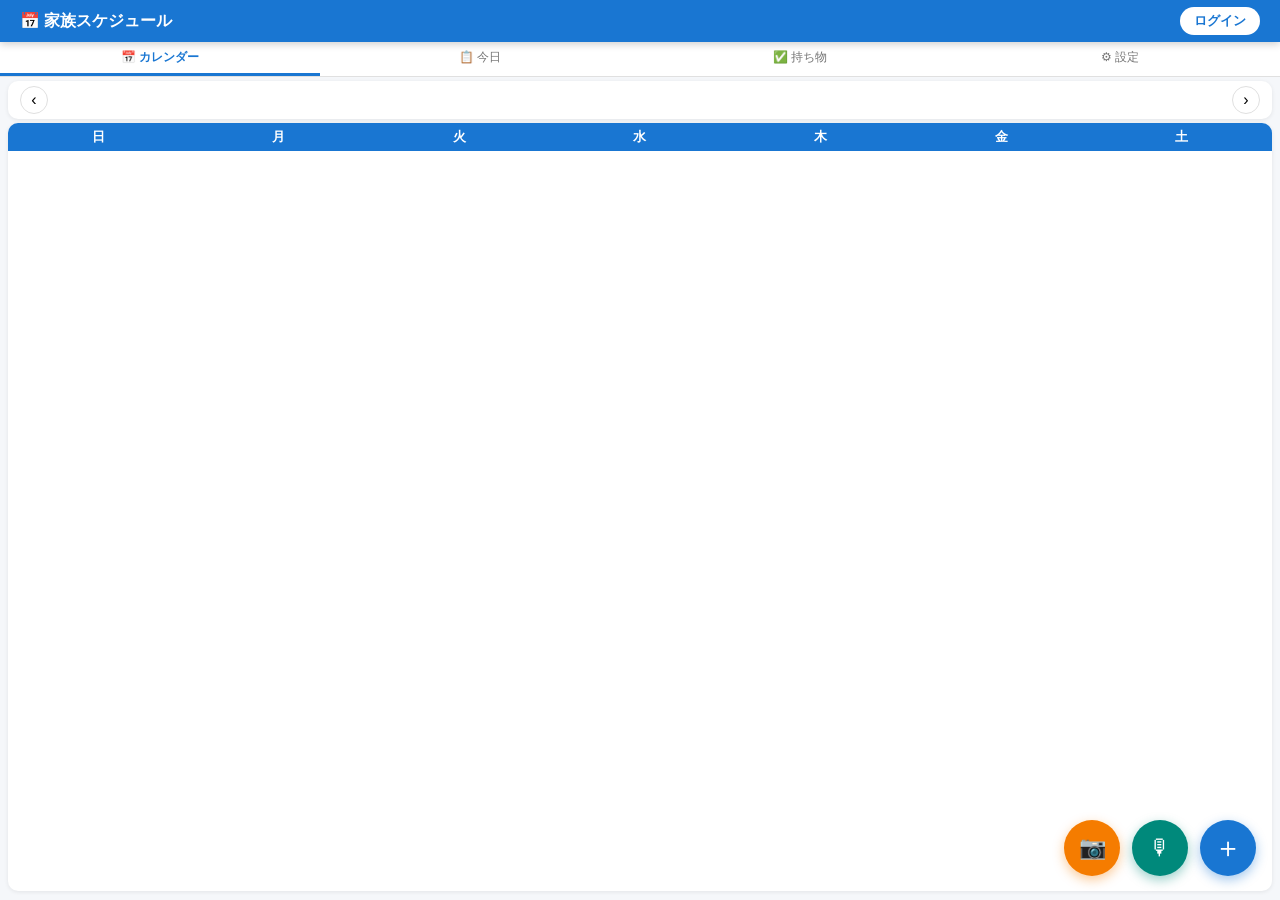
==== schedule-app.html @ d1d0087e "feat: add camera FAB and event photo attachment - Add orange camera FAB button on home screen (calls" ====
<!DOCTYPE html>
<html lang="ja">
<head>
    <meta charset="UTF-8">
    <meta name="viewport" content="width=device-width, initial-scale=1.0, user-scalable=no">
    <title>家族スケジュール管理</title>
    <style>
        * { box-sizing: border-box; margin: 0; padding: 0; }
        :root { --primary: #1976D2; --bg: #F5F7FA; --border: #E0E0E0; --text: #212121; --text2: #757575; }
        body { font-family: 'Meiryo', 'Yu Gothic', sans-serif; background: var(--bg); color: var(--text); }
        .header { background: var(--primary); color: white; padding: 7px 20px; display: flex; align-items: center; justify-content: space-between; position: sticky; top: 0; z-index: 100; box-shadow: 0 2px 8px rgba(0,0,0,0.2); }
        .header h1 { font-size: 16px; font-weight: 700; }
        .btn-white { background: white; color: var(--primary); border: none; padding: 5px 14px; border-radius: 20px; font-size: 13px; font-weight: 700; cursor: pointer; }
        .btn-out { background: rgba(255,255,255,0.25); color: white; border: none; padding: 5px 14px; border-radius: 20px; font-size: 13px; font-weight: 700; cursor: pointer; display: none; }
        .nav-tabs { display: flex; background: white; border-bottom: 1px solid var(--border); position: sticky; top: 38px; z-index: 99; }
        .nav-tab { flex: 1; padding: 7px 4px; text-align: center; font-size: 12px; color: var(--text2); cursor: pointer; border-bottom: 3px solid transparent; }
        .nav-tab.active { color: var(--primary); border-bottom-color: var(--primary); font-weight: 700; }
        html, body { height: 100%; }
        body { overflow: hidden; }
        .main { max-width: 1400px; margin: 0 auto; padding: 4px 8px; height: calc(100vh - 82px); overflow: hidden; }
        .card { background: white; border-radius: 10px; box-shadow: 0 1px 4px rgba(0,0,0,0.08); padding: 16px; margin-bottom: 8px; }
        .member-legend { display: flex; gap: 8px; flex-wrap: wrap; }
        .legend-item { display: flex; align-items: center; gap: 5px; font-size: 12px; }
        .dot { width: 12px; height: 12px; border-radius: 50%; flex-shrink: 0; }
        .cal-header { display: flex; align-items: center; justify-content: space-between; }
        .card.cal-header { padding: 5px 12px; margin-bottom: 4px; flex-shrink: 0; }
        .cal-nav { background: none; border: 1px solid var(--border); width: 28px; height: 28px; border-radius: 50%; cursor: pointer; font-size: 16px; }
        .cal-title { font-size: 15px; font-weight: 700; }
        .cal-grid { background: white; border-radius: 10px; box-shadow: 0 1px 4px rgba(0,0,0,0.08); overflow: hidden; margin-top: 0; flex: 1; min-height: 0; display: flex; flex-direction: column; }
        .cal-wdays { display: grid; grid-template-columns: repeat(7,1fr); background: var(--primary); color: white; flex-shrink: 0; }
        .cal-wdays div { text-align: center; padding: 5px; font-size: 13px; font-weight: 600; }
        .cal-days { display: grid; grid-template-columns: repeat(7,1fr); grid-auto-rows: 1fr; flex: 1; min-height: 0; }
        .cal-day { min-height: unset; border-right: 1px solid var(--border); border-bottom: 1px solid var(--border); padding: 5px; cursor: pointer; overflow: hidden; }
        .cal-day:nth-child(7n) { border-right: none; }
        .cal-day:hover { background: #EEF4FF; }
        .cal-day.other { opacity: 0.4; }
        .cal-day.today .dn { background: var(--primary); color: white; border-radius: 50%; }
        .cal-day.sun .dn { color: #F44336; }
        .cal-day.sat .dn { color: #1976D2; }
        .dn { width: 28px; height: 28px; display: flex; align-items: center; justify-content: center; font-size: 14px; font-weight: 500; margin-bottom: 3px; }
        .chip { font-size: 12px; padding: 2px 6px; border-radius: 8px; margin-bottom: 3px; color: white; white-space: nowrap; overflow: hidden; text-overflow: ellipsis; cursor: pointer; }
        .event-card { border-left: 4px solid #ccc; padding: 10px 14px; margin-bottom: 10px; background: var(--bg); border-radius: 0 8px 8px 0; }
        .event-card .et { font-size: 14px; font-weight: 700; margin-bottom: 3px; }
        .event-card .tm { font-size: 11px; color: var(--text2); margin-bottom: 6px; }
        .bl-item { display: flex; align-items: center; gap: 8px; padding: 5px 0; font-size: 13px; border-bottom: 1px solid var(--border); }
        .bl-item:last-child { border-bottom: none; }
        .bl-item input { width: 18px; height: 18px; cursor: pointer; flex-shrink: 0; }
        .bl-item.checked label { text-decoration: line-through; color: var(--text2); }
        .fab { position: fixed; bottom: 24px; right: 24px; width: 56px; height: 56px; background: var(--primary); color: white; border: none; border-radius: 50%; font-size: 28px; cursor: pointer; box-shadow: 0 4px 12px rgba(25,118,210,0.4); z-index: 200; display: flex; align-items: center; justify-content: center; }
        .fab-voice { right: 92px; font-size: 22px; background: #00897B; box-shadow: 0 4px 12px rgba(0,137,123,0.4); }
        .fab-voice.rec { background: #F44336; box-shadow: 0 4px 12px rgba(244,67,54,0.4); animation: pulse 1s infinite; }
        .fab-cam { right: 160px; font-size: 22px; background: #F57C00; box-shadow: 0 4px 12px rgba(245,124,0,0.4); }
        .overlay { position: fixed; inset: 0; background: rgba(0,0,0,0.5); display: flex; align-items: center; justify-content: center; z-index: 300; padding: 12px; }
        .modal { background: white; border-radius: 16px; width: 100%; max-width: 480px; max-height: 92vh; overflow-y: auto; }
        .mh { padding: 16px 20px; border-bottom: 1px solid var(--border); display: flex; align-items: center; justify-content: space-between; position: sticky; top: 0; background: white; }
        .mh h3 { font-size: 16px; font-weight: 700; }
        .mc { background: none; border: none; font-size: 22px; cursor: pointer; color: var(--text2); }
        .mb { padding: 16px 20px; }
        .fg { margin-bottom: 14px; }
        .fg label { display: block; font-size: 12px; font-weight: 700; color: var(--text2); margin-bottom: 5px; }
        .fg input, .fg select, .fg textarea { width: 100%; padding: 10px 12px; border: 1px solid var(--border); border-radius: 8px; font-size: 15px; font-family: inherit; outline: none; }
        .fg input:focus, .fg select:focus, .fg textarea:focus { border-color: var(--primary); }
        .row { display: flex; gap: 8px; }
        .row input { flex: 1; }
        .ibt { background: var(--bg); border: 1px solid var(--border); border-radius: 8px; width: 44px; font-size: 18px; cursor: pointer; display: flex; align-items: center; justify-content: center; flex-shrink: 0; }
        .ibt.rec { background: #ffebee; border-color: #F44336; animation: pulse 1s infinite; }
        @keyframes pulse { 0%,100%{opacity:1} 50%{opacity:0.5} }
        .mcbs { display: grid; grid-template-columns: repeat(4,1fr); gap: 6px; }
        .mcb input { display: none; }
        .mcb label { display: block; text-align: center; padding: 7px 4px; border-radius: 8px; border: 2px solid var(--border); cursor: pointer; font-size: 11px; font-weight: 700; }
        .btag { display: inline-flex; align-items: center; gap: 4px; padding: 4px 10px; background: #E3F2FD; color: var(--primary); border-radius: 14px; font-size: 12px; margin: 2px; }
        .btag button { background: none; border: none; cursor: pointer; font-size: 12px; color: var(--primary); padding: 0; }
        .btags { min-height: 38px; display: flex; flex-wrap: wrap; gap: 2px; padding: 6px; border: 1px solid var(--border); border-radius: 8px; }
        .mf { padding: 12px 20px; border-top: 1px solid var(--border); display: flex; gap: 10px; justify-content: flex-end; position: sticky; bottom: 0; background: white; }
        .btn-c { background: none; border: 1px solid var(--border); padding: 10px 20px; border-radius: 8px; font-size: 14px; cursor: pointer; font-family: inherit; }
        .btn-s { background: var(--primary); color: white; border: none; padding: 10px 24px; border-radius: 8px; font-size: 14px; font-weight: 700; cursor: pointer; font-family: inherit; }
        .btn-s:disabled { opacity: 0.6; }
        .tab-content { display: none; }
        .tab-content.active { display: block; }
        #tab-calendar.active { display: flex; flex-direction: column; height: 100%; }
        #tab-settings.active, #tab-today.active, #tab-belongings.active { overflow-y: auto; height: 100%; }
        .dow-btn { flex:1; padding:8px 2px; border-radius:8px; border:2px solid var(--border); background:white; cursor:pointer; font-size:13px; font-weight:700; font-family:inherit; transition:all 0.15s; }
        .dow-btn.selected { background:var(--primary); color:white !important; border-color:var(--primary) !important; }
        .srow { display: flex; align-items: center; justify-content: space-between; padding: 10px 0; border-bottom: 1px solid var(--border); }
        .srow:last-child { border-bottom: none; }
        .mni { width: 110px; padding: 6px 10px; border: 1px solid var(--border); border-radius: 6px; font-size: 14px; font-family: inherit; }
        .sp { text-align: center; padding: 48px 20px; }
        .sp h2 { font-size: 20px; margin-bottom: 10px; }
        .sp p { color: var(--text2); margin-bottom: 20px; line-height: 1.6; }
    </style>
</head>
<body>

<header class="header">
    <h1>&#128197; 家族スケジュール</h1>
    <div style="display:flex;gap:8px;align-items:center">
        <span id="connStatus" style="font-size:12px;opacity:0.9"></span>
        <button id="signInBtn" class="btn-white" onclick="handleSignIn()">ログイン</button>
        <button id="signOutBtn" class="btn-out" onclick="handleSignOut()">ログアウト</button>
    </div>
</header>

<nav class="nav-tabs">
    <div class="nav-tab active" onclick="switchTab('calendar')">&#128197; カレンダー</div>
    <div class="nav-tab" onclick="switchTab('today')">&#128203; 今日</div>
    <div class="nav-tab" onclick="switchTab('checklist')">&#9989; 持ち物</div>
    <div class="nav-tab" onclick="switchTab('settings')">&#9881; 設定</div>
</nav>

<div class="main">
    <div id="tab-calendar" class="tab-content active">
        <div class="card cal-header">
            <button class="cal-nav" onclick="changeMonth(-1)">&#8249;</button>
            <span class="cal-title" id="monthTitle"></span>
            <button class="cal-nav" onclick="changeMonth(1)">&#8250;</button>
        </div>
        <div class="cal-grid">
            <div class="cal-wdays"><div>日</div><div>月</div><div>火</div><div>水</div><div>木</div><div>金</div><div>土</div></div>
            <div class="cal-days" id="calDays"></div>
        </div>
        <div id="spPrompt" class="card sp" style="margin-top:12px;display:none">
            <h2>&#128217; 家族スケジュール管理</h2>
            <p>Googleカレンダーと連携して<br>家族みんなの予定を管理しましょう</p>
            <button class="btn-s" onclick="handleSignIn()">Google でログイン</button>
        </div>
    </div>

    <div id="tab-today" class="tab-content">
        <div class="card">
            <h2 id="todayTitle" style="font-size:15px;font-weight:700;margin-bottom:12px;color:var(--primary)">今日の予定</h2>
            <div id="todayEvents"><p style="color:var(--text2);text-align:center;padding:20px">読み込み中...</p></div>
        </div>
    </div>

    <div id="tab-checklist" class="tab-content">
        <div class="card">
            <h3 style="font-size:15px;font-weight:700;margin-bottom:14px">&#127890; 今日の持ち物チェック</h3>
            <div id="checkContent"><p style="color:var(--text2);text-align:center;padding:16px">予定に持ち物を登録するとここに表示されます</p></div>
        </div>
    </div>

    <div id="tab-settings" class="tab-content">
        <div class="card">
            <h3 style="font-size:15px;font-weight:700;margin-bottom:14px">&#128106; メンバー設定</h3>
            <div id="memberSettings"></div>
        </div>
        <div class="card">
            <h3 style="font-size:15px;font-weight:700;margin-bottom:4px">&#127890; 持ち物プリセット管理</h3>
            <p style="font-size:12px;color:var(--text2);margin-bottom:12px">予定追加時にワンタップで選べる持ち物を登録できます</p>
            <div class="row" style="margin-bottom:10px">
                <input type="text" id="presetInput" placeholder="持ち物を入力（例：水筒）" style="padding:8px 12px;border:1px solid var(--border);border-radius:8px;font-size:14px;font-family:inherit;outline:none;flex:1" onkeypress="if(event.key==='Enter'){event.preventDefault();addPreset()}">
                <button class="ibt" onclick="addPreset()">&#65291;</button>
            </div>
            <div id="presetList" style="display:flex;flex-wrap:wrap;gap:6px"></div>
        </div>
        <div class="card">
            <h3 style="font-size:15px;font-weight:700;margin-bottom:14px">&#128276; お知らせ設定</h3>
            <div class="srow"><span>ブラウザ通知</span><button class="btn-s" id="notifyPermBtn" onclick="requestNotifyPerm()" style="font-size:13px;padding:7px 14px">許可する</button></div>
            <p style="font-size:12px;color:var(--text2);margin-top:8px">予定のお知らせをブラウザ通知で受け取るには許可が必要です</p>
        </div>
        <div class="card">
            <h3 style="font-size:15px;font-weight:700;margin-bottom:14px">&#128197; 接続状態</h3>
            <div class="srow"><span>Googleカレンダー</span><span id="calStatus" style="color:var(--text2)">未接続</span></div>
        </div>
        <div class="card">
            <h3 style="font-size:15px;font-weight:700;margin-bottom:6px">&#129302; 写真読み取りAI設定</h3>
            <p style="font-size:12px;color:var(--text2);margin-bottom:10px">Google AI StudioのGemini APIキーを設定します。<br><a href="https://aistudio.google.com/app/apikey" target="_blank" style="color:var(--primary)">APIキーを取得する →</a></p>
            <div style="display:flex;gap:8px;align-items:center">
                <input type="password" id="geminiKeyInput" placeholder="AIzaSy..." style="flex:1;padding:8px 12px;border:1px solid var(--border);border-radius:8px;font-size:13px;font-family:inherit;outline:none" oninput="updateGeminiKeyStatus()">
                <button class="btn-s" onclick="saveGeminiKey()" style="white-space:nowrap">保存</button>
            </div>
            <div id="geminiKeyStatus" style="font-size:12px;margin-top:6px;color:var(--text2)"></div>
        </div>
        <div class="card">
            <h3 style="font-size:15px;font-weight:700;margin-bottom:6px">&#127381; Alexa連携</h3>
            <p style="font-size:12px;color:var(--text2);margin-bottom:12px">AlexaからGoogleカレンダーを操作します。alexa-server.ps1 を管理者権限で起動してから送信してください。</p>
            <div class="srow" style="margin-bottom:8px">
                <span style="font-size:13px">Alexaサーバー</span>
                <span id="alexaServerStatus" style="font-size:12px;color:var(--text2)">確認中...</span>
            </div>
            <div class="srow" style="margin-bottom:12px">
                <span style="font-size:13px">Googleトークン</span>
                <span id="alexaTokenStatus" style="font-size:12px;color:var(--text2)">未送信</span>
            </div>
            <button class="btn-s" onclick="sendTokenToAlexa()" id="alexaTokenBtn" style="width:100%;margin-bottom:10px">&#128279; Googleトークンを送信</button>
            <div style="background:var(--bg);border-radius:8px;padding:10px;font-size:12px;color:var(--text2);line-height:1.8">
                <div style="font-weight:700;color:var(--text);margin-bottom:4px">&#128172; Alexaへの話しかけ方</div>
                <div>「アレクサ、家族スケジュールを開いて」</div>
                <div>「明日の10時からイチゴ狩りを登録して」</div>
                <div>「明日の予定は？」</div>
                <div>「明日の持ち物は？」</div>
                <div style="margin-top:6px;font-size:11px;color:#F44336">※ トークンは1時間で期限切れです。再ログイン後に再度送信してください。</div>
            </div>
        </div>
    </div>
</div>

<button class="fab fab-cam" onclick="openCam()">&#128247;</button>
<button id="voiceFab" class="fab fab-voice" onclick="openAddAndVoice()">&#127897;</button>
<button class="fab" onclick="openAdd()">&#65291;</button>

<!-- 予定追加モーダル -->
<div id="addModal" class="overlay" style="display:none" onclick="if(event.target===this)closeAdd()">
    <div class="modal">
        <div class="mh"><h3>予定を追加</h3><button class="mc" onclick="closeAdd()">&#10005;</button></div>
        <div class="mb">
            <div class="fg">
                <label>タイトル ＊</label>
                <div class="row">
                    <input type="text" id="evTitle" placeholder="例：保育園、習い事、通院...">
                    <button class="ibt" id="voiceBtn" onclick="toggleVoice()">&#127897;</button>
                    <button class="ibt" onclick="openCam()">&#128247;</button>
                </div>
            </div>
            <div class="fg"><label>日付 ＊</label><input type="date" id="evDate"></div>
            <div style="display:grid;grid-template-columns:1fr 1fr;gap:10px">
                <div class="fg"><label>開始時刻</label><input type="time" id="evStart"></div>
                <div class="fg"><label>終了時刻</label><input type="time" id="evEnd"></div>
            </div>
            <div class="fg">
                <label>&#128276; お知らせ</label>
                <select id="evNotify">
                    <option value="-1">なし</option>
                    <option value="0">予定時刻ちょうど</option>
                    <option value="5">5分前</option>
                    <option value="10">10分前</option>
                    <option value="15">15分前</option>
                    <option value="30">30分前</option>
                    <option value="60">1時間前</option>
                    <option value="120">2時間前</option>
                    <option value="1440">前日（24時間前）</option>
                    <option value="2880">2日前</option>
                </select>
            </div>
            <div class="fg">
                <label>対象メンバー（複数選択可）</label>
                <div class="mcbs" id="memberCbs"></div>
            </div>
            <div class="fg">
                <label>持ち物（Enterで追加）</label>
                <!-- プリセット選択 -->
                <div id="blPresets" style="display:flex;flex-wrap:wrap;gap:4px;margin-bottom:8px"></div>
                <div class="row" style="margin-bottom:8px">
                    <input type="text" id="blInput" placeholder="例：水筒、弁当、上履き..." onkeypress="if(event.key==='Enter'){event.preventDefault();addBl()}">
                    <button class="ibt" onclick="addBl()">&#65291;</button>
                </div>
                <div class="btags" id="blTags"></div>
            </div>
            <!-- 繰り返し設定 -->
            <div class="fg">
                <label>&#128260; 繰り返し設定</label>
                <div style="display:flex;align-items:center;gap:10px;margin-bottom:8px">
                    <label style="display:flex;align-items:center;gap:6px;font-size:14px;font-weight:normal;color:var(--text);cursor:pointer">
                        <input type="checkbox" id="repeatOn" onchange="toggleRepeat()" style="width:18px;height:18px">
                        毎週繰り返す
                    </label>
                </div>
                <div id="repeatOptions" style="display:none;background:var(--bg);border-radius:8px;padding:12px">
                    <p style="font-size:12px;color:var(--text2);margin-bottom:8px">繰り返す曜日（複数選択可）</p>
                    <div style="display:flex;gap:5px;margin-bottom:12px" id="dowBtns">
                        <button type="button" class="dow-btn" data-dow="SU" onclick="toggleDow(this)" style="color:#F44336;border-color:#F44336">日</button>
                        <button type="button" class="dow-btn" data-dow="MO" onclick="toggleDow(this)">月</button>
                        <button type="button" class="dow-btn" data-dow="TU" onclick="toggleDow(this)">火</button>
                        <button type="button" class="dow-btn" data-dow="WE" onclick="toggleDow(this)">水</button>
                        <button type="button" class="dow-btn" data-dow="TH" onclick="toggleDow(this)">木</button>
                        <button type="button" class="dow-btn" data-dow="FR" onclick="toggleDow(this)">金</button>
                        <button type="button" class="dow-btn" data-dow="SA" onclick="toggleDow(this)" style="color:#1976D2;border-color:#1976D2">土</button>
                    </div>
                    <p style="font-size:12px;color:var(--text2);margin-bottom:6px">終了日（未入力の場合は無期限）</p>
                    <input type="date" id="repeatUntil" style="width:100%;padding:8px 12px;border:1px solid var(--border);border-radius:8px;font-size:14px;font-family:inherit;outline:none">
                </div>
            </div>
            <div class="fg"><label>メモ</label><textarea id="evNote" rows="3" placeholder="自由記入..."></textarea></div>
        </div>
        <div class="mf">
            <button class="btn-c" onclick="closeAdd()">キャンセル</button>
            <button class="btn-s" id="saveBtn" onclick="saveEv()">保存する</button>
        </div>
    </div>
</div>

<!-- 詳細モーダル -->
<div id="detModal" class="overlay" style="display:none" onclick="if(event.target===this)closeDet()">
    <div class="modal">
        <div class="mh"><h3 id="detTitle" style="font-size:15px">予定の詳細</h3><button class="mc" onclick="closeDet()">&#10005;</button></div>
        <div class="mb" id="detBody"></div>
        <div class="mf" style="flex-wrap:wrap;gap:8px">
            <button class="btn-c" onclick="closeDet()">閉じる</button>
            <button class="btn-s" onclick="openEvPhotoInput()" style="background:#F57C00">&#128247; 写真</button>
            <button class="btn-s" onclick="openCopy()" style="background:#4CAF50">&#128203; コピー</button>
            <button class="btn-s" onclick="openEdit()" style="background:#FF9800">&#9999; 編集</button>
            <button class="btn-s" onclick="deleteEv()" style="background:#F44336">&#128465; 削除</button>
        </div>
    </div>
</div>
<input type="file" id="evPhotoInput" accept="image/*" capture="environment" style="display:none" onchange="onEvPhotoSelected(this)">

<!-- コピーモーダル -->
<div id="copyModal" class="overlay" style="display:none" onclick="if(event.target===this)closeCopy()">
    <div class="modal" style="max-width:420px">
        <div class="mh"><h3>&#128203; 複数の日付にコピー</h3><button class="mc" onclick="closeCopy()">&#10005;</button></div>
        <div class="mb">
            <p style="font-size:13px;color:var(--text2);margin-bottom:12px">コピーしたい日付をタップして選択してください（複数選択可）</p>

            <!-- 月ナビゲーション -->
            <div style="display:flex;align-items:center;justify-content:space-between;margin-bottom:10px">
                <button class="cal-nav" onclick="copyCal(-1)">&#8249;</button>
                <span id="copyMonthTitle" style="font-size:15px;font-weight:700"></span>
                <button class="cal-nav" onclick="copyCal(1)">&#8250;</button>
            </div>

            <!-- カレンダー -->
            <div style="background:white;border-radius:8px;overflow:hidden;border:1px solid var(--border)">
                <div style="display:grid;grid-template-columns:repeat(7,1fr);background:var(--primary);color:white">
                    <div style="text-align:center;padding:6px;font-size:11px">日</div>
                    <div style="text-align:center;padding:6px;font-size:11px">月</div>
                    <div style="text-align:center;padding:6px;font-size:11px">火</div>
                    <div style="text-align:center;padding:6px;font-size:11px">水</div>
                    <div style="text-align:center;padding:6px;font-size:11px">木</div>
                    <div style="text-align:center;padding:6px;font-size:11px">金</div>
                    <div style="text-align:center;padding:6px;font-size:11px">土</div>
                </div>
                <div id="copyCalDays" style="display:grid;grid-template-columns:repeat(7,1fr)"></div>
            </div>

            <!-- 選択済み日付 -->
            <div style="margin-top:12px">
                <p style="font-size:12px;font-weight:700;color:var(--text2);margin-bottom:6px">選択した日付：<span id="copyCount" style="color:var(--primary)">0件</span></p>
                <div id="copySelectedDates" style="display:flex;flex-wrap:wrap;gap:4px;min-height:28px"></div>
            </div>
        </div>
        <div class="mf">
            <button class="btn-c" onclick="closeCopy()">キャンセル</button>
            <button class="btn-s" id="copyExecBtn" onclick="execCopy()" disabled>&#128203; コピーする</button>
        </div>
    </div>
</div>

<!-- カメラモーダル -->
<div id="camModal" class="overlay" style="display:none">
    <div class="modal" style="max-width:420px">
        <div class="mh"><h3>&#128247; 写真から読み取る</h3><button class="mc" onclick="closeCam()">&#10005;</button></div>
        <div class="mb">
            <!-- カメラプレビュー -->
            <div id="camView">
                <!-- PC用：カメラ映像 -->
                <div id="camPcView" style="display:none">
                    <video id="camVideo" style="width:100%;border-radius:8px;background:#000;max-height:260px;object-fit:cover" autoplay playsinline muted></video>
                    <button class="btn-s" onclick="capPhoto()" style="width:100%;margin-top:10px">&#128247; 撮影する</button>
                </div>
                <!-- モバイル用：ファイル入力 -->
                <div id="camMobileView" style="display:none;text-align:center;padding:20px 0">
                    <div style="font-size:60px;margin-bottom:16px">&#128247;</div>
                    <input type="file" id="camFileInput" accept="image/*" capture="environment" style="display:none" onchange="onFileSelected(this)">
                    <button class="btn-s" onclick="document.getElementById('camFileInput').click()" style="width:100%;margin-bottom:10px">&#128247; カメラで撮影する</button>
                    <input type="file" id="camGalleryInput" accept="image/*" style="display:none" onchange="onFileSelected(this)">
                    <button class="btn-c" onclick="document.getElementById('camGalleryInput').click()" style="width:100%">&#128444; 画像ファイルを選ぶ</button>
                </div>
            </div>

            <!-- AI解析中 -->
            <div id="camLoading" style="display:none;text-align:center;padding:30px">
                <div style="font-size:40px;margin-bottom:12px">&#129302;</div>
                <p style="font-size:15px;font-weight:700;color:var(--primary)">AIが画像を解析中...</p>
                <p style="font-size:12px;color:var(--text2);margin-top:6px">お便りや予定表から情報を読み取っています</p>
            </div>

            <!-- 解析結果 -->
            <div id="camResult" style="display:none">
                <img id="camPreviewImg" style="width:100%;border-radius:8px;max-height:140px;object-fit:cover;margin-bottom:10px">
                <div style="background:#E8F5E9;border-radius:8px;padding:10px;margin-bottom:10px">
                    <p style="font-size:12px;font-weight:700;color:#2E7D32;margin-bottom:8px">&#9989; AIが読み取った予定（チェックして登録）</p>
                    <div id="ocrFields"></div>
                </div>
                <div style="display:grid;grid-template-columns:1fr 1fr;gap:8px">
                    <button class="btn-c" onclick="closeCam()">キャンセル</button>
                    <button class="btn-s" onclick="applyOcr()">選択した予定を登録</button>
                </div>
            </div>

            <!-- エラー -->
            <div id="camError" style="display:none;text-align:center;padding:20px">
                <div style="font-size:36px;margin-bottom:10px">&#128532;</div>
                <p id="camErrMsg" style="font-size:14px;color:#F44336;margin-bottom:12px"></p>
                <button class="btn-s" onclick="resetCam()" style="width:100%">もう一度撮影する</button>
            </div>
        </div>
    </div>
</div>

<script>
// ===== CONFIG =====
var CLIENT_ID = '55276251258-eoumi828hrut2k9jp6b05iia31q4gloq.apps.googleusercontent.com';
var SCOPES = 'https://www.googleapis.com/auth/calendar';
var GEMINI_KEY = localStorage.getItem('gemini_api_key') || '';

// ===== STATE =====
var tokenClient = null;
var gapiReady = false;
var gisReady = false;
var accessToken = null;
var events = [];
var ym = { y: new Date().getFullYear(), m: new Date().getMonth() };
var pendingBl = [];
var camStream = null;
var recog = null;
var isRec = false;
var members = JSON.parse(localStorage.getItem('sc_members') || 'null') || [
    {id:'papa',  name:'パパ',  color:'#1976D2'},
    {id:'mama',  name:'ママ',  color:'#E91E63'},
    {id:'c1',    name:'子供①',color:'#4CAF50'},
    {id:'c2',    name:'子供②',color:'#FF9800'},
    {id:'c3',    name:'子供③',color:'#9C27B0'},
    {id:'c4',    name:'子供④',color:'#F44336'},
    {id:'work',  name:'仕事', color:'#607D8B'},
    {id:'fam',   name:'家族', color:'#00BCD4'}
];
var blData = JSON.parse(localStorage.getItem('sc_bl') || '{}');
var notifyData = JSON.parse(localStorage.getItem('sc_notify') || '{}');
var notifiedToday = JSON.parse(sessionStorage.getItem('sc_notified') || '{}');
var notifyTimerStarted = false;

// ===== GAPI INIT =====
function gapiLoaded() {
    gapi.load('client', function() {
        gapi.client.init({
            discoveryDocs: ['https://www.googleapis.com/discovery/v1/apis/calendar/v3/rest']
        }).then(function() {
            gapiReady = true;
            tryAutoLogin();
        });
    });
}

function gisLoaded() {
    tokenClient = google.accounts.oauth2.initTokenClient({
        client_id: CLIENT_ID,
        scope: SCOPES,
        callback: function(resp) {
            if (resp.error) {
                console.error('OAuth Error:', resp);
                var msg = resp.error === 'popup_closed_by_user'
                    ? 'ポップアップが閉じられました。もう一度ログインを押してください。'
                    : resp.error === 'access_denied'
                    ? 'アクセスが拒否されました。Googleアカウントの権限を確認してください。'
                    : 'ログインに失敗しました: ' + (resp.error_description || resp.error);
                alert(msg);
                return;
            }
            accessToken = resp.access_token;
            sessionStorage.setItem('sc_tok', accessToken);
            onLogin();
        }
    });
    gisReady = true;
    tryAutoLogin();
}

function tryAutoLogin() {
    if (!gapiReady || !gisReady) return;
    var tok = sessionStorage.getItem('sc_tok');
    if (tok) {
        accessToken = tok;
        gapi.client.setToken({ access_token: tok });
        onLogin();
    } else {
        document.getElementById('spPrompt').style.display = 'block';
    }
}

// ===== AUTH =====
function handleSignIn() {
    if (!tokenClient) { alert('しばらくお待ちください（初期化中）'); return; }
    // prompt:'select_account' で毎回アカウント選択画面を表示（初回・再ログイン両対応）
    tokenClient.requestAccessToken({ prompt: 'select_account' });
}

function handleSignOut() {
    accessToken = null;
    sessionStorage.removeItem('sc_tok');
    gapi.client.setToken(null);
    document.getElementById('signInBtn').style.display = 'block';
    document.getElementById('signOutBtn').style.display = 'none';
    document.getElementById('connStatus').textContent = '';
    document.getElementById('spPrompt').style.display = 'block';
    document.getElementById('calStatus').textContent = '未接続';
    document.getElementById('calStatus').style.color = 'var(--text2)';
    events = [];
    renderCal();
}

function onLogin() {
    document.getElementById('signInBtn').style.display = 'none';
    document.getElementById('signOutBtn').style.display = 'block';
    document.getElementById('connStatus').textContent = '✅ 接続中';
    document.getElementById('spPrompt').style.display = 'none';
    document.getElementById('calStatus').textContent = '接続済み ✅';
    document.getElementById('calStatus').style.color = '#4CAF50';
    loadEvents();
    requestNotifyPerm();
    startNotifyTimer();
}

// ===== CALENDAR API =====
function loadEvents() {
    var y = ym.y, m = ym.m;
    gapi.client.calendar.events.list({
        calendarId: 'primary',
        timeMin: new Date(y, m, 1).toISOString(),
        timeMax: new Date(y, m+1, 0, 23, 59, 59).toISOString(),
        singleEvents: true,
        orderBy: 'startTime',
        maxResults: 250
    }).then(function(res) {
        events = res.result.items || [];
        renderCal();
        renderToday();
        renderCl();
    }).catch(function(e) {
        console.error(e);
        if (e.status === 401) handleSignOut();
    });
}

function saveEvToApi(data) {
    var desc = '';
    if (data.members.length > 0) {
        var names = data.members.map(function(id) {
            var m = members.find(function(x){return x.id===id;});
            return m ? m.name : id;
        });
        desc += '👥 ' + names.join('、') + '\n';
    }
    if (data.bl.length > 0) desc += '🎒 持ち物：' + data.bl.join('、') + '\n';
    if (data.note) desc += '📝 ' + data.note;

    var ev = { summary: data.title, description: desc, start: {}, end: {} };
    if (data.st && data.et) {
        ev.start = { dateTime: data.date + 'T' + data.st + ':00', timeZone: 'Asia/Tokyo' };
        ev.end   = { dateTime: data.date + 'T' + data.et + ':00', timeZone: 'Asia/Tokyo' };
    } else {
        ev.start = { date: data.date };
        ev.end   = { date: data.date };
    }
    if (data.members.length > 0) {
        var fm = members.find(function(x){return x.id===data.members[0];});
        if (fm) ev.colorId = c2id(fm.color);
    }
    var rrule = buildRRule();
    if (rrule) ev.recurrence = [rrule];

    // Google Calendarリマインダー設定
    if (data.notify >= 0) {
        ev.reminders = { useDefault: false, overrides: [{ method: 'popup', minutes: data.notify }] };
    } else {
        ev.reminders = { useDefault: false, overrides: [] };
    }

    return gapi.client.calendar.events.insert({ calendarId: 'primary', resource: ev })
    .then(function(res) {
        if (data.bl.length > 0) {
            blData[res.result.id] = data.bl.map(function(b){return {name:b,checked:false};});
            localStorage.setItem('sc_bl', JSON.stringify(blData));
        }
        if (data.notify >= 0) {
            notifyData[res.result.id] = data.notify;
            localStorage.setItem('sc_notify', JSON.stringify(notifyData));
        }
        loadEvents();
        return true;
    }).catch(function(e) {
        console.error(e);
        alert('保存に失敗しました: ' + (e.result && e.result.error ? e.result.error.message : e.message));
        return false;
    });
}

function pad(n) { return String(n).padStart(2, '0'); }
function fmtD(d) { return d.getFullYear() + '-' + pad(d.getMonth()+1) + '-' + pad(d.getDate()); }
function fmtT(ev) {
    if (ev.start.date) {
        // 終日予定
        var d = new Date(ev.start.date + 'T00:00:00');
        var days = ['日','月','火','水','木','金','土'];
        return d.getFullYear() + '年' + (d.getMonth()+1) + '月' + d.getDate() + '日（' + days[d.getDay()] + '）終日';
    } else if (ev.start.dateTime) {
        var sd = new Date(ev.start.dateTime);
        var ed = new Date(ev.end.dateTime);
        var days2 = ['日','月','火','水','木','金','土'];
        return sd.getFullYear() + '年' + (sd.getMonth()+1) + '月' + sd.getDate() + '日（' + days2[sd.getDay()] + '）' +
               pad(sd.getHours()) + ':' + pad(sd.getMinutes()) + ' ～ ' +
               pad(ed.getHours()) + ':' + pad(ed.getMinutes());
    }
    return '';
}

function c2id(c) {
    var map = {'#1976D2':'9','#E91E63':'4','#4CAF50':'2','#FF9800':'6','#9C27B0':'3','#F44336':'11','#607D8B':'8','#00BCD4':'7'};
    return map[c] || '1';
}

function evColor(ev) {
    var desc = ev.description || '';
    for (var i=0; i<members.length; i++) {
        if (desc.indexOf(members[i].name) >= 0) return members[i].color;
    }
    var cmap = {'1':'#7986CB','2':'#33B679','3':'#8E24AA','4':'#E67C73','5':'#F6BF26','6':'#F4511E','7':'#039BE5','8':'#616161','9':'#3F51B5','10':'#0B8043','11':'#D50000'};
    return cmap[ev.colorId] || '#1976D2';
}

// ===== UI RENDER =====
function initUI() {
    renderLegend();
    renderMemberCbs();
    renderMemberSettings();
    renderPresetSettings();
    renderCal();
    updateTodayTitle();
    setToday();
}

function renderLegend() {
    document.getElementById('memberLegend').innerHTML = members.map(function(m) {
        return '<div class="legend-item"><div class="dot" style="background:' + m.color + '"></div><span>' + m.name + '</span></div>';
    }).join('');
}

function renderMemberCbs() {
    document.getElementById('memberCbs').innerHTML = members.map(function(m) {
        return '<div class="mcb"><input type="checkbox" id="mc-' + m.id + '" value="' + m.id + '" onchange="updCbLabel(this)"><label for="mc-' + m.id + '" style="border-color:' + m.color + ';color:' + m.color + '">' + m.name + '</label></div>';
    }).join('');
}

function updCbLabel(cb) {
    var label = cb.nextElementSibling;
    var m = members.find(function(x){return x.id===cb.value;});
    if (!m) return;
    if (cb.checked) { label.style.background = m.color; label.style.color = 'white'; }
    else { label.style.background = ''; label.style.color = m.color; }
}

function renderMemberSettings() {
    document.getElementById('memberSettings').innerHTML = members.map(function(m, i) {
        return '<div class="srow"><div style="display:flex;align-items:center;gap:8px"><div class="dot" style="background:' + m.color + '"></div><input class="mni" value="' + m.name + '" onchange="updMember(' + i + ',this.value)"></div><span style="font-size:11px;color:var(--text2)">' + m.color + '</span></div>';
    }).join('');
}

function updMember(i, name) {
    members[i].name = name;
    localStorage.setItem('sc_members', JSON.stringify(members));
    renderLegend();
    renderMemberCbs();
}

var MONTHS = ['1月','2月','3月','4月','5月','6月','7月','8月','9月','10月','11月','12月'];

// ===== TAB / NAV =====
function switchTab(name) {
    document.querySelectorAll('.tab-content').forEach(function(el) { el.classList.remove('active'); });
    document.querySelectorAll('.nav-tab').forEach(function(el) { el.classList.remove('active'); });
    var tab = document.getElementById('tab-' + name);
    if (tab) tab.classList.add('active');
    var tabs = document.querySelectorAll('.nav-tab');
    var names = ['calendar','today','checklist','settings'];
    var idx = names.indexOf(name);
    if (idx >= 0 && tabs[idx]) tabs[idx].classList.add('active');
    if (name === 'today') renderToday();
    if (name === 'checklist') renderCl();
    if (name === 'settings') {
        members = JSON.parse(localStorage.getItem('sc_members') || 'null') || members;
        renderMemberSettings();
        renderMemberCbs();
        renderLegend();
        checkAlexaServer();
        initGeminiKeyUI();
    }
}

function changeMonth(delta) {
    ym.m += delta;
    if (ym.m > 11) { ym.m = 0; ym.y++; }
    if (ym.m < 0)  { ym.m = 11; ym.y--; }
    renderCal();
    if (accessToken) loadEvents();
}

function updateTodayTitle() {
    var d = new Date();
    var days = ['日','月','火','水','木','金','土'];
    document.getElementById('todayTitle').textContent =
        d.getFullYear() + '年' + (d.getMonth()+1) + '月' + d.getDate() + '日（' + days[d.getDay()] + '）の予定';
}

function setToday() {
    var d = new Date();
    var y = d.getFullYear();
    var m = String(d.getMonth()+1).padStart(2,'0');
    var day = String(d.getDate()).padStart(2,'0');
    document.getElementById('evDate').value = y + '-' + m + '-' + day;
}

// ===== ALEXA 連携 =====
var ALEXA_SERVER = 'https://persevere-denial-repurpose.ngrok-free.dev';

function saveGeminiKey() {
    var k = document.getElementById('geminiKeyInput').value.trim();
    if (!k) { alert('APIキーを入力してください'); return; }
    localStorage.setItem('gemini_api_key', k);
    GEMINI_KEY = k;
    document.getElementById('geminiKeyStatus').textContent = '✅ 保存しました';
    document.getElementById('geminiKeyStatus').style.color = '#4CAF50';
    document.getElementById('geminiKeyInput').value = '';
}
function updateGeminiKeyStatus() {
    var el = document.getElementById('geminiKeyStatus');
    if (el) el.textContent = '';
}
function initGeminiKeyUI() {
    var saved = localStorage.getItem('gemini_api_key');
    var el = document.getElementById('geminiKeyStatus');
    if (saved && el) {
        el.textContent = '✅ APIキー設定済み（' + saved.substring(0,8) + '...）';
        el.style.color = '#4CAF50';
    } else if (el) {
        el.textContent = '⚠️ APIキー未設定';
        el.style.color = '#FF9800';
    }
}
function checkAlexaServer() {
    fetch(ALEXA_SERVER + '/health', { signal: AbortSignal.timeout(2000) })
    .then(function(r) { return r.json(); })
    .then(function(d) {
        var el = document.getElementById('alexaServerStatus');
        if (el) el.textContent = '✅ 起動中';
        if (el) el.style.color = '#4CAF50';
        var ts = document.getElementById('alexaTokenStatus');
        if (ts) {
            ts.textContent = d.token ? '✅ 送信済み' : '⚠️ 未送信';
            ts.style.color = d.token ? '#4CAF50' : '#FF9800';
        }
    })
    .catch(function() {
        var el = document.getElementById('alexaServerStatus');
        if (el) { el.textContent = '❌ 未起動'; el.style.color = '#F44336'; }
    });
}

function sendTokenToAlexa() {
    if (!accessToken) { alert('先にGoogleログインしてください'); return; }
    var btn = document.getElementById('alexaTokenBtn');
    btn.textContent = '送信中...'; btn.disabled = true;
    fetch(ALEXA_SERVER + '/save-token', {
        method: 'POST',
        headers: { 'Content-Type': 'application/json' },
        body: JSON.stringify({ access_token: accessToken, saved_at: new Date().toISOString() }),
        signal: AbortSignal.timeout(3000)
    })
    .then(function(r) {
        if (!r.ok) throw new Error('HTTP ' + r.status);
        return r.json();
    })
    .then(function() {
        var ts = document.getElementById('alexaTokenStatus');
        if (ts) { ts.textContent = '✅ 送信済み（' + new Date().toLocaleTimeString() + '）'; ts.style.color = '#4CAF50'; }
        btn.textContent = '✅ 送信完了';
        setTimeout(function(){ btn.textContent = '🔗 Googleトークンを送信'; btn.disabled = false; }, 2000);
    })
    .catch(function() {
        alert('送信失敗。alexa-server.ps1 が管理者権限で起動しているか確認してください。');
        btn.textContent = '🔗 Googleトークンを送信'; btn.disabled = false;
    });
}

// ===== NOTIFICATIONS =====
function requestNotifyPerm() {
    if (!('Notification' in window)) return;
    if (Notification.permission === 'granted') {
        document.getElementById('notifyPermBtn').textContent = '許可済み ✅';
        document.getElementById('notifyPermBtn').disabled = true;
        return;
    }
    Notification.requestPermission().then(function(p) {
        if (p === 'granted') {
            document.getElementById('notifyPermBtn').textContent = '許可済み ✅';
            document.getElementById('notifyPermBtn').disabled = true;
        }
    });
}

function startNotifyTimer() {
    if (notifyTimerStarted) return;
    notifyTimerStarted = true;
    setInterval(checkNotify, 60000);
    checkNotify();
}

function checkNotify() {
    if (Notification.permission !== 'granted') return;
    var now = new Date();
    events.forEach(function(ev) {
        var evId = ev.id;
        var notify = notifyData[evId];
        if (!notify || notify < 0) return;
        var start = ev.start && (ev.start.dateTime || ev.start.date);
        if (!start) return;
        var st = new Date(start);
        var diff = (st - now) / 60000; // 分
        if (diff > 0 && diff <= notify && !notifiedToday[evId]) {
            notifiedToday[evId] = true;
            sessionStorage.setItem('sc_notified', JSON.stringify(notifiedToday));
            new Notification('📅 ' + (ev.summary || '予定'), {
                body: Math.round(diff) + '分後に「' + (ev.summary || '予定') + '」が始まります',
                icon: 'data:image/svg+xml,<svg xmlns="http://www.w3.org/2000/svg" viewBox="0 0 32 32"><text y="28" font-size="28">📅</text></svg>'
            });
        }
    });
}

function renderCal() {
    var y = ym.y, m = ym.m;
    document.getElementById('monthTitle').textContent = y + '年 ' + MONTHS[m];
    var firstDay = new Date(y, m, 1).getDay();
    var days = new Date(y, m+1, 0).getDate();
    var prev = new Date(y, m, 0).getDate();
    var todayStr = fmtD(new Date());
    var html = '';
    for (var i = firstDay-1; i >= 0; i--)
        html += '<div class="cal-day other"><div class="dn">' + (prev-i) + '</div></div>';
    for (var d = 1; d <= days; d++) {
        var ds = y + '-' + pad(m+1) + '-' + pad(d);
        var dow = new Date(y, m, d).getDay();
        var cls = 'cal-day';
        if (ds === todayStr) cls += ' today';
        if (dow === 0) cls += ' sun';
        if (dow === 6) cls += ' sat';
        var dayEvs = events.filter(function(e){ return (e.start.date||e.start.dateTime||'').substring(0,10) === ds; });
        var chips = dayEvs.slice(0,3).map(function(e) {
            var t = (e.summary||'（無題）').replace(/'/g,"&#39;");
            return '<div class="chip" style="background:' + evColor(e) + '" onclick="event.stopPropagation();showDet(\'' + e.id + '\')" title="' + t + '">' + (e.summary||'（無題）') + '</div>';
        }).join('');
        var more = dayEvs.length > 3 ? '<div style="font-size:9px;color:var(--text2)">+' + (dayEvs.length-3) + '件</div>' : '';
        html += '<div class="' + cls + '" onclick="openAddWithDate(\'' + ds + '\')"><div class="dn">' + d + '</div>' + chips + more + '</div>';
    }
    var used = firstDay + days;
    var rem = used % 7 === 0 ? 0 : 7 - (used % 7);
    for (var j = 1; j <= rem; j++)
        html += '<div class="cal-day other"><div class="dn">' + j + '</div></div>';
    document.getElementById('calDays').innerHTML = html;
}

function renderToday() {
    var ts = fmtD(new Date());
    var evs = events.filter(function(e){ return (e.start.date||e.start.dateTime||'').substring(0,10) === ts; });
    var el = document.getElementById('todayEvents');
    if (!evs.length) { el.innerHTML = '<p style="color:var(--text2);text-align:center;padding:20px">今日の予定はありません</p>'; return; }
    el.innerHTML = evs.map(function(e) {
        var color = evColor(e);
        var bls = getBl(e);
        var blHtml = '';
        if (bls.length) {
            blHtml = '<div style="font-size:11px;color:var(--text2);font-weight:700;margin-top:6px;margin-bottom:2px">🎒 持ち物</div>';
            blHtml += bls.map(function(b, i) {
                return '<div class="bl-item' + (b.checked?' checked':'') + '"><input type="checkbox" id="td-' + e.id + '-' + i + '"' + (b.checked?' checked':'') + ' onchange="togBl(\'' + e.id + '\',' + i + ',this.checked)"><label for="td-' + e.id + '-' + i + '">' + b.name + '</label></div>';
            }).join('');
        }
        return '<div class="event-card" style="border-left-color:' + color + '"><div class="et">' + (e.summary||'（無題）') + '</div><div class="tm">' + fmtT(e) + '</div>' + blHtml + '</div>';
    }).join('');
}

function renderCl() {
    var ts = fmtD(new Date());
    var evs = events.filter(function(e){ return (e.start.date||e.start.dateTime||'').substring(0,10) === ts; });
    var el = document.getElementById('checkContent');
    var groups = evs.map(function(e){ return {id:e.id, title:e.summary||'（無題）', items:getBl(e)}; }).filter(function(g){ return g.items.length; });
    if (!groups.length) { el.innerHTML = '<p style="color:var(--text2);text-align:center;padding:16px">今日の予定に持ち物を登録するとここに表示されます</p>'; return; }
    el.innerHTML = groups.map(function(g) {
        return '<div style="margin-bottom:14px"><div style="font-size:13px;font-weight:700;margin-bottom:6px">📌 ' + g.title + '</div>' +
            g.items.map(function(b,i) {
                return '<div class="bl-item' + (b.checked?' checked':'') + '"><input type="checkbox" id="cl-' + g.id + '-' + i + '"' + (b.checked?' checked':'') + ' onchange="togBl(\'' + g.id + '\',' + i + ',this.checked)"><label for="cl-' + g.id + '-' + i + '">' + b.name + '</label></div>';
            }).join('') + '</div>';
    }).join('');
}

function getBl(ev) {
    if (blData[ev.id]) return blData[ev.id];
    var m = (ev.description||'').match(/🎒 持ち物：(.+)/);
    if (!m) return [];
    return m[1].split(/[、,]/).map(function(s){ return {name:s.trim(),checked:false}; });
}

function togBl(evId, idx, checked) {
    if (!blData[evId]) {
        var ev = events.find(function(e){return e.id===evId;});
        if (ev) blData[evId] = getBl(ev);
    }
    if (blData[evId] && blData[evId][idx]) {
        blData[evId][idx].checked = checked;
        localStorage.setItem('sc_bl', JSON.stringify(blData));
    }
    renderToday(); renderCl();
}

var currentEvId = null;

function showDet(evId) {
    var ev = events.find(function(e){return e.id===evId;});
    if (!ev) return;
    currentEvId = evId;
    var color = evColor(ev);
    var bls = getBl(ev);
    document.getElementById('detTitle').textContent = ev.summary || '（無題）';
    var html = '<div style="border-left:4px solid ' + color + ';padding-left:14px;margin-bottom:14px"><div style="font-size:13px;color:var(--text2)">' + fmtT(ev) + '</div>' + (ev.description ? '<div style="margin-top:8px;font-size:13px;white-space:pre-wrap;color:var(--text2)">' + ev.description + '</div>' : '') + '</div>';
    if (bls.length) {
        html += '<div style="font-size:14px;font-weight:700;margin-bottom:8px">🎒 持ち物チェック</div>';
        html += bls.map(function(b,i) {
            return '<div class="bl-item' + (b.checked?' checked':'') + '"><input type="checkbox" id="dt-' + evId + '-' + i + '"' + (b.checked?' checked':'') + ' onchange="togBl(\'' + evId + '\',' + i + ',this.checked)"><label for="dt-' + evId + '-' + i + '">' + b.name + '</label></div>';
        }).join('');
    } else {
        html += '<p style="color:var(--text2);font-size:13px">持ち物の登録はありません</p>';
    }
    // 写真セクション
    var photos = getEvPhotos(evId);
    html += '<div style="margin-top:14px">';
    html += '<div style="font-size:14px;font-weight:700;margin-bottom:8px">&#128247; 写真</div>';
    if (photos.length > 0) {
        html += '<div style="display:flex;gap:8px;flex-wrap:wrap;">';
        photos.forEach(function(src, i) {
            html += '<div style="position:relative">';
            html += '<img src="' + src + '" style="width:90px;height:90px;object-fit:cover;border-radius:8px;cursor:pointer" onclick="viewEvPhoto(\'' + evId + '\',' + i + ')">';
            html += '<button onclick="deleteEvPhoto(\'' + evId + '\',' + i + ')" style="position:absolute;top:2px;right:2px;background:rgba(0,0,0,0.5);color:white;border:none;border-radius:50%;width:20px;height:20px;font-size:11px;cursor:pointer;display:flex;align-items:center;justify-content:center">&#10005;</button>';
            html += '</div>';
        });
        html += '</div>';
    }
    if (photos.length < 3) {
        html += '<div style="font-size:12px;color:var(--text2);margin-top:6px">写真を追加（最大3枚）</div>';
    } else {
        html += '<div style="font-size:12px;color:#F44336;margin-top:6px">上限（3枚）に達しています</div>';
    }
    html += '</div>';
    document.getElementById('detBody').innerHTML = html;
    document.getElementById('detModal').style.display = 'flex';
}
function closeDet() { document.getElementById('detModal').style.display = 'none'; currentEvId = null; }

// ---- 写真添付機能 ----
function getEvPhotos(evId) {
    try { return JSON.parse(localStorage.getItem('ev_photos_' + evId) || '[]'); } catch(e) { return []; }
}
function saveEvPhotos(evId, photos) {
    localStorage.setItem('ev_photos_' + evId, JSON.stringify(photos));
}
function openEvPhotoInput() {
    var photos = getEvPhotos(currentEvId);
    if (photos.length >= 3) { alert('写真は最大3枚まで保存できます。'); return; }
    document.getElementById('evPhotoInput').click();
}
function onEvPhotoSelected(input) {
    var file = input.files[0];
    if (!file || !currentEvId) return;
    var evId = currentEvId;
    var reader = new FileReader();
    reader.onload = function(e) {
        var img = new Image();
        img.onload = function() {
            var max = 600;
            var w = img.width, h = img.height;
            if (w > max || h > max) {
                if (w > h) { h = Math.round(h * max / w); w = max; }
                else { w = Math.round(w * max / h); h = max; }
            }
            var cv = document.createElement('canvas');
            cv.width = w; cv.height = h;
            cv.getContext('2d').drawImage(img, 0, 0, w, h);
            var compressed = cv.toDataURL('image/jpeg', 0.8);
            var photos = getEvPhotos(evId);
            if (photos.length < 3) {
                photos.push(compressed);
                saveEvPhotos(evId, photos);
            }
            showDet(evId);
        };
        img.src = e.target.result;
    };
    reader.readAsDataURL(file);
    input.value = '';
}
function deleteEvPhoto(evId, index) {
    var photos = getEvPhotos(evId);
    photos.splice(index, 1);
    saveEvPhotos(evId, photos);
    showDet(evId);
}
function viewEvPhoto(evId, index) {
    var photos = getEvPhotos(evId);
    var src = photos[index];
    if (!src) return;
    var w = window.open('', '_blank');
    w.document.write('<html><body style="margin:0;background:#000;display:flex;align-items:center;justify-content:center;min-height:100vh"><img src="' + src + '" style="max-width:100%;max-height:100vh"></body></html>');
}

function openEdit() {
    var ev = events.find(function(e){return e.id===currentEvId;});
    if (!ev) return;
    var evId = currentEvId; // closeDet()でリセットされる前に保存
    closeDet();
    openAdd();

    // フォームに既存データを反映
    document.getElementById('evTitle').value = ev.summary || '';
    if (ev.start.date) {
        document.getElementById('evDate').value = ev.start.date;
    } else if (ev.start.dateTime) {
        document.getElementById('evDate').value = ev.start.dateTime.substring(0,10);
        document.getElementById('evStart').value = ev.start.dateTime.substring(11,16);
        document.getElementById('evEnd').value = ev.end.dateTime.substring(11,16);
    }

    // 持ち物を反映
    var bls = getBl(ev);
    if (bls.length) {
        pendingBl = bls.map(function(b){ return b.name; });
        renderBlTags();
    }

    // メモを反映（説明文からメモ部分だけ）
    var noteMatch = (ev.description||'').match(/📝 (.+)/);
    if (noteMatch) document.getElementById('evNote').value = noteMatch[1];

    // お知らせ設定を反映（localStorage → Googleカレンダーのreminders の順で優先）
    var notifySel = document.getElementById('evNotify');
    if (notifySel) {
        var notifyVal = '-1';
        if (notifyData[evId] !== undefined) {
            // localStorageに保存済みの設定を優先
            notifyVal = String(notifyData[evId]);
        } else if (ev.reminders && ev.reminders.overrides && ev.reminders.overrides.length > 0) {
            // Googleカレンダー側のremindersから取得
            notifyVal = String(ev.reminders.overrides[0].minutes);
        }
        notifySel.value = notifyVal;
        // 選択肢にない値の場合はリストに追加
        if (notifySel.value !== notifyVal) {
            var opt = document.createElement('option');
            opt.value = notifyVal;
            opt.textContent = notifyVal + '分前';
            notifySel.appendChild(opt);
            notifySel.value = notifyVal;
        }
    }

    // ボタンを「更新する」に変更（保存しておいたevIdを使う）
    var btn = document.getElementById('saveBtn');
    btn.textContent = '更新する';
    btn.setAttribute('data-edit-id', evId);
}

function deleteEv() {
    if (!currentEvId) return;
    if (!confirm('この予定を削除しますか？')) return;
    gapi.client.calendar.events.delete({
        calendarId: 'primary',
        eventId: currentEvId
    }).then(function() {
        closeDet();
        loadEvents();
    }).catch(function(e) {
        alert('削除に失敗しました: ' + (e.result&&e.result.error ? e.result.error.message : e.message));
    });
}

// ===== ADD MODAL =====
function openAdd() {
    pendingBl = []; renderBlTags(); renderBlPresets();
    document.getElementById('evTitle').value = '';
    document.getElementById('evNote').value = '';
    document.getElementById('evStart').value = '';
    document.getElementById('evEnd').value = '';
    setToday();
    document.querySelectorAll('.mcb input').forEach(function(cb) {
        cb.checked = false;
        var m = members.find(function(x){return x.id===cb.value;});
        if (m) { cb.nextElementSibling.style.background=''; cb.nextElementSibling.style.color=m.color; }
    });
    document.getElementById('evNotify').value = '-1';
    document.getElementById('addModal').style.display = 'flex';
    setTimeout(function(){document.getElementById('evTitle').focus();}, 100);
}
function openAddWithDate(ds) { openAdd(); document.getElementById('evDate').value = ds; }
function closeAdd() {
    document.getElementById('addModal').style.display = 'none';
    stopRec();
    resetRepeat();
    var btn = document.getElementById('saveBtn');
    btn.textContent = '保存する';
    btn.removeAttribute('data-edit-id');
    document.getElementById('evNotify').value = '-1';
}

function saveEv() {
    var title = document.getElementById('evTitle').value.trim();
    var date = document.getElementById('evDate').value;
    if (!title) { alert('タイトルを入力してください'); return; }
    if (!date) { alert('日付を選択してください'); return; }
    if (!accessToken) { alert('ログインしてからお試しください'); return; }
    var btn = document.getElementById('saveBtn');
    var editId = btn.getAttribute('data-edit-id');
    var mems = Array.from(document.querySelectorAll('.mcb input:checked')).map(function(c){return c.value;});
    var data = {
        title: title, date: date,
        st: document.getElementById('evStart').value,
        et: document.getElementById('evEnd').value,
        members: mems, bl: pendingBl.slice(),
        note: document.getElementById('evNote').value.trim(),
        notify: parseInt(document.getElementById('evNotify').value)
    };

    btn.textContent = editId ? '更新中...' : '保存中...';
    btn.disabled = true;

    var promise = editId ? updateEvToApi(editId, data) : saveEvToApi(data);
    promise.then(function(ok) {
        btn.textContent = editId ? '更新する' : '保存する';
        btn.disabled = false;
        btn.removeAttribute('data-edit-id');
        if (ok) closeAdd();
    });
}

function updateEvToApi(evId, data) {
    var desc = '';
    if (data.members.length > 0) {
        var names = data.members.map(function(id) {
            var m = members.find(function(x){return x.id===id;});
            return m ? m.name : id;
        });
        desc += '👥 ' + names.join('、') + '\n';
    }
    if (data.bl.length > 0) desc += '🎒 持ち物：' + data.bl.join('、') + '\n';
    if (data.note) desc += '📝 ' + data.note;

    var ev = { summary: data.title, description: desc, start: {}, end: {} };
    if (data.st && data.et) {
        ev.start = { dateTime: data.date + 'T' + data.st + ':00', timeZone: 'Asia/Tokyo' };
        ev.end   = { dateTime: data.date + 'T' + data.et + ':00', timeZone: 'Asia/Tokyo' };
    } else {
        ev.start = { date: data.date };
        ev.end   = { date: data.date };
    }

    // Google Calendarリマインダー設定
    if (data.notify >= 0) {
        ev.reminders = { useDefault: false, overrides: [{ method: 'popup', minutes: data.notify }] };
    } else {
        ev.reminders = { useDefault: false, overrides: [] };
    }

    return gapi.client.calendar.events.patch({
        calendarId: 'primary',
        eventId: evId,
        resource: ev
    }).then(function() {
        if (data.bl.length > 0) {
            blData[evId] = data.bl.map(function(b){return {name:b,checked:false};});
            localStorage.setItem('sc_bl', JSON.stringify(blData));
        }
        if (data.notify >= 0) {
            notifyData[evId] = data.notify;
        } else {
            delete notifyData[evId];
        }
        localStorage.setItem('sc_notify', JSON.stringify(notifyData));
        loadEvents();
        return true;
    }).catch(function(e) {
        console.error(e);
        alert('更新に失敗しました: ' + (e.result&&e.result.error ? e.result.error.message : e.message));
        return false;
    });
}

// ===== BELONGINGS =====
var presets = JSON.parse(localStorage.getItem('sc_presets') || 'null') || [
    '水筒','弁当','上履き','体操服','ハンカチ','ティッシュ','ランドセル',
    '教科書','ノート','筆記用具','連絡帳','給食袋','帽子','傘','お薬'
];

function addBl() {
    var inp = document.getElementById('blInput');
    var vals = inp.value.trim().split(/[、,\s]+/).filter(Boolean);
    pendingBl = pendingBl.concat(vals);
    inp.value = ''; renderBlTags(); renderBlPresets();
}
function rmBl(i) { pendingBl.splice(i,1); renderBlTags(); renderBlPresets(); }
function renderBlTags() {
    document.getElementById('blTags').innerHTML = pendingBl.map(function(b,i) {
        return '<span class="btag">' + b + '<button onclick="rmBl(' + i + ')">&#10005;</button></span>';
    }).join('');
}

function renderBlPresets() {
    var el = document.getElementById('blPresets');
    if (!el) return;
    el.innerHTML = presets.map(function(p) {
        var selected = pendingBl.indexOf(p) >= 0;
        var style = selected
            ? 'background:#1976D2;color:white;border:2px solid #1976D2;'
            : 'background:white;color:var(--text);border:2px solid var(--border);';
        return '<button onclick="togglePresetBl(\'' + p.replace(/'/g,"\\'") + '\')" style="' + style + 'padding:5px 10px;border-radius:16px;font-size:12px;cursor:pointer;font-family:inherit">' +
            (selected ? '✓ ' : '') + p + '</button>';
    }).join('');
}

function togglePresetBl(name) {
    var idx = pendingBl.indexOf(name);
    if (idx >= 0) pendingBl.splice(idx, 1);
    else pendingBl.push(name);
    renderBlTags(); renderBlPresets();
}

// プリセット管理（設定タブ）
function addPreset() {
    var inp = document.getElementById('presetInput');
    var vals = inp.value.trim().split(/[、,\s]+/).filter(Boolean);
    vals.forEach(function(v) {
        if (presets.indexOf(v) < 0) presets.push(v);
    });
    inp.value = '';
    localStorage.setItem('sc_presets', JSON.stringify(presets));
    renderPresetSettings();
}

function removePreset(i) {
    presets.splice(i, 1);
    localStorage.setItem('sc_presets', JSON.stringify(presets));
    renderPresetSettings();
}

function renderPresetSettings() {
    var el = document.getElementById('presetList');
    if (!el) return;
    if (presets.length === 0) {
        el.innerHTML = '<p style="font-size:13px;color:var(--text2)">まだ登録されていません</p>';
        return;
    }
    el.innerHTML = presets.map(function(p, i) {
        return '<span style="display:inline-flex;align-items:center;gap:4px;background:#F5F5F5;border:1px solid var(--border);border-radius:16px;padding:5px 10px;font-size:13px">' +
            p + '<button onclick="removePreset(' + i + ')" style="background:none;border:none;cursor:pointer;color:#F44336;font-size:13px;padding:0;line-height:1">&#10005;</button></span>';
    }).join('');
}

// ===== VOICE =====
function toggleVoice() { isRec ? stopRec() : startRec(); }
function openAddAndVoice() {
    openAdd();
    startRec();
}
function startRec() {
    var SR = window.SpeechRecognition || window.webkitSpeechRecognition;
    if (!SR) { alert('音声入力はChromeでご利用ください（HTTPS接続が必要です）'); return; }
    recog = new SR();
    recog.lang = 'ja-JP'; recog.continuous = false; recog.interimResults = false;
    recog.maxAlternatives = 1;
    recog.onresult = function(e) {
        var transcript = '';
        for (var i = 0; i < e.results.length; i++) {
            transcript = e.results[i][0].transcript;
        }
        var parsed = parseVoiceInput(transcript);
        applyVoiceParsed(parsed, transcript);
        stopRec();
    };
    recog.onerror = function(e) {
        if (e.error !== 'no-speech' && e.error !== 'aborted') alert('音声認識エラー: ' + e.error);
        stopRec();
    };
    recog.onend = stopRec;
    recog.start(); isRec = true;
    var btn = document.getElementById('voiceBtn');
    if (btn) { btn.classList.add('rec'); btn.innerHTML = '&#9209; 話してください...'; }
    var fab = document.getElementById('voiceFab');
    if (fab) { fab.classList.add('rec'); fab.innerHTML = '&#9209;'; }
}
function stopRec() {
    if (recog) { recog.stop(); recog = null; } isRec = false;
    var btn = document.getElementById('voiceBtn');
    if (btn) { btn.classList.remove('rec'); btn.innerHTML = '&#127897;'; }
    var fab = document.getElementById('voiceFab');
    if (fab) { fab.classList.remove('rec'); fab.innerHTML = '&#127897;'; }
}

// ===== 音声入力 自然言語解析 =====
function kanjiToNum(s) {
    // 漢数字→アラビア数字
    var map = {'〇':0,'零':0,'一':1,'二':2,'三':3,'四':4,'五':5,'六':6,'七':7,'八':8,'九':9};
    s = s.replace(/二十([一二三四五六七八九])/g, function(m,d){return String(20+map[d]);});
    s = s.replace(/三十([一二三四五六七八九])/g, function(m,d){return String(30+map[d]);});
    s = s.replace(/十([一二三四五六七八九])/g,  function(m,d){return String(10+map[d]);});
    s = s.replace(/二十/g,'20').replace(/三十/g,'30').replace(/十/g,'10');
    s = s.replace(/[〇零一二三四五六七八九]/g, function(c){return map[c];});
    return s;
}
function pad2(n){ return String(n).padStart(2,'0'); }
function fmtDate(d){ return d.getFullYear()+'-'+pad2(d.getMonth()+1)+'-'+pad2(d.getDate()); }

function parseVoiceInput(text) {
    var r = { title:'', date:'', startTime:'', endTime:'' };
    // 先頭の「アレクサ」「OK Google」などウェイクワードを除去
    text = text.replace(/^(アレクサ|alexa|OK\s*google|オーケーグーグル)\s*/i, '');
    // 末尾・中間の指示ワードを除去
    text = text.replace(/を?(予定を?|スケジュールを?)?(入れて|追加して|登録して|追加|登録|入力して)/g, '');
    var s = kanjiToNum(text);
    var now = new Date();
    var year = now.getFullYear();

    // 日付解析
    if (/今日/.test(s)) {
        r.date = fmtDate(now); s = s.replace(/今日/,'');
    } else if (/明日|あした/.test(s)) {
        var d=new Date(now); d.setDate(d.getDate()+1); r.date=fmtDate(d);
        s = s.replace(/明日|あした/,'');
    } else if (/明後日|あさって/.test(s)) {
        var d=new Date(now); d.setDate(d.getDate()+2); r.date=fmtDate(d);
        s = s.replace(/明後日|あさって/,'');
    } else {
        var dm = s.match(/(\d{1,2})月(\d{1,2})日/);
        if (dm) {
            var m=parseInt(dm[1]), dy=parseInt(dm[2]);
            var td=new Date(year,m-1,dy);
            if (td < now && (now-td)>86400000) td.setFullYear(year+1);
            r.date = fmtDate(td);
            s = s.replace(/\d{1,2}月\d{1,2}日/,'');
        }
    }

    // 午前・午後を数値に変換
    s = s.replace(/午後(\d{1,2})時/g, function(m,h){
        var hr=parseInt(h); return (hr<12?hr+12:hr)+'時';
    });
    s = s.replace(/午前(\d{1,2})時/g,'$1時');

    // X時からY時まで
    var tr = s.match(/(\d{1,2})時(?:(\d{1,2})分)?から(\d{1,2})時(?:(\d{1,2})分)?まで/);
    if (tr) {
        r.startTime = pad2(tr[1])+':'+(tr[2]?pad2(tr[2]):'00');
        r.endTime   = pad2(tr[3])+':'+(tr[4]?pad2(tr[4]):'00');
        s = s.replace(/\d{1,2}時(?:\d{1,2}分)?から\d{1,2}時(?:\d{1,2}分)?まで/,'');
    } else {
        // X時からのみ
        var sm = s.match(/(\d{1,2})時(?:(\d{1,2})分)?から/);
        if (sm) {
            r.startTime = pad2(sm[1])+':'+(sm[2]?pad2(sm[2]):'00');
            s = s.replace(/\d{1,2}時(?:\d{1,2}分)?から/,'');
        }
        // X時まで
        var em = s.match(/(\d{1,2})時(?:(\d{1,2})分)?まで/);
        if (em) {
            r.endTime = pad2(em[1])+':'+(em[2]?pad2(em[2]):'00');
            s = s.replace(/\d{1,2}時(?:\d{1,2}分)?まで/,'');
        }
        // X時間（終了時刻の計算）
        if (r.startTime && !r.endTime) {
            var hm = s.match(/(\d{1,2})時間/);
            if (hm) {
                var sh=parseInt(r.startTime.split(':')[0]);
                var sm2=parseInt(r.startTime.split(':')[1]);
                var eh=sh+parseInt(hm[1]);
                r.endTime = pad2(eh)+':'+pad2(sm2);
                s = s.replace(/\d{1,2}時間/,'');
            }
        }
    }

    // 持ち物解析（「持ち物 弁当 水筒」「持物は弁当と水筒」「もちもの ○○」）
    r.belongings = [];
    var blKwList = ['持ち物', '持物', '持ちもの', 'もちもの', 'モチモノ'];
    for (var bi = 0; bi < blKwList.length; bi++) {
        var kp = s.indexOf(blKwList[bi]);
        if (kp >= 0) {
            // キーワードより前をタイトル候補として残す
            var before = s.substring(0, kp).trim();
            // キーワードの文字数分スキップして後ろを取得
            var after = s.substring(kp + blKwList[bi].length);
            // 助詞・記号・空白を除去
            after = after.replace(/^[はをのもがや：: 　\s]+/, '');
            if (after.trim().length > 0) {
                r.belongings = after.split(/[\s　、，,・]+/)
                    .map(function(b){ return b.trim(); })
                    .filter(function(b){ return b.length > 0 && !/^[とや]$/.test(b); });
            }
            s = before;
            break;
        }
    }

    // 残りをタイトルに
    r.title = s.replace(/\s+/g, ' ').trim();
    return r;
}

function applyVoiceParsed(p, original) {
    if (p.title) document.getElementById('evTitle').value = p.title;
    if (p.date)  document.getElementById('evDate').value  = p.date;
    if (p.startTime) document.getElementById('evStart').value = p.startTime;
    if (p.endTime)   document.getElementById('evEnd').value   = p.endTime;

    // 持ち物をpendingBlに追加
    if (p.belongings && p.belongings.length > 0) {
        pendingBl = pendingBl.concat(p.belongings);
        renderBlTags();
        renderBlPresets();
    }

    // 未解析項目があれば元テキストをメモに
    if (!p.date || !p.startTime) {
        var note = document.getElementById('evNote');
        if (note && !note.value) note.value = '【音声】' + original;
    }
}

// ===== 繰り返し設定 =====
function toggleRepeat() {
    var on = document.getElementById('repeatOn').checked;
    document.getElementById('repeatOptions').style.display = on ? 'block' : 'none';
    if (on) {
        // 開始日の曜日を自動選択
        var date = document.getElementById('evDate').value;
        if (date) {
            var dow = new Date(date + 'T00:00:00').getDay();
            var dowCodes = ['SU','MO','TU','WE','TH','FR','SA'];
            document.querySelectorAll('.dow-btn').forEach(function(btn) {
                if (btn.getAttribute('data-dow') === dowCodes[dow]) {
                    btn.classList.add('selected');
                } else {
                    btn.classList.remove('selected');
                }
            });
        }
    }
}

function toggleDow(btn) {
    btn.classList.toggle('selected');
}

function getSelectedDows() {
    var selected = [];
    document.querySelectorAll('.dow-btn.selected').forEach(function(btn) {
        selected.push(btn.getAttribute('data-dow'));
    });
    return selected;
}

function buildRRule() {
    if (!document.getElementById('repeatOn').checked) return null;
    var dows = getSelectedDows();
    if (!dows.length) return null;
    var rule = 'RRULE:FREQ=WEEKLY;BYDAY=' + dows.join(',');
    var until = document.getElementById('repeatUntil').value;
    if (until) {
        rule += ';UNTIL=' + until.replace(/-/g,'') + 'T235959Z';
    }
    return rule;
}

function resetRepeat() {
    document.getElementById('repeatOn').checked = false;
    document.getElementById('repeatOptions').style.display = 'none';
    document.getElementById('repeatUntil').value = '';
    document.querySelectorAll('.dow-btn').forEach(function(btn) {
        btn.classList.remove('selected');
    });
}

// ===== COPY TO MULTIPLE DATES =====
var copyYM = { y: new Date().getFullYear(), m: new Date().getMonth() };
var selectedDates = [];

function openCopy() {
    if (!currentEvId) return;
    closeDet();
    selectedDates = [];
    copyYM = { y: new Date().getFullYear(), m: new Date().getMonth() };
    renderCopyModal();
    document.getElementById('copyModal').style.display = 'flex';
}

function closeCopy() {
    document.getElementById('copyModal').style.display = 'none';
    selectedDates = [];
}

function copyCal(d) {
    copyYM.m += d;
    if (copyYM.m > 11) { copyYM.m = 0; copyYM.y++; }
    else if (copyYM.m < 0) { copyYM.m = 11; copyYM.y--; }
    renderCopyModal();
}

function renderCopyModal() {
    var y = copyYM.y, m = copyYM.m;
    document.getElementById('copyMonthTitle').textContent = y + '年 ' + MONTHS[m];
    var firstDay = new Date(y, m, 1).getDay();
    var days = new Date(y, m+1, 0).getDate();
    var prev = new Date(y, m, 0).getDate();
    var todayStr = fmtD(new Date());
    var html = '';

    for (var i = firstDay-1; i >= 0; i--)
        html += '<div style="min-height:36px;border-right:1px solid var(--border);border-bottom:1px solid var(--border);padding:4px;opacity:0.3"><div style="width:24px;height:24px;display:flex;align-items:center;justify-content:center;font-size:11px">' + (prev-i) + '</div></div>';

    for (var d = 1; d <= days; d++) {
        var ds = y + '-' + pad(m+1) + '-' + pad(d);
        var dow = new Date(y, m, d).getDay();
        var isSelected = selectedDates.indexOf(ds) >= 0;
        var isToday = ds === todayStr;
        var numColor = dow===0 ? '#F44336' : dow===6 ? '#1976D2' : 'var(--text)';
        var bg = isSelected ? 'background:#1976D2;' : '';
        var numStyle = isSelected ? 'background:white;color:#1976D2;border-radius:50%;' : (isToday ? 'background:#1976D2;color:white;border-radius:50%;' : 'color:' + numColor + ';');
        html += '<div style="min-height:36px;border-right:1px solid var(--border);border-bottom:1px solid var(--border);padding:4px;cursor:pointer;' + bg + '" onclick="toggleDate(\'' + ds + '\')">' +
            '<div style="width:24px;height:24px;display:flex;align-items:center;justify-content:center;font-size:11px;font-weight:' + (isSelected?'700':'500') + ';' + numStyle + '">' + d + '</div>' +
            (isSelected ? '<div style="font-size:8px;color:white;text-align:center">✓</div>' : '') +
            '</div>';
    }

    var used = firstDay + days;
    var rem = used % 7 === 0 ? 0 : 7 - (used % 7);
    for (var j = 1; j <= rem; j++)
        html += '<div style="min-height:36px;border-right:1px solid var(--border);border-bottom:1px solid var(--border);padding:4px;opacity:0.3"><div style="width:24px;height:24px;display:flex;align-items:center;justify-content:center;font-size:11px">' + j + '</div></div>';

    document.getElementById('copyCalDays').innerHTML = html;
    updateCopySelected();
}

function toggleDate(ds) {
    var idx = selectedDates.indexOf(ds);
    if (idx >= 0) selectedDates.splice(idx, 1);
    else selectedDates.push(ds);
    selectedDates.sort();
    renderCopyModal();
}

function updateCopySelected() {
    document.getElementById('copyCount').textContent = selectedDates.length + '件';
    document.getElementById('copyExecBtn').disabled = selectedDates.length === 0;
    document.getElementById('copySelectedDates').innerHTML = selectedDates.map(function(ds) {
        var d = new Date(ds + 'T00:00:00');
        var days = ['日','月','火','水','木','金','土'];
        return '<span style="background:#E3F2FD;color:var(--primary);border-radius:12px;padding:3px 10px;font-size:12px;display:inline-flex;align-items:center;gap:4px">' +
            (d.getMonth()+1) + '/' + d.getDate() + '（' + days[d.getDay()] + '）' +
            '<span onclick="toggleDate(\'' + ds + '\')" style="cursor:pointer;font-size:12px">✕</span></span>';
    }).join('');
}

function execCopy() {
    if (!currentEvId || !selectedDates.length) return;
    var ev = events.find(function(e){return e.id===currentEvId;});
    if (!ev) return;

    var btn = document.getElementById('copyExecBtn');
    btn.textContent = 'コピー中...'; btn.disabled = true;

    // 元イベントの時間情報を取得
    var isAllDay = !!ev.start.date;
    var startTime = isAllDay ? null : ev.start.dateTime.substring(11,16);
    var endTime   = isAllDay ? null : ev.end.dateTime.substring(11,16);
    var bls = getBl(ev);

    // 各日付に順番にコピー
    var promises = selectedDates.map(function(ds) {
        var newEv = {
            summary: ev.summary,
            description: ev.description || '',
            colorId: ev.colorId,
            start: isAllDay ? {date: ds} : {dateTime: ds + 'T' + startTime + ':00', timeZone: 'Asia/Tokyo'},
            end:   isAllDay ? {date: ds} : {dateTime: ds + 'T' + endTime   + ':00', timeZone: 'Asia/Tokyo'}
        };
        return gapi.client.calendar.events.insert({calendarId: 'primary', resource: newEv})
        .then(function(res) {
            if (bls.length) {
                blData[res.result.id] = bls.map(function(b){return {name:b.name,checked:false};});
            }
        });
    });

    Promise.all(promises).then(function() {
        localStorage.setItem('sc_bl', JSON.stringify(blData));
        loadEvents();
        closeCopy();
        alert(selectedDates.length + '件の日付にコピーしました！');
    }).catch(function(e) {
        btn.textContent = 'コピーする'; btn.disabled = false;
        alert('コピーに失敗しました: ' + (e.result&&e.result.error ? e.result.error.message : e.message));
    });
}

// ===== CAMERA & OCR =====
var ocrData = null;

function openCam() {
    document.getElementById('camModal').style.display = 'flex';
    resetCam();
    var isMobile = /Android|iPhone|iPad|iPod/i.test(navigator.userAgent);
    if (!isMobile && navigator.mediaDevices && navigator.mediaDevices.getUserMedia) {
        // PC：カメラ映像を使用
        document.getElementById('camPcView').style.display = 'block';
        document.getElementById('camMobileView').style.display = 'none';
        navigator.mediaDevices.getUserMedia({video:true})
        .then(function(s) { camStream=s; document.getElementById('camVideo').srcObject=s; })
        .catch(function(e) {
            // カメラ権限エラー → エラーメッセージを表示してファイル入力へ
            document.getElementById('camPcView').style.display = 'none';
            document.getElementById('camMobileView').style.display = 'block';
            var msg = '';
            if (e.name === 'NotAllowedError' || e.name === 'PermissionDeniedError') {
                msg = '⚠️ カメラの使用が拒否されています。\nChromeのアドレスバー左の🔒アイコン→「カメラ」→「許可」に変更してページを再読み込みしてください。';
            } else if (e.name === 'NotFoundError') {
                msg = '⚠️ カメラが見つかりません。カメラが接続されているか確認してください。';
            } else {
                msg = '⚠️ カメラを起動できませんでした: ' + e.message;
            }
            alert(msg);
        });
    } else {
        // タブレット・モバイル：ファイル入力を使用
        document.getElementById('camPcView').style.display = 'none';
        document.getElementById('camMobileView').style.display = 'block';
    }
}

function capPhoto() {
    var v = document.getElementById('camVideo');
    var c = document.getElementById('camCanvas');
    c.width = v.videoWidth; c.height = v.videoHeight;
    c.getContext('2d').drawImage(v, 0, 0);
    if (camStream) { camStream.getTracks().forEach(function(t){t.stop();}); camStream=null; }
    var base64 = c.toDataURL('image/jpeg', 0.95).split(',')[1];
    document.getElementById('camPreviewImg').src = 'data:image/jpeg;base64,' + base64;
    document.getElementById('camView').style.display = 'none';
    document.getElementById('camLoading').style.display = 'block';
    analyzeWithGemini(base64);
}

function onFileSelected(input) {
    var file = input.files[0];
    if (!file) return;
    var reader = new FileReader();
    reader.onload = function(e) {
        var dataUrl = e.target.result;
        document.getElementById('camPreviewImg').src = dataUrl;
        document.getElementById('camView').style.display = 'none';
        document.getElementById('camLoading').style.display = 'block';
        analyzeWithGemini(dataUrl.split(',')[1]);
    };
    reader.readAsDataURL(file);
    input.value = '';
}

function resetCam() {
    document.getElementById('camView').style.display = 'block';
    document.getElementById('camPcView').style.display = 'none';
    document.getElementById('camMobileView').style.display = 'none';
    document.getElementById('camLoading').style.display = 'none';
    document.getElementById('camResult').style.display = 'none';
    document.getElementById('camError').style.display = 'none';
    ocrData = null;
}

function closeCam() {
    document.getElementById('camModal').style.display = 'none';
}

function analyzeWithGemini(base64) {
    if (!GEMINI_KEY) {
        document.getElementById('camLoading').style.display = 'none';
        document.getElementById('camError').style.display = 'block';
        document.getElementById('camErrMsg').textContent = '設定タブでGemini APIキーを設定してください。';
        return;
    }
    var prompt = '画像を詳しく読み取り、すべてのスケジュール情報を抽出してください。\n\n対象：学校のお便り・行事予定表・習い事の案内・病院の予約票・イベントチラシなど\n\n抽出ルール：\n- 画像内に複数の予定がある場合はすべて抽出する\n- タイトル：行事名・予定名（簡潔に）\n- 日付：年が省略されていれば2026年または2027年で推測\n- 時刻：「○時○分」「○:○○」形式を読み取る\n- 持ち物：「持ち物」「準備するもの」「必要なもの」欄を読み取る\n- メモ：集合場所・注意事項など重要な補足情報\n\n必ず以下のJSON配列形式のみで回答（説明文・コードブロック不要）:\n[{"title":"予定名","date":"YYYY-MM-DD","startTime":"HH:MM","endTime":"HH:MM","belongings":["持ち物1"],"notes":"メモ"}]\n\n予定が1件のみでも配列で返すこと。情報がない項目はnullにしてください。';

    fetch('https://generativelanguage.googleapis.com/v1beta/models/gemini-2.5-flash:generateContent?key=' + GEMINI_KEY, {
        method: 'POST',
        headers: {'Content-Type': 'application/json'},
        body: JSON.stringify({
            contents: [{
                parts: [
                    {text: prompt},
                    {inline_data: {mime_type: 'image/jpeg', data: base64}}
                ]
            }],
            generationConfig: {temperature: 0.1}
        })
    })
    .then(function(r) { return r.json(); })
    .then(function(data) {
        if (data.error) throw new Error('APIエラー: ' + data.error.message + ' (code:' + data.error.code + ')');
        if (!data.candidates || !data.candidates[0]) throw new Error('解析結果なし');
        var text = data.candidates[0].content.parts[0].text;
        // 配列または単体オブジェクトを抽出
        var arrMatch = text.match(/\[[\s\S]*\]/);
        var objMatch = text.match(/\{[\s\S]*\}/);
        if (arrMatch) {
            ocrData = JSON.parse(arrMatch[0]);
            if (!Array.isArray(ocrData)) ocrData = [ocrData];
        } else if (objMatch) {
            ocrData = [JSON.parse(objMatch[0])];
        } else {
            throw new Error('JSON抽出失敗。AI応答: ' + text.substring(0,100));
        }
        showOcrResult();
    })
    .catch(function(e) {
        console.error(e);
        document.getElementById('camLoading').style.display = 'none';
        document.getElementById('camError').style.display = 'block';
        document.getElementById('camErrMsg').textContent = e.message || '読み取りに失敗しました。';
    });
}

function showOcrResult() {
    document.getElementById('camLoading').style.display = 'none';
    document.getElementById('camResult').style.display = 'block';

    var list = Array.isArray(ocrData) ? ocrData : [ocrData];
    var html = '';
    list.forEach(function(d, i) {
        var label = (d.title || '（タイトルなし）');
        var sub = [];
        if (d.date) sub.push(d.date);
        if (d.startTime) sub.push(d.startTime + (d.endTime ? '～' + d.endTime : ''));
        if (d.belongings && d.belongings.length) sub.push('持ち物:' + d.belongings.join('・'));
        html += '<label style="display:flex;align-items:flex-start;gap:8px;padding:6px 0;border-bottom:1px solid #eee;cursor:pointer">'
            + '<input type="checkbox" data-idx="' + i + '" checked style="margin-top:3px;width:16px;height:16px;flex-shrink:0">'
            + '<span><strong style="font-size:13px">' + label + '</strong>'
            + (sub.length ? '<br><span style="font-size:11px;color:var(--text2)">' + sub.join('　') + '</span>' : '')
            + (d.notes ? '<br><span style="font-size:11px;color:var(--text2)">📝' + d.notes + '</span>' : '')
            + '</span></label>';
    });
    document.getElementById('ocrFields').innerHTML = html || '<p style="color:var(--text2);font-size:13px">情報を読み取れませんでした</p>';
}

function applyOcr() {
    if (!ocrData) return;
    var list = Array.isArray(ocrData) ? ocrData : [ocrData];
    var checks = document.querySelectorAll('#ocrFields input[type=checkbox]');
    var selected = [];
    checks.forEach(function(cb) {
        if (cb.checked) selected.push(list[parseInt(cb.getAttribute('data-idx'))]);
    });
    if (selected.length === 0) { alert('予定を選択してください'); return; }
    closeCam();
    // 複数件は順次登録
    var token = accessToken;
    var year = new Date().getFullYear();
    var done = 0;
    selected.forEach(function(d) {
        var ev = { summary: d.title || '（無題）' };
        if (d.date) {
            if (d.startTime) {
                ev.start = { dateTime: d.date + 'T' + d.startTime + ':00', timeZone: 'Asia/Tokyo' };
                var et = d.endTime || (function(){ var h=parseInt(d.startTime)+1; return (h<10?'0':'')+h+d.startTime.substring(2); })();
                ev.end   = { dateTime: d.date + 'T' + et + ':00', timeZone: 'Asia/Tokyo' };
            } else {
                ev.start = { date: d.date };
                ev.end   = { date: d.date };
            }
        }
        if (d.notes) ev.description = d.notes;
        if (d.belongings && d.belongings.length) ev.description = (ev.description ? ev.description + '\n' : '') + '持ち物：' + d.belongings.join('、');
        ev.reminders = { useDefault: false, overrides: [{ method: 'popup', minutes: 30 }] };
        fetch('https://www.googleapis.com/calendar/v3/calendars/primary/events', {
            method: 'POST',
            headers: { Authorization: 'Bearer ' + token, 'Content-Type': 'application/json' },
            body: JSON.stringify(ev)
        }).then(function() {
            done++;
            if (done === selected.length) {
                alert(selected.length + '件の予定を登録しました！');
                loadEvents();
            }
        }).catch(function(e) { console.error(e); });
    });
}

</script>

<canvas id="camCanvas" style="display:none"></canvas>

<script src="https://apis.google.com/js/api.js" onload="gapiLoaded()"></script>
<script src="https://accounts.google.com/gsi/client" onload="gisLoaded()"></script>

</body>
</html>
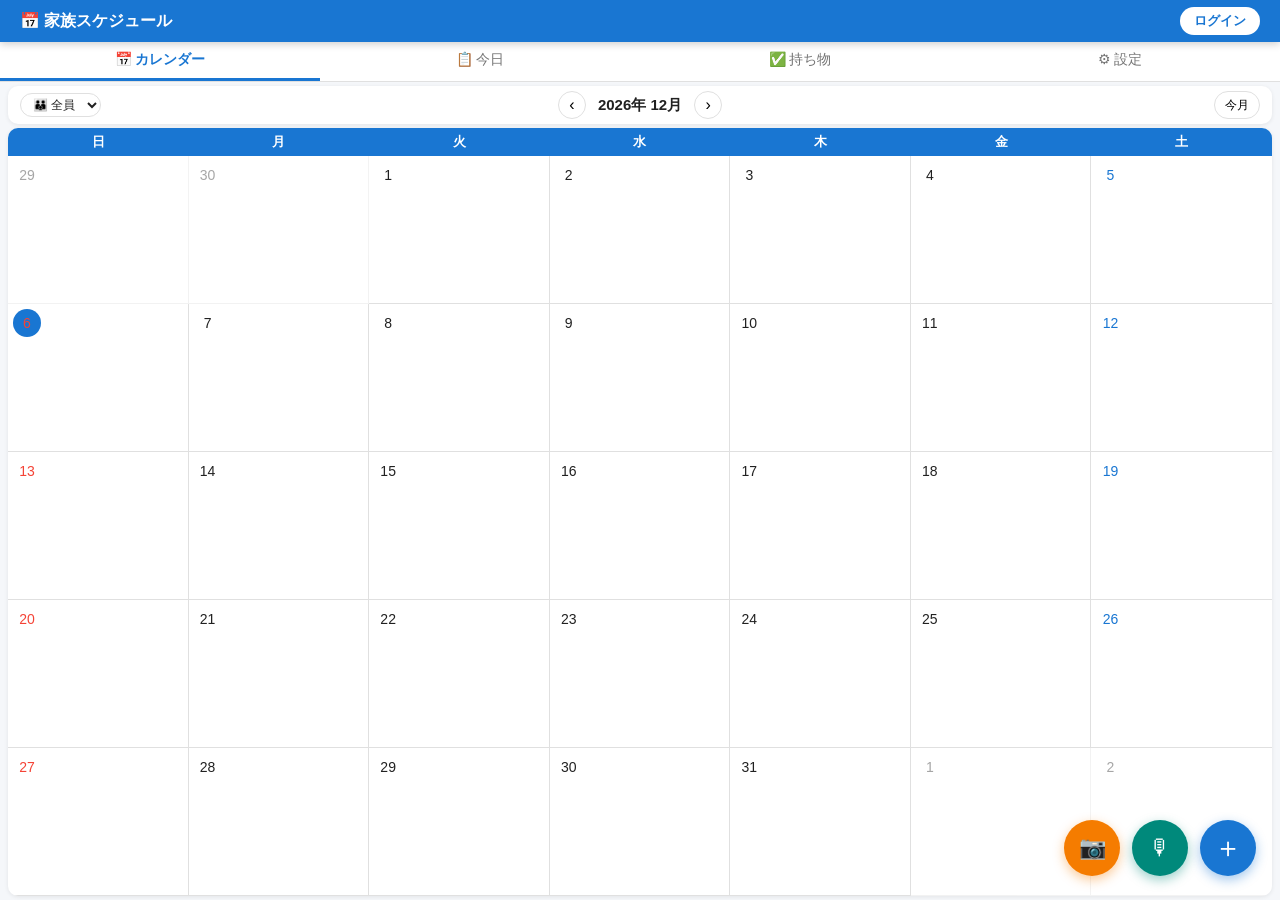
==== commit b7e4ac47: "家族スケジュール：複数カレンダー表示・持ち物共有・写真読み取りの改善とバグ修正 - 家族のGoogleカレンダー（共有されたもの）を設定から選んで表示、重複予定はまとめる - 持ち物のチェック状態をG" ====
--- a/schedule-app.html
+++ b/schedule-app.html
@@ -87,6 +87,21 @@
         .sp { text-align: center; padding: 48px 20px; }
         .sp h2 { font-size: 20px; margin-bottom: 10px; }
         .sp p { color: var(--text2); margin-bottom: 20px; line-height: 1.6; }
+        .reauth-bar { display: none; background: #FFF3E0; color: #E65100; font-size: 13px; padding: 6px 12px; text-align: center; position: sticky; top: 38px; z-index: 98; }
+        .reauth-bar button { margin-left: 8px; background: #E65100; color: white; border: none; border-radius: 14px; padding: 3px 12px; font-size: 12px; font-weight: 700; cursor: pointer; font-family: inherit; }
+        .mem-filter { border: 1px solid var(--border); border-radius: 14px; padding: 3px 8px; font-size: 12px; font-family: inherit; background: white; color: var(--text); max-width: 120px; }
+        .cal-title { white-space: nowrap; }
+        @media (max-width: 480px) {
+            .mem-filter { max-width: 76px; }
+            .this-month-btn { display: none; }
+        }
+        .day-label { font-size: 13px; font-weight: 700; color: var(--text2); margin: 4px 0 8px; }
+        .cal-src { display: inline-block; font-size: 10px; padding: 1px 6px; border-radius: 8px; background: #ECEFF1; color: var(--text2); margin-left: 6px; vertical-align: middle; }
+        /* タブレット（横幅768px以上）では予定名を2行まで表示 */
+        @media (min-width: 768px) {
+            .chip { white-space: normal; display: -webkit-box; -webkit-line-clamp: 2; -webkit-box-orient: vertical; line-height: 1.3; font-size: 13px; }
+            .nav-tab { font-size: 14px; padding: 9px 4px; }
+        }
     </style>
 </head>
 <body>
@@ -106,13 +121,18 @@
     <div class="nav-tab" onclick="switchTab('checklist')">&#9989; 持ち物</div>
     <div class="nav-tab" onclick="switchTab('settings')">&#9881; 設定</div>
 </nav>
+<div id="reauthBar" class="reauth-bar">ログインの有効期限が切れました<button onclick="handleSignIn()">再ログイン</button></div>
 
 <div class="main">
     <div id="tab-calendar" class="tab-content active">
         <div class="card cal-header">
-            <button class="cal-nav" onclick="changeMonth(-1)">&#8249;</button>
-            <span class="cal-title" id="monthTitle"></span>
-            <button class="cal-nav" onclick="changeMonth(1)">&#8250;</button>
+            <div style="flex:1"><select id="memFilter" class="mem-filter" onchange="setMemFilter(this.value)"><option value="">&#128106; 全員</option></select></div>
+            <div style="display:flex;align-items:center;gap:12px">
+                <button class="cal-nav" onclick="changeMonth(-1)">&#8249;</button>
+                <span class="cal-title" id="monthTitle" onclick="goThisMonth()" style="cursor:pointer" title="今月に戻る"></span>
+                <button class="cal-nav" onclick="changeMonth(1)">&#8250;</button>
+            </div>
+            <div style="flex:1;text-align:right"><button class="cal-nav this-month-btn" onclick="goThisMonth()" style="width:auto;border-radius:14px;padding:0 10px;font-size:12px">今月</button></div>
         </div>
         <div class="cal-grid">
             <div class="cal-wdays"><div>日</div><div>月</div><div>火</div><div>水</div><div>木</div><div>金</div><div>土</div></div>
@@ -130,6 +150,10 @@
             <h2 id="todayTitle" style="font-size:15px;font-weight:700;margin-bottom:12px;color:var(--primary)">今日の予定</h2>
             <div id="todayEvents"><p style="color:var(--text2);text-align:center;padding:20px">読み込み中...</p></div>
         </div>
+        <div class="card">
+            <h2 id="tomorrowTitle" style="font-size:15px;font-weight:700;margin-bottom:12px;color:#00897B">明日の予定</h2>
+            <div id="tomorrowEvents"><p style="color:var(--text2);text-align:center;padding:20px">読み込み中...</p></div>
+        </div>
     </div>
 
     <div id="tab-checklist" class="tab-content">
@@ -137,12 +161,26 @@
             <h3 style="font-size:15px;font-weight:700;margin-bottom:14px">&#127890; 今日の持ち物チェック</h3>
             <div id="checkContent"><p style="color:var(--text2);text-align:center;padding:16px">予定に持ち物を登録するとここに表示されます</p></div>
         </div>
+        <div class="card">
+            <h3 style="font-size:15px;font-weight:700;margin-bottom:14px;color:#00897B">&#127769; 明日の持ち物（前の晩に準備）</h3>
+            <div id="checkContentTomorrow"><p style="color:var(--text2);text-align:center;padding:16px">明日の予定に持ち物はありません</p></div>
+        </div>
     </div>
 
     <div id="tab-settings" class="tab-content">
         <div class="card">
-            <h3 style="font-size:15px;font-weight:700;margin-bottom:14px">&#128106; メンバー設定</h3>
+            <h3 style="font-size:15px;font-weight:700;margin-bottom:4px">&#128106; メンバー設定</h3>
+            <p style="font-size:12px;color:var(--text2);margin-bottom:8px">色の丸をタップすると色を変えられます。予定の色はメンバーの色で表示されます。</p>
             <div id="memberSettings"></div>
+            <div class="row" style="margin-top:10px">
+                <input type="text" id="newMemberName" placeholder="メンバーを追加（例：じいじ）" style="padding:8px 12px;border:1px solid var(--border);border-radius:8px;font-size:14px;font-family:inherit;outline:none;flex:1" onkeypress="if(event.key==='Enter'){event.preventDefault();addMember()}">
+                <button class="ibt" onclick="addMember()">&#65291;</button>
+            </div>
+        </div>
+        <div class="card">
+            <h3 style="font-size:15px;font-weight:700;margin-bottom:4px">&#128467; 表示するGoogleカレンダー</h3>
+            <p style="font-size:12px;color:var(--text2);margin-bottom:8px">家族（妻など）のGoogleカレンダーを表示するには、その人のGoogleカレンダーの「設定と共有」→「特定のユーザーと共有」で、このアカウントを追加してください（権限は「予定の変更」がおすすめ）。共有されるとここに出てきます。新しい予定はいつも自分のメインカレンダーに登録されます。</p>
+            <div id="calendarSettings"><p style="font-size:13px;color:var(--text2)">ログインすると表示されます</p></div>
         </div>
         <div class="card">
             <h3 style="font-size:15px;font-weight:700;margin-bottom:4px">&#127890; 持ち物プリセット管理</h3>
@@ -419,6 +457,18 @@
 var notifyData = JSON.parse(localStorage.getItem('sc_notify') || '{}');
 var notifiedToday = JSON.parse(sessionStorage.getItem('sc_notified') || '{}');
 var notifyTimerStarted = false;
+var nearEvents = [];      // 今日・明日の予定（表示月に関係なく取得）
+var calendars = [];       // 閲覧できるGoogleカレンダー一覧
+var selectedCals = JSON.parse(localStorage.getItem('sc_cals') || 'null') || ['primary'];
+var memFilter = localStorage.getItem('sc_memfilter') || '';
+var uiInited = false;
+var refreshTimerStarted = false;
+
+function esc(s) {
+    return String(s == null ? '' : s).replace(/[&<>"']/g, function(c) {
+        return {'&':'&amp;','<':'&lt;','>':'&gt;','"':'&quot;',"'":'&#39;'}[c];
+    });
+}
 
 // ===== GAPI INIT =====
 function gapiLoaded() {
@@ -449,6 +499,7 @@
             }
             accessToken = resp.access_token;
             sessionStorage.setItem('sc_tok', accessToken);
+            gapi.client.setToken({ access_token: accessToken });
             onLogin();
         }
     });
@@ -458,6 +509,24 @@
 
 function tryAutoLogin() {
     if (!gapiReady || !gisReady) return;
+    // URLハッシュにアクセストークンがあれば取得（モバイルリダイレクト後）
+    var hash = location.hash;
+    if (hash && hash.indexOf('access_token') !== -1) {
+        var params = {};
+        hash.substring(1).split('&').forEach(function(p) {
+            var kv = p.split('=');
+            if (kv[0]) params[kv[0]] = decodeURIComponent(kv[1] || '');
+        });
+        if (params.access_token) {
+            accessToken = params.access_token;
+            sessionStorage.setItem('sc_tok', accessToken);
+            gapi.client.setToken({ access_token: accessToken });
+            // URLハッシュをクリア（トークンをURLに残さない）
+            history.replaceState(null, '', location.pathname + location.search);
+            onLogin();
+            return;
+        }
+    }
     var tok = sessionStorage.getItem('sc_tok');
     if (tok) {
         accessToken = tok;
@@ -470,8 +539,22 @@
 
 // ===== AUTH =====
 function handleSignIn() {
+    var isMobile = /iPhone|iPad|iPod|Android/i.test(navigator.userAgent);
+    if (isMobile) {
+        // iOS/Android: ポップアップ不可のためリダイレクト方式
+        var redirectUri = location.origin + location.pathname;
+        var url = 'https://accounts.google.com/o/oauth2/v2/auth' +
+            '?client_id=' + encodeURIComponent(CLIENT_ID) +
+            '&redirect_uri=' + encodeURIComponent(redirectUri) +
+            '&response_type=token' +
+            '&scope=' + encodeURIComponent(SCOPES) +
+            '&prompt=select_account' +
+            '&include_granted_scopes=true';
+        location.href = url;
+        return;
+    }
+    // PC: 従来のポップアップ方式
     if (!tokenClient) { alert('しばらくお待ちください（初期化中）'); return; }
-    // prompt:'select_account' で毎回アカウント選択画面を表示（初回・再ログイン両対応）
     tokenClient.requestAccessToken({ prompt: 'select_account' });
 }
 
@@ -485,7 +568,9 @@
     document.getElementById('spPrompt').style.display = 'block';
     document.getElementById('calStatus').textContent = '未接続';
     document.getElementById('calStatus').style.color = 'var(--text2)';
+    document.getElementById('reauthBar').style.display = 'none';
     events = [];
+    nearEvents = [];
     renderCal();
 }
 
@@ -494,35 +579,143 @@
     document.getElementById('signOutBtn').style.display = 'block';
     document.getElementById('connStatus').textContent = '✅ 接続中';
     document.getElementById('spPrompt').style.display = 'none';
+    document.getElementById('reauthBar').style.display = 'none';
     document.getElementById('calStatus').textContent = '接続済み ✅';
     document.getElementById('calStatus').style.color = '#4CAF50';
-    loadEvents();
+    if (!uiInited) { initUI(); uiInited = true; }
+    loadCalendars().then(refreshAll);
     requestNotifyPerm();
     startNotifyTimer();
+    startRefreshTimer();
+}
+
+// トークン切れ：画面は消さずに再ログインを促す（壁掛けタブレット向け）
+function onAuthExpired() {
+    document.getElementById('reauthBar').style.display = 'block';
+    document.getElementById('connStatus').textContent = '⚠️ 要再ログイン';
+}
+function handleApiError(e) {
+    console.error(e);
+    if (e && (e.status === 401 || (e.result && e.result.error && e.result.error.code === 401))) onAuthExpired();
+}
+
+// 5分ごと・画面に戻ったとき・日付が変わったときに自動更新
+function startRefreshTimer() {
+    if (refreshTimerStarted) return;
+    refreshTimerStarted = true;
+    var lastDay = fmtD(new Date());
+    setInterval(function() {
+        var today = fmtD(new Date());
+        if (today !== lastDay) { lastDay = today; updateTodayTitle(); }
+        if (accessToken) refreshAll();
+    }, 5 * 60000);
+    document.addEventListener('visibilitychange', function() {
+        if (!document.hidden && accessToken) refreshAll();
+    });
+}
+
+function refreshAll() {
+    loadEvents();
+    loadNear();
 }
 
 // ===== CALENDAR API =====
+function loadCalendars() {
+    return gapi.client.calendar.calendarList.list({ minAccessRole: 'reader' }).then(function(res) {
+        calendars = (res.result.items || []).map(function(c) {
+            return {
+                id: c.primary ? 'primary' : c.id,
+                name: c.summaryOverride || c.summary || c.id,
+                color: c.backgroundColor || '#1976D2',
+                primary: !!c.primary,
+                writable: c.accessRole === 'owner' || c.accessRole === 'writer'
+            };
+        });
+        // 存在しないカレンダーを選択から外す
+        selectedCals = selectedCals.filter(function(id) {
+            return calendars.some(function(c){ return c.id === id; });
+        });
+        if (selectedCals.indexOf('primary') < 0) selectedCals.unshift('primary');
+        renderCalendarSettings();
+    }).catch(function(e) {
+        handleApiError(e);
+        calendars = [{ id: 'primary', name: 'メイン', color: '#1976D2', primary: true, writable: true }];
+    });
+}
+
+function calInfo(id) {
+    return calendars.find(function(c){ return c.id === id; }) || { id: id, name: '', color: '#1976D2', primary: id === 'primary', writable: true };
+}
+
+// 選択中のすべてのカレンダーから期間内の予定を取得してまとめる
+function fetchRange(timeMin, timeMax) {
+    var ids = selectedCals.length ? selectedCals : ['primary'];
+    return Promise.all(ids.map(function(calId) {
+        return gapi.client.calendar.events.list({
+            calendarId: calId,
+            timeMin: timeMin.toISOString(),
+            timeMax: timeMax.toISOString(),
+            singleEvents: true,
+            orderBy: 'startTime',
+            maxResults: 250
+        }).then(function(res) {
+            return (res.result.items || []).map(function(ev) { ev._cal = calId; return ev; });
+        }).catch(function(e) {
+            handleApiError(e);
+            if (e && e.status === 401) throw e;
+            return [];
+        });
+    })).then(function(lists) {
+        var all = [].concat.apply([], lists);
+        // 自分と家族の両方に招待されている同じ予定は1つにまとめる
+        var seen = {};
+        all = all.filter(function(ev) {
+            var key = ev.iCalUID ? ev.iCalUID + '|' + evDate(ev) : ev._cal + ev.id;
+            if (seen[key]) return false;
+            seen[key] = true;
+            return true;
+        });
+        all.sort(function(a, b) {
+            var sa = (a.start.dateTime || a.start.date || ''), sb = (b.start.dateTime || b.start.date || '');
+            if (a.start.date && !b.start.date && sa.substring(0,10) === sb.substring(0,10)) return -1;
+            if (b.start.date && !a.start.date && sa.substring(0,10) === sb.substring(0,10)) return 1;
+            return sa < sb ? -1 : sa > sb ? 1 : 0;
+        });
+        return all;
+    });
+}
+
 function loadEvents() {
     var y = ym.y, m = ym.m;
-    gapi.client.calendar.events.list({
-        calendarId: 'primary',
-        timeMin: new Date(y, m, 1).toISOString(),
-        timeMax: new Date(y, m+1, 0, 23, 59, 59).toISOString(),
-        singleEvents: true,
-        orderBy: 'startTime',
-        maxResults: 250
-    }).then(function(res) {
-        events = res.result.items || [];
+    return fetchRange(new Date(y, m, 1), new Date(y, m+1, 0, 23, 59, 59)).then(function(list) {
+        // 月を切り替えている間に古い応答が届いた場合は捨てる
+        if (y !== ym.y || m !== ym.m) return;
+        events = list;
         renderCal();
+    }).catch(handleApiError);
+}
+
+// 今日・明日の予定（どの月を表示中でも「今日」タブと持ち物が正しく出るように別取得）
+function loadNear() {
+    var now = new Date();
+    var start = new Date(now.getFullYear(), now.getMonth(), now.getDate());
+    var end = new Date(now.getFullYear(), now.getMonth(), now.getDate() + 1, 23, 59, 59);
+    return fetchRange(start, end).then(function(list) {
+        nearEvents = list;
         renderToday();
         renderCl();
-    }).catch(function(e) {
-        console.error(e);
-        if (e.status === 401) handleSignOut();
-    });
-}
-
-function saveEvToApi(data) {
+        checkNotify();
+    }).catch(handleApiError);
+}
+
+function findEv(evId) {
+    return events.find(function(e){return e.id===evId;}) || nearEvents.find(function(e){return e.id===evId;});
+}
+
+function evDate(ev) { return (ev.start.date || ev.start.dateTime || '').substring(0,10); }
+
+// 予定データ → Google Calendarのイベント形式
+function buildEvResource(data, rrule) {
     var desc = '';
     if (data.members.length > 0) {
         var names = data.members.map(function(id) {
@@ -535,42 +728,46 @@
     if (data.note) desc += '📝 ' + data.note;
 
     var ev = { summary: data.title, description: desc, start: {}, end: {} };
-    if (data.st && data.et) {
+    if (data.st) {
+        var et = data.et;
+        if (!et) { var h = parseInt(data.st.substring(0,2)) + 1; et = (h > 23 ? '23:59' : pad(h) + data.st.substring(2)); }
         ev.start = { dateTime: data.date + 'T' + data.st + ':00', timeZone: 'Asia/Tokyo' };
-        ev.end   = { dateTime: data.date + 'T' + data.et + ':00', timeZone: 'Asia/Tokyo' };
+        ev.end   = { dateTime: data.date + 'T' + et + ':00', timeZone: 'Asia/Tokyo' };
     } else {
+        // 終日予定の終了日は「翌日」を指定するのがGoogleカレンダーの仕様
+        var nd = new Date(data.date + 'T00:00:00'); nd.setDate(nd.getDate() + 1);
         ev.start = { date: data.date };
-        ev.end   = { date: data.date };
+        ev.end   = { date: fmtD(nd) };
     }
     if (data.members.length > 0) {
         var fm = members.find(function(x){return x.id===data.members[0];});
         if (fm) ev.colorId = c2id(fm.color);
     }
-    var rrule = buildRRule();
     if (rrule) ev.recurrence = [rrule];
-
-    // Google Calendarリマインダー設定
     if (data.notify >= 0) {
         ev.reminders = { useDefault: false, overrides: [{ method: 'popup', minutes: data.notify }] };
     } else {
         ev.reminders = { useDefault: false, overrides: [] };
     }
-
+    // 持ち物のチェック状態は予定と一緒にGoogle側へ保存（タブレットとスマホで共有）
+    ev.extendedProperties = { shared: { bl_checked: '[]' } };
+    return ev;
+}
+
+function saveEvToApi(data, opts) {
+    opts = opts || {};
+    var ev = buildEvResource(data, opts.rrule === undefined ? buildRRule() : opts.rrule);
     return gapi.client.calendar.events.insert({ calendarId: 'primary', resource: ev })
     .then(function(res) {
-        if (data.bl.length > 0) {
-            blData[res.result.id] = data.bl.map(function(b){return {name:b,checked:false};});
-            localStorage.setItem('sc_bl', JSON.stringify(blData));
-        }
         if (data.notify >= 0) {
             notifyData[res.result.id] = data.notify;
             localStorage.setItem('sc_notify', JSON.stringify(notifyData));
         }
-        loadEvents();
-        return true;
+        if (!opts.noReload) refreshAll();
+        return res.result.id || true;
     }).catch(function(e) {
-        console.error(e);
-        alert('保存に失敗しました: ' + (e.result && e.result.error ? e.result.error.message : e.message));
+        handleApiError(e);
+        if (!opts.silent) alert('保存に失敗しました: ' + (e.result && e.result.error ? e.result.error.message : e.message));
         return false;
     });
 }
@@ -594,40 +791,77 @@
     return '';
 }
 
+var GCAL_COLORS = {'1':'#7986CB','2':'#33B679','3':'#8E24AA','4':'#E67C73','5':'#F6BF26','6':'#F4511E','7':'#039BE5','8':'#616161','9':'#3F51B5','10':'#0B8043','11':'#D50000'};
+
+// メンバーの色に一番近いGoogleカレンダーの色番号（Googleカレンダー側でも近い色で表示される）
 function c2id(c) {
-    var map = {'#1976D2':'9','#E91E63':'4','#4CAF50':'2','#FF9800':'6','#9C27B0':'3','#F44336':'11','#607D8B':'8','#00BCD4':'7'};
-    return map[c] || '1';
+    function rgb(h) { h = h.replace('#',''); return [parseInt(h.substr(0,2),16), parseInt(h.substr(2,2),16), parseInt(h.substr(4,2),16)]; }
+    if (!/^#[0-9a-fA-F]{6}$/.test(c || '')) return '1';
+    var t = rgb(c), best = '1', bestD = Infinity;
+    Object.keys(GCAL_COLORS).forEach(function(id) {
+        var p = rgb(GCAL_COLORS[id]);
+        var d = Math.pow(t[0]-p[0],2) + Math.pow(t[1]-p[1],2) + Math.pow(t[2]-p[2],2);
+        if (d < bestD) { bestD = d; best = id; }
+    });
+    return best;
+}
+
+// 予定の説明欄「👥 名前1、名前2」からメンバー名を取り出す
+function evMemberNames(ev) {
+    var m = (ev.description || '').match(/👥\s*([^\n]+)/);
+    if (!m) return [];
+    return m[1].split(/[、,]/).map(function(s){ return s.trim(); }).filter(Boolean);
 }
 
 function evColor(ev) {
-    var desc = ev.description || '';
-    for (var i=0; i<members.length; i++) {
-        if (desc.indexOf(members[i].name) >= 0) return members[i].color;
-    }
-    var cmap = {'1':'#7986CB','2':'#33B679','3':'#8E24AA','4':'#E67C73','5':'#F6BF26','6':'#F4511E','7':'#039BE5','8':'#616161','9':'#3F51B5','10':'#0B8043','11':'#D50000'};
-    return cmap[ev.colorId] || '#1976D2';
+    var names = evMemberNames(ev);
+    for (var i=0; i<names.length; i++) {
+        var mm = members.find(function(x){ return x.name === names[i]; });
+        if (mm) return mm.color;
+    }
+    if (ev.colorId && GCAL_COLORS[ev.colorId]) return GCAL_COLORS[ev.colorId];
+    // 家族のカレンダーの予定は、そのカレンダーの色で表示
+    if (ev._cal && ev._cal !== 'primary') return calInfo(ev._cal).color;
+    return '#1976D2';
+}
+
+function passMemFilter(ev) {
+    if (!memFilter) return true;
+    var mm = members.find(function(x){ return x.id === memFilter; });
+    if (!mm) return true;
+    return evMemberNames(ev).indexOf(mm.name) >= 0;
+}
+
+function setMemFilter(v) {
+    memFilter = v;
+    localStorage.setItem('sc_memfilter', v);
+    renderCal();
+}
+
+function renderMemFilter() {
+    var sel = document.getElementById('memFilter');
+    if (!sel) return;
+    if (memFilter && !members.some(function(m){ return m.id === memFilter; })) memFilter = '';
+    sel.innerHTML = '<option value="">&#128106; 全員</option>' + members.map(function(m) {
+        return '<option value="' + esc(m.id) + '"' + (m.id === memFilter ? ' selected' : '') + '>' + esc(m.name) + '</option>';
+    }).join('');
 }
 
 // ===== UI RENDER =====
 function initUI() {
-    renderLegend();
+    cleanupOldPhotos();
     renderMemberCbs();
     renderMemberSettings();
+    renderMemFilter();
     renderPresetSettings();
     renderCal();
     updateTodayTitle();
     setToday();
 }
 
-function renderLegend() {
-    document.getElementById('memberLegend').innerHTML = members.map(function(m) {
-        return '<div class="legend-item"><div class="dot" style="background:' + m.color + '"></div><span>' + m.name + '</span></div>';
-    }).join('');
-}
-
 function renderMemberCbs() {
     document.getElementById('memberCbs').innerHTML = members.map(function(m) {
-        return '<div class="mcb"><input type="checkbox" id="mc-' + m.id + '" value="' + m.id + '" onchange="updCbLabel(this)"><label for="mc-' + m.id + '" style="border-color:' + m.color + ';color:' + m.color + '">' + m.name + '</label></div>';
+        return '<div class="mcb"><input type="checkbox" id="mc-' + esc(m.id) + '" value="' + esc(m.id) + '" onchange="updCbLabel(this)"><label for="mc-' + esc(m.id) + '" style="border-color:' + m.color + ';color:' + m.color + '">' + esc(m.name) + '</label></div>';
     }).join('');
 }
 
@@ -641,15 +875,72 @@
 
 function renderMemberSettings() {
     document.getElementById('memberSettings').innerHTML = members.map(function(m, i) {
-        return '<div class="srow"><div style="display:flex;align-items:center;gap:8px"><div class="dot" style="background:' + m.color + '"></div><input class="mni" value="' + m.name + '" onchange="updMember(' + i + ',this.value)"></div><span style="font-size:11px;color:var(--text2)">' + m.color + '</span></div>';
+        return '<div class="srow"><div style="display:flex;align-items:center;gap:8px">' +
+            '<input type="color" value="' + m.color + '" onchange="updMemberColor(' + i + ',this.value)" title="色を変える" style="width:30px;height:30px;border:none;border-radius:50%;padding:0;background:none;cursor:pointer">' +
+            '<input class="mni" value="' + esc(m.name) + '" onchange="updMember(' + i + ',this.value)"></div>' +
+            '<button onclick="removeMember(' + i + ')" style="background:none;border:none;color:#F44336;font-size:13px;cursor:pointer;font-family:inherit">削除</button></div>';
     }).join('');
 }
 
+function saveMembers() {
+    localStorage.setItem('sc_members', JSON.stringify(members));
+    renderMemberSettings();
+    renderMemberCbs();
+    renderMemFilter();
+    renderCal();
+    renderToday();
+}
+
 function updMember(i, name) {
+    name = name.trim();
+    if (!name) { renderMemberSettings(); return; }
+    var old = members[i].name;
+    if (old !== name && !confirm('「' + old + '」を「' + name + '」に変更します。\n※すでに登録済みの予定の「' + old + '」は自動では変わりません。よろしいですか？')) { renderMemberSettings(); return; }
     members[i].name = name;
-    localStorage.setItem('sc_members', JSON.stringify(members));
-    renderLegend();
-    renderMemberCbs();
+    saveMembers();
+}
+
+function updMemberColor(i, color) {
+    members[i].color = color;
+    saveMembers();
+}
+
+function addMember() {
+    var inp = document.getElementById('newMemberName');
+    var name = inp.value.trim();
+    if (!name) return;
+    if (members.some(function(m){ return m.name === name; })) { alert('同じ名前のメンバーがいます'); return; }
+    var palette = ['#1976D2','#E91E63','#4CAF50','#FF9800','#9C27B0','#00ACC1','#795548','#F44336','#607D8B','#FFC107'];
+    members.push({ id: 'm' + Date.now(), name: name, color: palette[members.length % palette.length] });
+    inp.value = '';
+    saveMembers();
+}
+
+function removeMember(i) {
+    if (!confirm('メンバー「' + members[i].name + '」を削除しますか？\n（登録済みの予定は消えません）')) return;
+    members.splice(i, 1);
+    saveMembers();
+}
+
+function renderCalendarSettings() {
+    var el = document.getElementById('calendarSettings');
+    if (!el) return;
+    if (!calendars.length) { el.innerHTML = '<p style="font-size:13px;color:var(--text2)">ログインすると表示されます</p>'; return; }
+    el.innerHTML = calendars.map(function(c) {
+        var on = selectedCals.indexOf(c.id) >= 0;
+        return '<label class="srow" style="cursor:pointer;justify-content:flex-start;gap:10px">' +
+            '<input type="checkbox" ' + (on ? 'checked ' : '') + (c.primary ? 'disabled ' : '') + 'data-cal="' + esc(c.id) + '" onchange="toggleCal(this.dataset.cal,this.checked)" style="width:18px;height:18px">' +
+            '<span class="dot" style="background:' + c.color + '"></span>' +
+            '<span style="font-size:14px">' + esc(c.name) + (c.primary ? '（自分・メイン）' : '') + (c.writable ? '' : ' <span class="cal-src">閲覧のみ</span>') + '</span></label>';
+    }).join('');
+}
+
+function toggleCal(id, on) {
+    var i = selectedCals.indexOf(id);
+    if (on && i < 0) selectedCals.push(id);
+    if (!on && i >= 0) selectedCals.splice(i, 1);
+    localStorage.setItem('sc_cals', JSON.stringify(selectedCals));
+    refreshAll();
 }
 
 var MONTHS = ['1月','2月','3月','4月','5月','6月','7月','8月','9月','10月','11月','12月'];
@@ -670,9 +961,9 @@
         members = JSON.parse(localStorage.getItem('sc_members') || 'null') || members;
         renderMemberSettings();
         renderMemberCbs();
-        renderLegend();
+        renderCalendarSettings();
+        initGeminiKeyUI();
         checkAlexaServer();
-        initGeminiKeyUI();
     }
 }
 
@@ -680,15 +971,28 @@
     ym.m += delta;
     if (ym.m > 11) { ym.m = 0; ym.y++; }
     if (ym.m < 0)  { ym.m = 11; ym.y--; }
+    events = [];
     renderCal();
     if (accessToken) loadEvents();
 }
 
+function goThisMonth() {
+    var now = new Date();
+    if (ym.y === now.getFullYear() && ym.m === now.getMonth()) return;
+    ym = { y: now.getFullYear(), m: now.getMonth() };
+    events = [];
+    renderCal();
+    if (accessToken) loadEvents();
+}
+
 function updateTodayTitle() {
+    var days = ['日','月','火','水','木','金','土'];
     var d = new Date();
-    var days = ['日','月','火','水','木','金','土'];
+    var t = new Date(d.getFullYear(), d.getMonth(), d.getDate() + 1);
     document.getElementById('todayTitle').textContent =
-        d.getFullYear() + '年' + (d.getMonth()+1) + '月' + d.getDate() + '日（' + days[d.getDay()] + '）の予定';
+        '今日 ' + (d.getMonth()+1) + '月' + d.getDate() + '日（' + days[d.getDay()] + '）の予定';
+    document.getElementById('tomorrowTitle').textContent =
+        '明日 ' + (t.getMonth()+1) + '月' + t.getDate() + '日（' + days[t.getDay()] + '）の予定';
 }
 
 function setToday() {
@@ -795,9 +1099,19 @@
 }
 
 function checkNotify() {
-    if (Notification.permission !== 'granted') return;
+    if (!('Notification' in window) || Notification.permission !== 'granted') return;
     var now = new Date();
-    events.forEach(function(ev) {
+    // 毎晩20時以降に「明日の持ち物」を1回だけお知らせ
+    if (now.getHours() >= 20) {
+        var tmr = nearOn(1);
+        var items = [];
+        tmr.forEach(function(ev) { getBl(ev).forEach(function(b) { if (items.indexOf(b.name) < 0) items.push(b.name); }); });
+        if (items.length && localStorage.getItem('sc_eve_notified') !== fmtD(now)) {
+            localStorage.setItem('sc_eve_notified', fmtD(now));
+            new Notification('🎒 明日の持ち物', { body: items.join('、') });
+        }
+    }
+    nearEvents.forEach(function(ev) {
         var evId = ev.id;
         var notify = notifyData[evId];
         if (!notify || notify < 0) return;
@@ -833,10 +1147,11 @@
         if (ds === todayStr) cls += ' today';
         if (dow === 0) cls += ' sun';
         if (dow === 6) cls += ' sat';
-        var dayEvs = events.filter(function(e){ return (e.start.date||e.start.dateTime||'').substring(0,10) === ds; });
+        var dayEvs = events.filter(function(e){ return evDate(e) === ds && passMemFilter(e); });
         var chips = dayEvs.slice(0,3).map(function(e) {
-            var t = (e.summary||'（無題）').replace(/'/g,"&#39;");
-            return '<div class="chip" style="background:' + evColor(e) + '" onclick="event.stopPropagation();showDet(\'' + e.id + '\')" title="' + t + '">' + (e.summary||'（無題）') + '</div>';
+            var t = esc(e.summary||'（無題）');
+            var hasBl = getBl(e).length ? '🎒' : '';
+            return '<div class="chip" style="background:' + evColor(e) + '" onclick="event.stopPropagation();showDet(\'' + esc(e.id) + '\')" title="' + t + '">' + hasBl + t + '</div>';
         }).join('');
         var more = dayEvs.length > 3 ? '<div style="font-size:9px;color:var(--text2)">+' + (dayEvs.length-3) + '件</div>' : '';
         html += '<div class="' + cls + '" onclick="openAddWithDate(\'' + ds + '\')"><div class="dn">' + d + '</div>' + chips + more + '</div>';
@@ -848,73 +1163,118 @@
     document.getElementById('calDays').innerHTML = html;
 }
 
+// offset日後（0=今日, 1=明日）の予定
+function nearOn(offset) {
+    var n = new Date();
+    var ds = fmtD(new Date(n.getFullYear(), n.getMonth(), n.getDate() + offset));
+    return nearEvents.filter(function(e){ return evDate(e) === ds; });
+}
+
+function blItemsHtml(e, prefix) {
+    return getBl(e).map(function(b, i) {
+        var id = prefix + '-' + esc(e.id) + '-' + i;
+        return '<div class="bl-item' + (b.checked?' checked':'') + '"><input type="checkbox" id="' + id + '"' + (b.checked?' checked':'') + ' onchange="togBl(\'' + esc(e.id) + '\',' + i + ',this.checked)"><label for="' + id + '">' + esc(b.name) + '</label></div>';
+    }).join('');
+}
+
+function eventCardHtml(e, prefix) {
+    var names = evMemberNames(e);
+    var who = names.length ? '<span class="cal-src">👥 ' + esc(names.join('、')) + '</span>' : '';
+    var blHtml = getBl(e).length
+        ? '<div style="font-size:11px;color:var(--text2);font-weight:700;margin-top:6px;margin-bottom:2px">🎒 持ち物</div>' + blItemsHtml(e, prefix)
+        : '';
+    return '<div class="event-card" style="border-left-color:' + evColor(e) + ';cursor:pointer" onclick="if(event.target.tagName!==\'INPUT\'&&event.target.tagName!==\'LABEL\')showDet(\'' + esc(e.id) + '\')">' +
+        '<div class="et">' + esc(e.summary||'（無題）') + who + '</div><div class="tm">' + fmtT(e) + '</div>' + blHtml + '</div>';
+}
+
 function renderToday() {
-    var ts = fmtD(new Date());
-    var evs = events.filter(function(e){ return (e.start.date||e.start.dateTime||'').substring(0,10) === ts; });
-    var el = document.getElementById('todayEvents');
-    if (!evs.length) { el.innerHTML = '<p style="color:var(--text2);text-align:center;padding:20px">今日の予定はありません</p>'; return; }
-    el.innerHTML = evs.map(function(e) {
-        var color = evColor(e);
-        var bls = getBl(e);
-        var blHtml = '';
-        if (bls.length) {
-            blHtml = '<div style="font-size:11px;color:var(--text2);font-weight:700;margin-top:6px;margin-bottom:2px">🎒 持ち物</div>';
-            blHtml += bls.map(function(b, i) {
-                return '<div class="bl-item' + (b.checked?' checked':'') + '"><input type="checkbox" id="td-' + e.id + '-' + i + '"' + (b.checked?' checked':'') + ' onchange="togBl(\'' + e.id + '\',' + i + ',this.checked)"><label for="td-' + e.id + '-' + i + '">' + b.name + '</label></div>';
-            }).join('');
-        }
-        return '<div class="event-card" style="border-left-color:' + color + '"><div class="et">' + (e.summary||'（無題）') + '</div><div class="tm">' + fmtT(e) + '</div>' + blHtml + '</div>';
-    }).join('');
+    [['todayEvents', 0, '今日の予定はありません', 'td'], ['tomorrowEvents', 1, '明日の予定はありません', 'tm']].forEach(function(cfg) {
+        var el = document.getElementById(cfg[0]);
+        if (!el) return;
+        var evs = nearOn(cfg[1]);
+        el.innerHTML = evs.length
+            ? evs.map(function(e){ return eventCardHtml(e, cfg[3]); }).join('')
+            : '<p style="color:var(--text2);text-align:center;padding:20px">' + cfg[2] + '</p>';
+    });
 }
 
 function renderCl() {
-    var ts = fmtD(new Date());
-    var evs = events.filter(function(e){ return (e.start.date||e.start.dateTime||'').substring(0,10) === ts; });
-    var el = document.getElementById('checkContent');
-    var groups = evs.map(function(e){ return {id:e.id, title:e.summary||'（無題）', items:getBl(e)}; }).filter(function(g){ return g.items.length; });
-    if (!groups.length) { el.innerHTML = '<p style="color:var(--text2);text-align:center;padding:16px">今日の予定に持ち物を登録するとここに表示されます</p>'; return; }
-    el.innerHTML = groups.map(function(g) {
-        return '<div style="margin-bottom:14px"><div style="font-size:13px;font-weight:700;margin-bottom:6px">📌 ' + g.title + '</div>' +
-            g.items.map(function(b,i) {
-                return '<div class="bl-item' + (b.checked?' checked':'') + '"><input type="checkbox" id="cl-' + g.id + '-' + i + '"' + (b.checked?' checked':'') + ' onchange="togBl(\'' + g.id + '\',' + i + ',this.checked)"><label for="cl-' + g.id + '-' + i + '">' + b.name + '</label></div>';
-            }).join('') + '</div>';
-    }).join('');
-}
-
+    [['checkContent', 0, '今日の予定に持ち物を登録するとここに表示されます', 'cl'], ['checkContentTomorrow', 1, '明日の予定に持ち物はありません', 'ct']].forEach(function(cfg) {
+        var el = document.getElementById(cfg[0]);
+        if (!el) return;
+        var groups = nearOn(cfg[1]).filter(function(e){ return getBl(e).length; });
+        if (!groups.length) { el.innerHTML = '<p style="color:var(--text2);text-align:center;padding:16px">' + cfg[2] + '</p>'; return; }
+        el.innerHTML = groups.map(function(e) {
+            var bls = getBl(e);
+            var done = bls.filter(function(b){ return b.checked; }).length;
+            var photos = getEvPhotos(e.id);
+            var photoHtml = photos.length ? '<div style="display:flex;gap:6px;margin:6px 0">' + photos.map(function(src, i) {
+                return '<img src="' + src + '" style="width:64px;height:64px;object-fit:cover;border-radius:6px;cursor:pointer" onclick="viewEvPhoto(\'' + esc(e.id) + '\',' + i + ')">';
+            }).join('') + '</div>' : '';
+            return '<div style="margin-bottom:14px"><div style="font-size:13px;font-weight:700;margin-bottom:6px;display:flex;justify-content:space-between">' +
+                '<span><span class="dot" style="display:inline-block;background:' + evColor(e) + ';margin-right:6px"></span>' + esc(e.summary||'（無題）') + '</span>' +
+                '<span style="color:' + (done === bls.length ? '#4CAF50' : 'var(--text2)') + '">' + (done === bls.length ? '✅ 準備OK' : done + '/' + bls.length) + '</span></div>' +
+                photoHtml + blItemsHtml(e, cfg[3]) + '</div>';
+        }).join('');
+    });
+}
+
+// 持ち物リスト：説明欄「🎒 持ち物：A、B」が正。チェック状態はGoogle側（extendedProperties）を優先し、なければこの端末の保存分
 function getBl(ev) {
-    if (blData[ev.id]) return blData[ev.id];
-    var m = (ev.description||'').match(/🎒 持ち物：(.+)/);
-    if (!m) return [];
-    return m[1].split(/[、,]/).map(function(s){ return {name:s.trim(),checked:false}; });
+    var desc = ev.description || '';
+    var m = desc.match(/🎒\s*持ち物[：:]\s*([^\n]+)/) || desc.match(/持ち物[：:]\s*([^\n]+)/);
+    var names = m ? m[1].split(/[、,・]/).map(function(s){ return s.trim(); }).filter(Boolean)
+                  : (blData[ev.id] || []).map(function(b){ return b.name; });
+    var checkedSet = null;
+    var sh = ev.extendedProperties && ev.extendedProperties.shared;
+    if (sh && sh.bl_checked) { try { checkedSet = JSON.parse(sh.bl_checked); } catch(e) {} }
+    if (!checkedSet) checkedSet = (blData[ev.id] || []).filter(function(b){ return b.checked; }).map(function(b){ return b.name; });
+    return names.map(function(n){ return { name: n, checked: checkedSet.indexOf(n) >= 0 }; });
 }
 
 function togBl(evId, idx, checked) {
-    if (!blData[evId]) {
-        var ev = events.find(function(e){return e.id===evId;});
-        if (ev) blData[evId] = getBl(ev);
-    }
-    if (blData[evId] && blData[evId][idx]) {
-        blData[evId][idx].checked = checked;
-        localStorage.setItem('sc_bl', JSON.stringify(blData));
-    }
-    renderToday(); renderCl();
+    var targets = events.filter(function(e){ return e.id === evId; }).concat(nearEvents.filter(function(e){ return e.id === evId; }));
+    if (!targets.length) return;
+    var bls = getBl(targets[0]);
+    if (!bls[idx]) return;
+    bls[idx].checked = checked;
+    var checkedNames = bls.filter(function(b){ return b.checked; }).map(function(b){ return b.name; });
+    var val = JSON.stringify(checkedNames);
+    targets.forEach(function(ev) {
+        ev.extendedProperties = ev.extendedProperties || {};
+        ev.extendedProperties.shared = ev.extendedProperties.shared || {};
+        ev.extendedProperties.shared.bl_checked = val;
+    });
+    blData[evId] = bls;
+    localStorage.setItem('sc_bl', JSON.stringify(blData));
+    renderToday(); renderCl(); renderCal();
+    if (currentEvId === evId) showDet(evId);
+    // Googleカレンダーにも保存（他の端末と共有）。閲覧のみのカレンダーはこの端末だけに保存
+    var cal = targets[0]._cal || 'primary';
+    if (accessToken && calInfo(cal).writable) {
+        gapi.client.calendar.events.patch({
+            calendarId: cal, eventId: evId,
+            resource: { extendedProperties: { shared: { bl_checked: val } } }
+        }).catch(handleApiError);
+    }
 }
 
 var currentEvId = null;
 
 function showDet(evId) {
-    var ev = events.find(function(e){return e.id===evId;});
+    var ev = findEv(evId);
     if (!ev) return;
     currentEvId = evId;
     var color = evColor(ev);
     var bls = getBl(ev);
+    var ci = calInfo(ev._cal || 'primary');
     document.getElementById('detTitle').textContent = ev.summary || '（無題）';
-    var html = '<div style="border-left:4px solid ' + color + ';padding-left:14px;margin-bottom:14px"><div style="font-size:13px;color:var(--text2)">' + fmtT(ev) + '</div>' + (ev.description ? '<div style="margin-top:8px;font-size:13px;white-space:pre-wrap;color:var(--text2)">' + ev.description + '</div>' : '') + '</div>';
+    var src = (ev._cal && ev._cal !== 'primary') ? '<div style="margin-top:4px"><span class="cal-src">📅 ' + esc(ci.name) + (ci.writable ? '' : '（閲覧のみ）') + '</span></div>' : '';
+    var html = '<div style="border-left:4px solid ' + color + ';padding-left:14px;margin-bottom:14px"><div style="font-size:13px;color:var(--text2)">' + fmtT(ev) + '</div>' + src + (ev.description ? '<div style="margin-top:8px;font-size:13px;white-space:pre-wrap;color:var(--text2)">' + esc(ev.description) + '</div>' : '') + '</div>';
     if (bls.length) {
-        html += '<div style="font-size:14px;font-weight:700;margin-bottom:8px">🎒 持ち物チェック</div>';
-        html += bls.map(function(b,i) {
-            return '<div class="bl-item' + (b.checked?' checked':'') + '"><input type="checkbox" id="dt-' + evId + '-' + i + '"' + (b.checked?' checked':'') + ' onchange="togBl(\'' + evId + '\',' + i + ',this.checked)"><label for="dt-' + evId + '-' + i + '">' + b.name + '</label></div>';
-        }).join('');
+        var done = bls.filter(function(b){ return b.checked; }).length;
+        html += '<div style="font-size:14px;font-weight:700;margin-bottom:8px">🎒 持ち物チェック <span style="font-size:12px;color:' + (done === bls.length ? '#4CAF50' : 'var(--text2)') + '">' + done + '/' + bls.length + '</span></div>';
+        html += blItemsHtml(ev, 'dt');
     } else {
         html += '<p style="color:var(--text2);font-size:13px">持ち物の登録はありません</p>';
     }
@@ -945,10 +1305,41 @@
 
 // ---- 写真添付機能 ----
 function getEvPhotos(evId) {
-    try { return JSON.parse(localStorage.getItem('ev_photos_' + evId) || '[]'); } catch(e) { return []; }
-}
-function saveEvPhotos(evId, photos) {
-    localStorage.setItem('ev_photos_' + evId, JSON.stringify(photos));
+    try {
+        var raw = JSON.parse(localStorage.getItem('ev_photos_' + evId) || 'null');
+        if (!raw) return [];
+        if (Array.isArray(raw)) return raw; // 旧フォーマット互換
+        return raw.photos || [];
+    } catch(e) { return []; }
+}
+function saveEvPhotos(evId, photos, dateHint) {
+    var ev = findEv(evId);
+    var date = ev ? evDate(ev) : (dateHint || null);
+    try {
+        localStorage.setItem('ev_photos_' + evId, JSON.stringify({ date: date, photos: photos }));
+        return true;
+    } catch(e) {
+        alert('写真の保存容量がいっぱいです。古い予定の写真を削除してからお試しください。');
+        return false;
+    }
+}
+function cleanupOldPhotos() {
+    var cutoff = new Date();
+    cutoff.setMonth(cutoff.getMonth() - 3);
+    var keysToDelete = [];
+    for (var i = 0; i < localStorage.length; i++) {
+        var key = localStorage.key(i);
+        if (key && key.indexOf('ev_photos_') === 0) {
+            try {
+                var raw = JSON.parse(localStorage.getItem(key));
+                if (raw && !Array.isArray(raw) && raw.date) {
+                    if (new Date(raw.date) < cutoff) keysToDelete.push(key);
+                }
+            } catch(e) {}
+        }
+    }
+    keysToDelete.forEach(function(k){ localStorage.removeItem(k); });
+    if (keysToDelete.length > 0) console.log('自動削除: ' + keysToDelete.length + '件の古い写真データ');
 }
 function openEvPhotoInput() {
     var photos = getEvPhotos(currentEvId);
@@ -1000,11 +1391,19 @@
 }
 
 function openEdit() {
-    var ev = events.find(function(e){return e.id===currentEvId;});
+    var ev = findEv(currentEvId);
     if (!ev) return;
+    if (!calInfo(ev._cal || 'primary').writable) { alert('このカレンダーは閲覧のみのため編集できません。\n共有の権限を「予定の変更」にしてもらうと編集できます。'); return; }
     var evId = currentEvId; // closeDet()でリセットされる前に保存
     closeDet();
     openAdd();
+
+    // メンバーを反映（以前は編集するとメンバーが外れていた）
+    var names = evMemberNames(ev);
+    document.querySelectorAll('.mcb input').forEach(function(cb) {
+        var m = members.find(function(x){ return x.id === cb.value; });
+        if (m && names.indexOf(m.name) >= 0) { cb.checked = true; updCbLabel(cb); }
+    });
 
     // フォームに既存データを反映
     document.getElementById('evTitle').value = ev.summary || '';
@@ -1023,9 +1422,11 @@
         renderBlTags();
     }
 
-    // メモを反映（説明文からメモ部分だけ）
-    var noteMatch = (ev.description||'').match(/📝 (.+)/);
-    if (noteMatch) document.getElementById('evNote').value = noteMatch[1];
+    // メモを反映（メンバー・持ち物の行以外はすべてメモとして残す）
+    var note = (ev.description||'').split('\n').filter(function(l) {
+        return !/^\s*👥/.test(l) && !/持ち物[：:]/.test(l);
+    }).join('\n').replace(/^📝 ?/, '').trim();
+    document.getElementById('evNote').value = note;
 
     // お知らせ設定を反映（localStorage → Googleカレンダーのreminders の順で優先）
     var notifySel = document.getElementById('evNotify');
@@ -1053,18 +1454,23 @@
     var btn = document.getElementById('saveBtn');
     btn.textContent = '更新する';
     btn.setAttribute('data-edit-id', evId);
+    btn.setAttribute('data-edit-cal', ev._cal || 'primary');
 }
 
 function deleteEv() {
     if (!currentEvId) return;
-    if (!confirm('この予定を削除しますか？')) return;
+    var ev = findEv(currentEvId);
+    var cal = (ev && ev._cal) || 'primary';
+    if (!calInfo(cal).writable) { alert('このカレンダーは閲覧のみのため削除できません。'); return; }
+    if (!confirm('「' + (ev && ev.summary || '予定') + '」を削除しますか？')) return;
     gapi.client.calendar.events.delete({
-        calendarId: 'primary',
+        calendarId: cal,
         eventId: currentEvId
     }).then(function() {
         closeDet();
-        loadEvents();
+        refreshAll();
     }).catch(function(e) {
+        handleApiError(e);
         alert('削除に失敗しました: ' + (e.result&&e.result.error ? e.result.error.message : e.message));
     });
 }
@@ -1094,6 +1500,7 @@
     var btn = document.getElementById('saveBtn');
     btn.textContent = '保存する';
     btn.removeAttribute('data-edit-id');
+    btn.removeAttribute('data-edit-cal');
     document.getElementById('evNotify').value = '-1';
 }
 
@@ -1118,62 +1525,41 @@
     btn.textContent = editId ? '更新中...' : '保存中...';
     btn.disabled = true;
 
-    var promise = editId ? updateEvToApi(editId, data) : saveEvToApi(data);
+    var editCal = btn.getAttribute('data-edit-cal') || 'primary';
+    var promise = editId ? updateEvToApi(editId, data, editCal) : saveEvToApi(data);
     promise.then(function(ok) {
         btn.textContent = editId ? '更新する' : '保存する';
         btn.disabled = false;
-        btn.removeAttribute('data-edit-id');
         if (ok) closeAdd();
     });
 }
 
-function updateEvToApi(evId, data) {
-    var desc = '';
-    if (data.members.length > 0) {
-        var names = data.members.map(function(id) {
-            var m = members.find(function(x){return x.id===id;});
-            return m ? m.name : id;
-        });
-        desc += '👥 ' + names.join('、') + '\n';
-    }
-    if (data.bl.length > 0) desc += '🎒 持ち物：' + data.bl.join('、') + '\n';
-    if (data.note) desc += '📝 ' + data.note;
-
-    var ev = { summary: data.title, description: desc, start: {}, end: {} };
-    if (data.st && data.et) {
-        ev.start = { dateTime: data.date + 'T' + data.st + ':00', timeZone: 'Asia/Tokyo' };
-        ev.end   = { dateTime: data.date + 'T' + data.et + ':00', timeZone: 'Asia/Tokyo' };
-    } else {
-        ev.start = { date: data.date };
-        ev.end   = { date: data.date };
-    }
-
-    // Google Calendarリマインダー設定
-    if (data.notify >= 0) {
-        ev.reminders = { useDefault: false, overrides: [{ method: 'popup', minutes: data.notify }] };
-    } else {
-        ev.reminders = { useDefault: false, overrides: [] };
-    }
+function updateEvToApi(evId, data, calId) {
+    var old = findEv(evId);
+    var ev = buildEvResource(data, null);
+    delete ev.recurrence;
+    // すでにチェック済みの持ち物は、残っている分だけチェック状態を引き継ぐ
+    var prevChecked = old ? getBl(old).filter(function(b){ return b.checked; }).map(function(b){ return b.name; }) : [];
+    ev.extendedProperties.shared.bl_checked = JSON.stringify(prevChecked.filter(function(n){ return data.bl.indexOf(n) >= 0; }));
+    if (!data.members.length) ev.colorId = null;
 
     return gapi.client.calendar.events.patch({
-        calendarId: 'primary',
+        calendarId: calId || 'primary',
         eventId: evId,
         resource: ev
     }).then(function() {
-        if (data.bl.length > 0) {
-            blData[evId] = data.bl.map(function(b){return {name:b,checked:false};});
-            localStorage.setItem('sc_bl', JSON.stringify(blData));
-        }
+        delete blData[evId];
+        localStorage.setItem('sc_bl', JSON.stringify(blData));
         if (data.notify >= 0) {
             notifyData[evId] = data.notify;
         } else {
             delete notifyData[evId];
         }
         localStorage.setItem('sc_notify', JSON.stringify(notifyData));
-        loadEvents();
+        refreshAll();
         return true;
     }).catch(function(e) {
-        console.error(e);
+        handleApiError(e);
         alert('更新に失敗しました: ' + (e.result&&e.result.error ? e.result.error.message : e.message));
         return false;
     });
@@ -1271,8 +1657,16 @@
         stopRec();
     };
     recog.onerror = function(e) {
-        if (e.error !== 'no-speech' && e.error !== 'aborted') alert('音声認識エラー: ' + e.error);
-        stopRec();
+        var geminiErrors = ['service-not-allowed', 'network', 'language-not-supported'];
+        if (geminiErrors.indexOf(e.error) !== -1) {
+            stopRec();
+            startGeminiVoiceFallback();
+        } else if (e.error !== 'no-speech' && e.error !== 'aborted') {
+            alert('音声認識エラー: ' + e.error);
+            stopRec();
+        } else {
+            stopRec();
+        }
     };
     recog.onend = stopRec;
     recog.start(); isRec = true;
@@ -1287,6 +1681,77 @@
     if (btn) { btn.classList.remove('rec'); btn.innerHTML = '&#127897;'; }
     var fab = document.getElementById('voiceFab');
     if (fab) { fab.classList.remove('rec'); fab.innerHTML = '&#127897;'; }
+}
+function startGeminiVoiceFallback() {
+    if (!GEMINI_KEY) {
+        alert('音声認識サービスが利用できません。\n設定タブでGemini APIキーを設定するとGemini音声認識が使えます。\nタイトル欄に直接入力してください。');
+        var t = document.getElementById('evTitle');
+        if (t) t.focus();
+        return;
+    }
+    navigator.mediaDevices.getUserMedia({ audio: true })
+    .then(function(stream) {
+        var chunks = [];
+        var mt = MediaRecorder.isTypeSupported('audio/webm;codecs=opus') ? 'audio/webm;codecs=opus'
+                : MediaRecorder.isTypeSupported('audio/webm') ? 'audio/webm' : 'audio/mp4';
+        var mr = new MediaRecorder(stream, { mimeType: mt });
+        isRec = true;
+        var btn = document.getElementById('voiceBtn');
+        var fab = document.getElementById('voiceFab');
+        if (btn) { btn.classList.add('rec'); btn.innerHTML = '&#9209; Gemini録音中（タップで停止）'; btn.onclick = function(){ mr.stop(); }; }
+        if (fab) { fab.classList.add('rec'); fab.innerHTML = '&#9209;'; fab.onclick = function(){ mr.stop(); }; }
+        var timeout = setTimeout(function(){ mr.stop(); }, 15000);
+        mr.ondataavailable = function(e){ if (e.data.size > 0) chunks.push(e.data); };
+        mr.onstop = function() {
+            clearTimeout(timeout);
+            stream.getTracks().forEach(function(t){ t.stop(); });
+            if (btn) btn.innerHTML = '&#128260; 解析中...';
+            if (fab) fab.innerHTML = '&#128260;';
+            var blob = new Blob(chunks, { type: mt });
+            var reader = new FileReader();
+            reader.onload = function() {
+                transcribeWithGemini(reader.result.split(',')[1], mt.split(';')[0]);
+            };
+            reader.readAsDataURL(blob);
+        };
+        mr.start();
+    })
+    .catch(function(err) {
+        alert('マイクにアクセスできません: ' + err.message);
+        stopRec();
+    });
+}
+function transcribeWithGemini(base64, mimeType) {
+    fetch('https://generativelanguage.googleapis.com/v1beta/models/gemini-2.5-flash:generateContent?key=' + GEMINI_KEY, {
+        method: 'POST',
+        headers: { 'Content-Type': 'application/json' },
+        body: JSON.stringify({
+            contents: [{ parts: [
+                { text: 'この音声を文字起こしして、テキストのみを返してください。日本語なら日本語で返してください。' },
+                { inline_data: { mime_type: mimeType, data: base64 } }
+            ]}],
+            generationConfig: { temperature: 0 }
+        })
+    })
+    .then(function(r){ return r.json(); })
+    .then(function(data) {
+        if (data.error) throw new Error(data.error.message);
+        var transcript = data.candidates[0].content.parts[0].text.trim();
+        var parsed = parseVoiceInput(transcript);
+        applyVoiceParsed(parsed, transcript);
+    })
+    .catch(function(e) {
+        alert('Gemini音声認識エラー: ' + e.message + '\nタイトル欄に直接入力してください。');
+        var t = document.getElementById('evTitle');
+        if (t) t.focus();
+    })
+    .finally(function() {
+        stopRec();
+        var btn = document.getElementById('voiceBtn');
+        var fab = document.getElementById('voiceFab');
+        if (btn) btn.onclick = toggleVoice;
+        if (fab) fab.onclick = openAddAndVoice;
+    });
 }
 
 // ===== 音声入力 自然言語解析 =====
@@ -1476,8 +1941,11 @@
 var copyYM = { y: new Date().getFullYear(), m: new Date().getMonth() };
 var selectedDates = [];
 
+var copyEvId = null;
+
 function openCopy() {
     if (!currentEvId) return;
+    copyEvId = currentEvId; // closeDet()でcurrentEvIdが消えるため先に保存
     closeDet();
     selectedDates = [];
     copyYM = { y: new Date().getFullYear(), m: new Date().getMonth() };
@@ -1553,8 +2021,8 @@
 }
 
 function execCopy() {
-    if (!currentEvId || !selectedDates.length) return;
-    var ev = events.find(function(e){return e.id===currentEvId;});
+    if (!copyEvId || !selectedDates.length) return;
+    var ev = findEv(copyEvId);
     if (!ev) return;
 
     var btn = document.getElementById('copyExecBtn');
@@ -1564,32 +2032,30 @@
     var isAllDay = !!ev.start.date;
     var startTime = isAllDay ? null : ev.start.dateTime.substring(11,16);
     var endTime   = isAllDay ? null : ev.end.dateTime.substring(11,16);
-    var bls = getBl(ev);
-
-    // 各日付に順番にコピー
+    var count = selectedDates.length;
+
+    // 各日付にコピー（持ち物のチェック状態は未チェックで作る）
     var promises = selectedDates.map(function(ds) {
+        var nd = new Date(ds + 'T00:00:00'); nd.setDate(nd.getDate() + 1);
         var newEv = {
             summary: ev.summary,
             description: ev.description || '',
             colorId: ev.colorId,
             start: isAllDay ? {date: ds} : {dateTime: ds + 'T' + startTime + ':00', timeZone: 'Asia/Tokyo'},
-            end:   isAllDay ? {date: ds} : {dateTime: ds + 'T' + endTime   + ':00', timeZone: 'Asia/Tokyo'}
+            end:   isAllDay ? {date: fmtD(nd)} : {dateTime: ds + 'T' + endTime   + ':00', timeZone: 'Asia/Tokyo'},
+            extendedProperties: { shared: { bl_checked: '[]' } }
         };
-        return gapi.client.calendar.events.insert({calendarId: 'primary', resource: newEv})
-        .then(function(res) {
-            if (bls.length) {
-                blData[res.result.id] = bls.map(function(b){return {name:b.name,checked:false};});
-            }
-        });
+        return gapi.client.calendar.events.insert({calendarId: 'primary', resource: newEv});
     });
 
     Promise.all(promises).then(function() {
-        localStorage.setItem('sc_bl', JSON.stringify(blData));
-        loadEvents();
+        btn.textContent = '📋 コピーする';
+        refreshAll();
         closeCopy();
-        alert(selectedDates.length + '件の日付にコピーしました！');
+        alert(count + '件の日付にコピーしました！');
     }).catch(function(e) {
-        btn.textContent = 'コピーする'; btn.disabled = false;
+        handleApiError(e);
+        btn.textContent = '📋 コピーする'; btn.disabled = false;
         alert('コピーに失敗しました: ' + (e.result&&e.result.error ? e.result.error.message : e.message));
     });
 }
@@ -1647,10 +2113,14 @@
     var reader = new FileReader();
     reader.onload = function(e) {
         var dataUrl = e.target.result;
-        document.getElementById('camPreviewImg').src = dataUrl;
         document.getElementById('camView').style.display = 'none';
         document.getElementById('camLoading').style.display = 'block';
-        analyzeWithGemini(dataUrl.split(',')[1]);
+        // スマホの写真は大きいので、文字が読める程度（長辺1600px）に縮小してから送る
+        compressImage(dataUrl, function(small) {
+            var src = small || dataUrl;
+            document.getElementById('camPreviewImg').src = src;
+            analyzeWithGemini(src.split(',')[1], small ? 'image/jpeg' : (file.type || 'image/jpeg'));
+        }, 1600, 0.9);
     };
     reader.readAsDataURL(file);
     input.value = '';
@@ -1670,14 +2140,16 @@
     document.getElementById('camModal').style.display = 'none';
 }
 
-function analyzeWithGemini(base64) {
+function analyzeWithGemini(base64, mimeType) {
     if (!GEMINI_KEY) {
         document.getElementById('camLoading').style.display = 'none';
         document.getElementById('camError').style.display = 'block';
         document.getElementById('camErrMsg').textContent = '設定タブでGemini APIキーを設定してください。';
         return;
     }
-    var prompt = '画像を詳しく読み取り、すべてのスケジュール情報を抽出してください。\n\n対象：学校のお便り・行事予定表・習い事の案内・病院の予約票・イベントチラシなど\n\n抽出ルール：\n- 画像内に複数の予定がある場合はすべて抽出する\n- タイトル：行事名・予定名（簡潔に）\n- 日付：年が省略されていれば2026年または2027年で推測\n- 時刻：「○時○分」「○:○○」形式を読み取る\n- 持ち物：「持ち物」「準備するもの」「必要なもの」欄を読み取る\n- メモ：集合場所・注意事項など重要な補足情報\n\n必ず以下のJSON配列形式のみで回答（説明文・コードブロック不要）:\n[{"title":"予定名","date":"YYYY-MM-DD","startTime":"HH:MM","endTime":"HH:MM","belongings":["持ち物1"],"notes":"メモ"}]\n\n予定が1件のみでも配列で返すこと。情報がない項目はnullにしてください。';
+    var td = new Date();
+    var todayStr = td.getFullYear() + '年' + (td.getMonth()+1) + '月' + td.getDate() + '日';
+    var prompt = '画像を詳しく読み取り、すべてのスケジュール情報を抽出してください。\n\n対象：学校のお便り・行事予定表・習い事の案内・病院の予約票・イベントチラシなど\n\n抽出ルール：\n- 画像内に複数の予定がある場合はすべて抽出する\n- タイトル：行事名・予定名（簡潔に。カタカナの読み間違いに注意し、漢字表記があれば漢字で）\n- 日付：今日は' + todayStr + '。年が省略されていれば、今日以降で最も近い日付になる年で推測\n- 時刻：「○時○分」「○:○○」形式を読み取る\n- 持ち物：「持ち物」「準備するもの」「必要なもの」欄を読み取る\n- メモ：集合場所・注意事項など重要な補足情報\n\n必ず以下のJSON配列形式のみで回答（説明文・コードブロック不要）:\n[{"title":"予定名","date":"YYYY-MM-DD","startTime":"HH:MM","endTime":"HH:MM","belongings":["持ち物1"],"notes":"メモ"}]\n\n予定が1件のみでも配列で返すこと。情報がない項目はnullにしてください。';
 
     fetch('https://generativelanguage.googleapis.com/v1beta/models/gemini-2.5-flash:generateContent?key=' + GEMINI_KEY, {
         method: 'POST',
@@ -1686,7 +2158,7 @@
             contents: [{
                 parts: [
                     {text: prompt},
-                    {inline_data: {mime_type: 'image/jpeg', data: base64}}
+                    {inline_data: {mime_type: mimeType || 'image/jpeg', data: base64}}
                 ]
             }],
             generationConfig: {temperature: 0.1}
@@ -1722,66 +2194,106 @@
     document.getElementById('camLoading').style.display = 'none';
     document.getElementById('camResult').style.display = 'block';
 
-    var list = Array.isArray(ocrData) ? ocrData : [ocrData];
+    var list = (Array.isArray(ocrData) ? ocrData : [ocrData]).filter(Boolean);
+    var inp ='width:100%;padding:6px 8px;border:1px solid var(--border);border-radius:6px;font-size:13px;font-family:inherit;margin-top:4px';
+    var memOpts = '<option value="">（メンバー未選択）</option>' + members.map(function(m) {
+        return '<option value="' + esc(m.id) + '">' + esc(m.name) + '</option>';
+    }).join('');
     var html = '';
+    // 読み取った内容はその場で直してから登録できる（誤読対策）
     list.forEach(function(d, i) {
-        var label = (d.title || '（タイトルなし）');
-        var sub = [];
-        if (d.date) sub.push(d.date);
-        if (d.startTime) sub.push(d.startTime + (d.endTime ? '～' + d.endTime : ''));
-        if (d.belongings && d.belongings.length) sub.push('持ち物:' + d.belongings.join('・'));
-        html += '<label style="display:flex;align-items:flex-start;gap:8px;padding:6px 0;border-bottom:1px solid #eee;cursor:pointer">'
-            + '<input type="checkbox" data-idx="' + i + '" checked style="margin-top:3px;width:16px;height:16px;flex-shrink:0">'
-            + '<span><strong style="font-size:13px">' + label + '</strong>'
-            + (sub.length ? '<br><span style="font-size:11px;color:var(--text2)">' + sub.join('　') + '</span>' : '')
-            + (d.notes ? '<br><span style="font-size:11px;color:var(--text2)">📝' + d.notes + '</span>' : '')
-            + '</span></label>';
-    });
-    document.getElementById('ocrFields').innerHTML = html || '<p style="color:var(--text2);font-size:13px">情報を読み取れませんでした</p>';
+        html += '<div class="ocr-item" data-idx="' + i + '" style="padding:8px 0;border-bottom:1px solid #C8E6C9">'
+            + '<label style="display:flex;align-items:center;gap:8px;cursor:pointer;font-size:13px;font-weight:700">'
+            + '<input type="checkbox" class="ocr-on" checked style="width:16px;height:16px">登録する</label>'
+            + '<input class="ocr-title" value="' + esc(d.title || '') + '" placeholder="予定名" style="' + inp + '">'
+            + '<div style="display:grid;grid-template-columns:1.4fr 1fr 1fr;gap:4px">'
+            + '<input type="date" class="ocr-date" value="' + esc(d.date || '') + '" style="' + inp + '">'
+            + '<input type="time" class="ocr-st" value="' + esc(d.startTime || '') + '" style="' + inp + '">'
+            + '<input type="time" class="ocr-et" value="' + esc(d.endTime || '') + '" style="' + inp + '"></div>'
+            + '<input class="ocr-bl" value="' + esc((d.belongings || []).join('、')) + '" placeholder="持ち物（、区切り）" style="' + inp + '">'
+            + '<select class="ocr-mem" style="' + inp + '">' + memOpts + '</select>'
+            + '<input class="ocr-note" value="' + esc(d.notes || '') + '" placeholder="メモ" style="' + inp + '">'
+            + '</div>';
+    });
+    html += '<label style="display:flex;align-items:center;gap:8px;margin-top:8px;font-size:12px;cursor:pointer"><input type="checkbox" id="ocrAttachPhoto" checked style="width:16px;height:16px">この写真を予定に添付する（持ち物確認用）</label>';
+    document.getElementById('ocrFields').innerHTML = list.length ? html : '<p style="color:var(--text2);font-size:13px">情報を読み取れませんでした</p>';
+}
+
+// 画像を長辺600pxのJPEGに縮小（端末内保存の容量対策）
+function compressImage(dataUrl, cb, maxSize, quality) {
+    var img = new Image();
+    img.onload = function() {
+        var max = maxSize || 600, w = img.width, h = img.height;
+        if (w > max || h > max) {
+            if (w > h) { h = Math.round(h * max / w); w = max; }
+            else { w = Math.round(w * max / h); h = max; }
+        }
+        var cv = document.createElement('canvas');
+        cv.width = w; cv.height = h;
+        cv.getContext('2d').drawImage(img, 0, 0, w, h);
+        cb(cv.toDataURL('image/jpeg', quality || 0.8));
+    };
+    img.onerror = function() { cb(null); };
+    img.src = dataUrl;
 }
 
 function applyOcr() {
     if (!ocrData) return;
-    var list = Array.isArray(ocrData) ? ocrData : [ocrData];
-    var checks = document.querySelectorAll('#ocrFields input[type=checkbox]');
-    var selected = [];
-    checks.forEach(function(cb) {
-        if (cb.checked) selected.push(list[parseInt(cb.getAttribute('data-idx'))]);
-    });
-    if (selected.length === 0) { alert('予定を選択してください'); return; }
-    closeCam();
-    // 複数件は順次登録
-    var token = accessToken;
-    var year = new Date().getFullYear();
-    var done = 0;
-    selected.forEach(function(d) {
-        var ev = { summary: d.title || '（無題）' };
-        if (d.date) {
-            if (d.startTime) {
-                ev.start = { dateTime: d.date + 'T' + d.startTime + ':00', timeZone: 'Asia/Tokyo' };
-                var et = d.endTime || (function(){ var h=parseInt(d.startTime)+1; return (h<10?'0':'')+h+d.startTime.substring(2); })();
-                ev.end   = { dateTime: d.date + 'T' + et + ':00', timeZone: 'Asia/Tokyo' };
-            } else {
-                ev.start = { date: d.date };
-                ev.end   = { date: d.date };
-            }
+    if (!accessToken) { alert('ログインしてからお試しください'); return; }
+    var items = [];
+    var missingDate = 0;
+    document.querySelectorAll('#ocrFields .ocr-item').forEach(function(el) {
+        if (!el.querySelector('.ocr-on').checked) return;
+        var title = el.querySelector('.ocr-title').value.trim();
+        var date = el.querySelector('.ocr-date').value;
+        if (!title || !date) { missingDate++; return; }
+        var mem = el.querySelector('.ocr-mem').value;
+        items.push({
+            title: title, date: date,
+            st: el.querySelector('.ocr-st').value,
+            et: el.querySelector('.ocr-et').value,
+            members: mem ? [mem] : [],
+            bl: el.querySelector('.ocr-bl').value.split(/[、,・\s]+/).map(function(s){ return s.trim(); }).filter(Boolean),
+            note: el.querySelector('.ocr-note').value.trim(),
+            notify: -1
+        });
+    });
+    if (missingDate) { alert('予定名か日付が空の予定が' + missingDate + '件あります。入力するか、チェックを外してください。'); return; }
+    if (!items.length) { alert('登録する予定を選んでください'); return; }
+    var attach = document.getElementById('ocrAttachPhoto') && document.getElementById('ocrAttachPhoto').checked;
+    var photoSrc = document.getElementById('camPreviewImg').src;
+    var btn = document.querySelector('#camResult .btn-s');
+    if (btn) { btn.disabled = true; btn.textContent = '登録中...'; }
+
+    // 1件ずつ順番に登録し、成功・失敗をまとめて知らせる
+    var ok = 0, ng = 0, ids = [];
+    items.reduce(function(p, data) {
+        return p.then(function() {
+            return saveEvToApi(data, { rrule: null, noReload: true, silent: true }).then(function(id) {
+                if (id) { ok++; if (typeof id === 'string') ids.push({ id: id, date: data.date }); } else ng++;
+            });
+        });
+    }, Promise.resolve()).then(function() {
+        var finish = function() {
+            if (btn) { btn.disabled = false; btn.textContent = '選択した予定を登録'; }
+            closeCam();
+            refreshAll();
+            alert(ok + '件の予定を登録しました' + (ng ? '（' + ng + '件は失敗しました）' : '') + '！');
+        };
+        if (attach && ids.length && photoSrc && photoSrc.indexOf('data:') === 0) {
+            compressImage(photoSrc, function(small) {
+                if (small) ids.forEach(function(x) { saveEvPhotos(x.id, [small], x.date); });
+                finish();
+            });
+        } else {
+            finish();
         }
-        if (d.notes) ev.description = d.notes;
-        if (d.belongings && d.belongings.length) ev.description = (ev.description ? ev.description + '\n' : '') + '持ち物：' + d.belongings.join('、');
-        ev.reminders = { useDefault: false, overrides: [{ method: 'popup', minutes: 30 }] };
-        fetch('https://www.googleapis.com/calendar/v3/calendars/primary/events', {
-            method: 'POST',
-            headers: { Authorization: 'Bearer ' + token, 'Content-Type': 'application/json' },
-            body: JSON.stringify(ev)
-        }).then(function() {
-            done++;
-            if (done === selected.length) {
-                alert(selected.length + '件の予定を登録しました！');
-                loadEvents();
-            }
-        }).catch(function(e) { console.error(e); });
-    });
-}
+    });
+}
+
+// ログイン前でもメンバー・持ち物プリセット・カレンダー枠を表示しておく
+initUI();
+uiInited = true;
 
 </script>
 
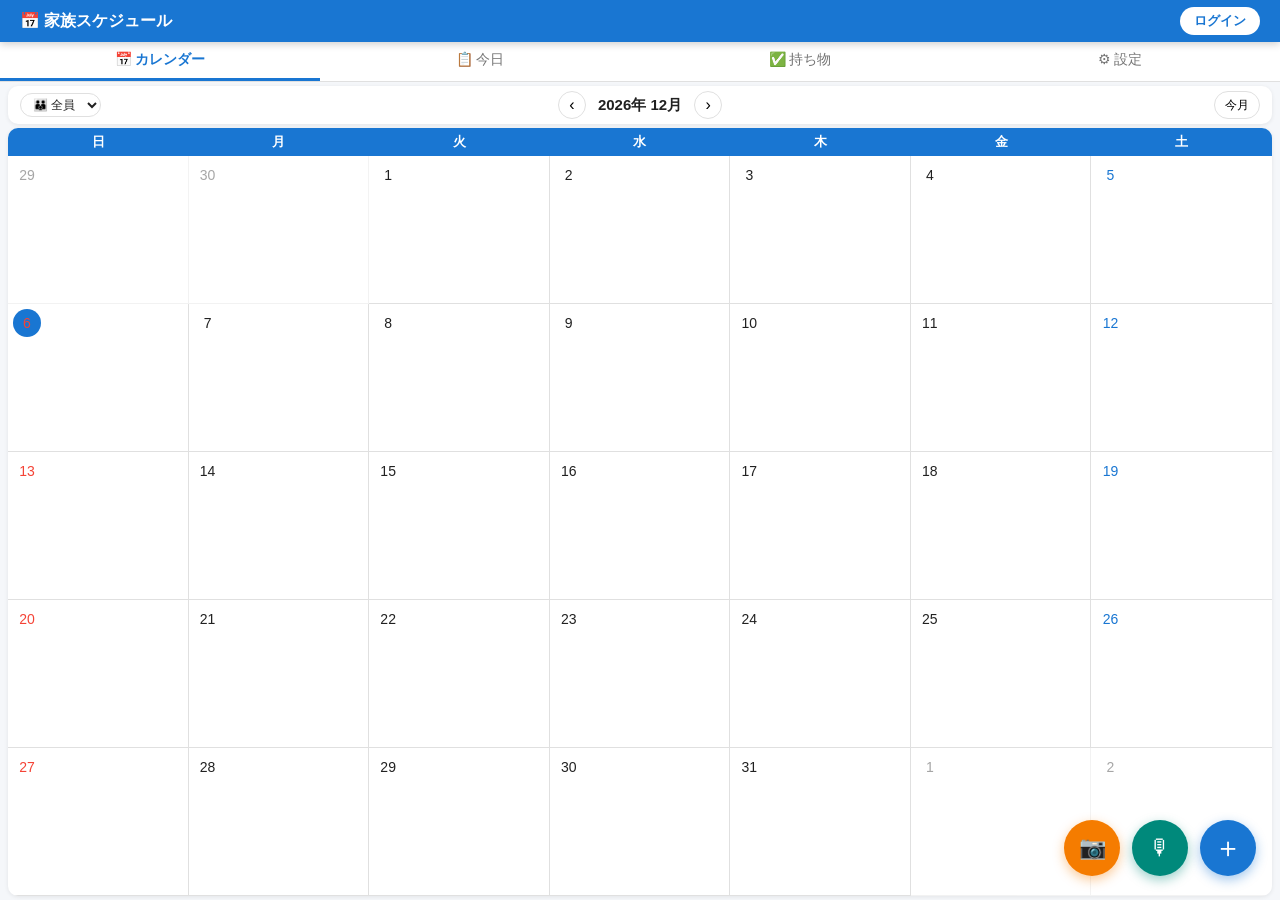
==== commit cc8cabfa: "音声入力の精度向上：録音をそのままGemini 3.8 Flashで聞き取り・予定を読み取る - APIキーがあるときは、録音した音声をGeminiに渡して聞き取りと読み取りを一度に行う（家族名・固有" ====
--- a/schedule-app.html
+++ b/schedule-app.html
@@ -1495,6 +1495,7 @@
 function openAddWithDate(ds) { openAdd(); document.getElementById('evDate').value = ds; }
 function closeAdd() {
     document.getElementById('addModal').style.display = 'none';
+    cancelVoice();
     stopRec();
     resetRepeat();
     var btn = document.getElementById('saveBtn');
@@ -1642,6 +1643,8 @@
     startRec();
 }
 function startRec() {
+    // Geminiのキーがあれば、録音した音声をそのままGeminiに渡して聞き取る（家族の名前や日時の精度が高い）
+    if (GEMINI_KEY) { startGeminiVoice(); return; }
     var SR = window.SpeechRecognition || window.webkitSpeechRecognition;
     if (!SR) { alert('音声入力はChromeでご利用ください（HTTPS接続が必要です）'); return; }
     recog = new SR();
@@ -1660,7 +1663,13 @@
         var geminiErrors = ['service-not-allowed', 'network', 'language-not-supported'];
         if (geminiErrors.indexOf(e.error) !== -1) {
             stopRec();
-            startGeminiVoiceFallback();
+            if (!GEMINI_KEY) {
+                alert('音声認識サービスが利用できません。\n設定タブでGemini APIキーを設定するとGemini音声認識が使えます。\nタイトル欄に直接入力してください。');
+                var t = document.getElementById('evTitle');
+                if (t) t.focus();
+                return;
+            }
+            startGeminiVoice();
         } else if (e.error !== 'no-speech' && e.error !== 'aborted') {
             alert('音声認識エラー: ' + e.error);
             stopRec();
@@ -1675,42 +1684,79 @@
     var fab = document.getElementById('voiceFab');
     if (fab) { fab.classList.add('rec'); fab.innerHTML = '&#9209;'; }
 }
+var geminiRecorder = null;
+
 function stopRec() {
-    if (recog) { recog.stop(); recog = null; } isRec = false;
+    if (recog) { recog.stop(); recog = null; }
+    // Gemini録音中なら録音を止める（止まると onstop で解析が始まる）
+    if (geminiRecorder && geminiRecorder.state === 'recording') { geminiRecorder.stop(); return; }
+    isRec = false;
     var btn = document.getElementById('voiceBtn');
     if (btn) { btn.classList.remove('rec'); btn.innerHTML = '&#127897;'; }
     var fab = document.getElementById('voiceFab');
     if (fab) { fab.classList.remove('rec'); fab.innerHTML = '&#127897;'; }
 }
-function startGeminiVoiceFallback() {
-    if (!GEMINI_KEY) {
-        alert('音声認識サービスが利用できません。\n設定タブでGemini APIキーを設定するとGemini音声認識が使えます。\nタイトル欄に直接入力してください。');
-        var t = document.getElementById('evTitle');
-        if (t) t.focus();
-        return;
-    }
-    navigator.mediaDevices.getUserMedia({ audio: true })
+
+// 録音を解析せずに捨てる（予定の追加画面を閉じたとき）
+function cancelVoice() {
+    if (geminiRecorder && geminiRecorder.state === 'recording') {
+        geminiRecorder.cancelled = true;
+        geminiRecorder.stop();
+    }
+}
+
+function setVoiceButtons(label, fabIcon) {
+    var btn = document.getElementById('voiceBtn');
+    var fab = document.getElementById('voiceFab');
+    if (btn) { btn.classList.add('rec'); btn.innerHTML = label; }
+    if (fab) { fab.classList.add('rec'); fab.innerHTML = fabIcon; }
+}
+
+// 録音して、音声をそのままGeminiに渡す。話し終わり（約2秒の無音）で自動停止、最長30秒
+function startGeminiVoice() {
+    if (geminiRecorder && geminiRecorder.state === 'recording') return;
+    navigator.mediaDevices.getUserMedia({ audio: { echoCancellation: true, noiseSuppression: true } })
     .then(function(stream) {
         var chunks = [];
         var mt = MediaRecorder.isTypeSupported('audio/webm;codecs=opus') ? 'audio/webm;codecs=opus'
                 : MediaRecorder.isTypeSupported('audio/webm') ? 'audio/webm' : 'audio/mp4';
         var mr = new MediaRecorder(stream, { mimeType: mt });
+        geminiRecorder = mr;
         isRec = true;
-        var btn = document.getElementById('voiceBtn');
-        var fab = document.getElementById('voiceFab');
-        if (btn) { btn.classList.add('rec'); btn.innerHTML = '&#9209; Gemini録音中（タップで停止）'; btn.onclick = function(){ mr.stop(); }; }
-        if (fab) { fab.classList.add('rec'); fab.innerHTML = '&#9209;'; fab.onclick = function(){ mr.stop(); }; }
-        var timeout = setTimeout(function(){ mr.stop(); }, 15000);
+        setVoiceButtons('&#9209; 話してください（タップで終了）', '&#9209;');
+
+        // 無音の検出（話し始めてから約2秒の無音で止める）
+        var ctx = null, timer = null, spoke = false, silentSince = Date.now();
+        try {
+            ctx = new (window.AudioContext || window.webkitAudioContext)();
+            var analyser = ctx.createAnalyser();
+            analyser.fftSize = 1024;
+            ctx.createMediaStreamSource(stream).connect(analyser);
+            var buf = new Uint8Array(analyser.fftSize);
+            timer = setInterval(function() {
+                analyser.getByteTimeDomainData(buf);
+                var sum = 0;
+                for (var i = 0; i < buf.length; i++) { var v = (buf[i] - 128) / 128; sum += v * v; }
+                var loud = Math.sqrt(sum / buf.length) > 0.03;
+                if (loud) { spoke = true; silentSince = Date.now(); }
+                else if (spoke && Date.now() - silentSince > 2000 && mr.state === 'recording') mr.stop();
+            }, 100);
+        } catch (e) { /* 無音検出が使えない端末はタップか30秒で停止 */ }
+        var maxTimer = setTimeout(function(){ if (mr.state === 'recording') mr.stop(); }, 30000);
+
         mr.ondataavailable = function(e){ if (e.data.size > 0) chunks.push(e.data); };
         mr.onstop = function() {
-            clearTimeout(timeout);
+            clearTimeout(maxTimer);
+            if (timer) clearInterval(timer);
+            if (ctx) ctx.close();
             stream.getTracks().forEach(function(t){ t.stop(); });
-            if (btn) btn.innerHTML = '&#128260; 解析中...';
-            if (fab) fab.innerHTML = '&#128260;';
+            geminiRecorder = null;
+            if (mr.cancelled) { isRec = false; stopRec(); return; }
+            setVoiceButtons('&#128260; AIが聞き取り中...', '&#128260;');
             var blob = new Blob(chunks, { type: mt });
             var reader = new FileReader();
             reader.onload = function() {
-                transcribeWithGemini(reader.result.split(',')[1], mt.split(';')[0]);
+                analyzeVoiceWithGemini(reader.result.split(',')[1], mt.split(';')[0]);
             };
             reader.readAsDataURL(blob);
         };
@@ -1718,39 +1764,110 @@
     })
     .catch(function(err) {
         alert('マイクにアクセスできません: ' + err.message);
+        geminiRecorder = null;
         stopRec();
     });
 }
-function transcribeWithGemini(base64, mimeType) {
-    fetch('https://generativelanguage.googleapis.com/v1beta/models/gemini-2.5-flash:generateContent?key=' + GEMINI_KEY, {
-        method: 'POST',
-        headers: { 'Content-Type': 'application/json' },
-        body: JSON.stringify({
-            contents: [{ parts: [
-                { text: 'この音声を文字起こしして、テキストのみを返してください。日本語なら日本語で返してください。' },
-                { inline_data: { mime_type: mimeType, data: base64 } }
-            ]}],
-            generationConfig: { temperature: 0 }
+// 無料枠で使える中で精度の高い順。使えないモデル（廃止・枠切れ）は次に切り替える
+var GEMINI_MODELS = ['gemini-3.8-flash', 'gemini-3.6-flash', 'gemini-2.5-flash'];
+
+function geminiGenerate(body) {
+    var preferred = localStorage.getItem('gemini_model');
+    var order = preferred && GEMINI_MODELS.indexOf(preferred) >= 0
+        ? [preferred].concat(GEMINI_MODELS.filter(function(m){ return m !== preferred; }))
+        : GEMINI_MODELS.slice();
+    var lastErr = null;
+    function tryAt(i) {
+        if (i >= order.length) return Promise.reject(lastErr || new Error('Geminiに接続できませんでした'));
+        var model = order[i];
+        return fetch('https://generativelanguage.googleapis.com/v1beta/models/' + model + ':generateContent?key=' + GEMINI_KEY, {
+            method: 'POST',
+            headers: { 'Content-Type': 'application/json' },
+            body: JSON.stringify(body)
         })
+        .then(function(r) { return r.json(); })
+        .then(function(data) {
+            if (data.error) {
+                lastErr = new Error('APIエラー: ' + data.error.message + ' (code:' + data.error.code + ')');
+                // モデルが無い・使えない・無料枠を超えた場合は次のモデルで再試行
+                if ([400, 403, 404, 429].indexOf(data.error.code) >= 0 && !/API key/i.test(data.error.message)) return tryAt(i + 1);
+                throw lastErr;
+            }
+            var parts = data.candidates && data.candidates[0] && data.candidates[0].content && data.candidates[0].content.parts;
+            if (!parts) throw new Error('解析結果なし');
+            localStorage.setItem('gemini_model', model);
+            // 思考の要約などが混ざる場合に備え、本文のテキストだけをつなぐ
+            return parts.filter(function(p){ return p.text && !p.thought; }).map(function(p){ return p.text; }).join('');
+        });
+    }
+    return tryAt(0);
+}
+
+// 音声から、聞き取り（文字起こし）と予定の読み取りを一度に行う
+function analyzeVoiceWithGemini(base64, mimeType) {
+    var td = new Date();
+    var days = ['日','月','火','水','木','金','土'];
+    var pad2 = function(n){ return String(n).padStart(2, '0'); };
+    var todayStr = td.getFullYear() + '-' + pad2(td.getMonth()+1) + '-' + pad2(td.getDate()) + '（' + days[td.getDay()] + '曜日）';
+    var memberNames = members.map(function(m){ return m.name; });
+    var prompt = [
+        'この音声は、家族の予定を登録するために話した日本語です。聞き取って、予定の内容を読み取ってください。',
+        '',
+        '■ 前提',
+        '- 今日は ' + todayStr + '。「今日」「明日」「明後日」「来週の水曜」「今週末」「10日」（月なし）などは、今日を基準に YYYY-MM-DD に直す。月なしの日付は今日以降で最も近い日。',
+        '- 家族のメンバー: ' + memberNames.join('、') + '。話の中のメンバー名（「リコの」「ユメが」など）は、この一覧の表記に合わせて members に入れる。聞き取りにくい名前も、この一覧の中で音が近いものを選ぶ。',
+        '- 時刻は24時間制 HH:MM。「3時半」は午後と明示されていなくても、学校・習い事・病院など一般的な時間帯から判断する（朝の時間帯と分かるもの以外は午後）。「午前」「午後」「朝」「夜」があればそれに従う。',
+        '- 「〜から1時間」「〜まで」があれば endTime を出す。なければ空文字。',
+        '',
+        '■ 読み取る項目',
+        '- transcript: 聞き取った文章（句読点つき）',
+        '- title: 予定名だけを簡潔に（日時・メンバー名・持ち物・「登録して」などの指示語は含めない）',
+        '- belongings: 持ち物（「お弁当と水筒を持って」なども1品ずつ）',
+        '- repeatWeekdays: 「毎週水曜」のような繰り返しがあれば SU,MO,TU,WE,TH,FR,SA で。なければ空配列',
+        '- notes: 場所や補足があれば短く。なければ空文字',
+        '- 聞き取れない部分は推測しすぎず、聞き取れた範囲で答える'
+    ].join('\n');
+    var schema = {
+        type: 'OBJECT',
+        properties: {
+            transcript: { type: 'STRING' },
+            title: { type: 'STRING' },
+            date: { type: 'STRING', description: 'YYYY-MM-DD。分からなければ空文字' },
+            startTime: { type: 'STRING', description: 'HH:MM または空文字' },
+            endTime: { type: 'STRING', description: 'HH:MM または空文字' },
+            members: { type: 'ARRAY', items: { type: 'STRING' } },
+            belongings: { type: 'ARRAY', items: { type: 'STRING' } },
+            repeatWeekdays: { type: 'ARRAY', items: { type: 'STRING' } },
+            notes: { type: 'STRING' }
+        },
+        required: ['transcript', 'title', 'date', 'startTime', 'endTime', 'members', 'belongings', 'repeatWeekdays', 'notes'],
+        propertyOrdering: ['transcript', 'title', 'date', 'startTime', 'endTime', 'members', 'belongings', 'repeatWeekdays', 'notes']
+    };
+    geminiGenerate({
+        contents: [{ parts: [
+            { text: prompt },
+            { inline_data: { mime_type: mimeType, data: base64 } }
+        ]}],
+        generationConfig: { temperature: 0, responseMimeType: 'application/json', responseSchema: schema }
     })
-    .then(function(r){ return r.json(); })
-    .then(function(data) {
-        if (data.error) throw new Error(data.error.message);
-        var transcript = data.candidates[0].content.parts[0].text.trim();
-        var parsed = parseVoiceInput(transcript);
-        applyVoiceParsed(parsed, transcript);
+    .then(function(text) {
+        var p = JSON.parse(text);
+        if (!p.transcript && !p.title) throw new Error('音声を聞き取れませんでした。もう一度お話しください。');
+        applyVoiceParsed({
+            title: p.title, date: p.date, startTime: p.startTime, endTime: p.endTime,
+            belongings: p.belongings || [], members: p.members || [], repeatWeekdays: p.repeatWeekdays || [],
+            notes: p.notes, ai: true
+        }, p.transcript || '');
     })
     .catch(function(e) {
-        alert('Gemini音声認識エラー: ' + e.message + '\nタイトル欄に直接入力してください。');
+        alert('音声の読み取りに失敗しました: ' + e.message + '\nもう一度試すか、直接入力してください。');
         var t = document.getElementById('evTitle');
         if (t) t.focus();
     })
     .finally(function() {
+        isRec = false;
+        geminiRecorder = null;
         stopRec();
-        var btn = document.getElementById('voiceBtn');
-        var fab = document.getElementById('voiceFab');
-        if (btn) btn.onclick = toggleVoice;
-        if (fab) fab.onclick = openAddAndVoice;
     });
 }
 
@@ -1869,16 +1986,39 @@
     if (p.startTime) document.getElementById('evStart').value = p.startTime;
     if (p.endTime)   document.getElementById('evEnd').value   = p.endTime;
 
-    // 持ち物をpendingBlに追加
+    // 持ち物をpendingBlに追加（同じものは重ねない）
     if (p.belongings && p.belongings.length > 0) {
-        pendingBl = pendingBl.concat(p.belongings);
+        p.belongings.forEach(function(b) { if (b && pendingBl.indexOf(b) < 0) pendingBl.push(b); });
         renderBlTags();
         renderBlPresets();
     }
 
-    // 未解析項目があれば元テキストをメモに
-    if (!p.date || !p.startTime) {
-        var note = document.getElementById('evNote');
+    // 話の中に出てきたメンバーを選ぶ
+    (p.members || []).forEach(function(name) {
+        var m = members.find(function(x){ return x.name === name; });
+        var cb = m && document.getElementById('mc-' + m.id);
+        if (cb && !cb.checked) { cb.checked = true; updCbLabel(cb); }
+    });
+
+    // 「毎週◯曜」の繰り返し
+    var dows = (p.repeatWeekdays || []).filter(function(d){ return /^(SU|MO|TU|WE|TH|FR|SA)$/.test(d); });
+    if (dows.length) {
+        document.getElementById('repeatOn').checked = true;
+        document.getElementById('repeatOptions').style.display = 'block';
+        document.querySelectorAll('.dow-btn').forEach(function(btn) {
+            btn.classList.toggle('selected', dows.indexOf(btn.getAttribute('data-dow')) >= 0);
+        });
+    }
+
+    var note = document.getElementById('evNote');
+    if (p.ai) {
+        // AIの読み取り：補足をメモに入れ、聞き取った文章も残しておく（確認用）
+        var lines = [];
+        if (p.notes) lines.push(p.notes);
+        if (original) lines.push('【音声】' + original);
+        if (note && lines.length && !note.value) note.value = lines.join('\n');
+    } else if (!p.date || !p.startTime) {
+        // パターン方式で読み取れなかった項目があれば元テキストをメモに
         if (note && !note.value) note.value = '【音声】' + original;
     }
 }
@@ -2115,12 +2255,12 @@
         var dataUrl = e.target.result;
         document.getElementById('camView').style.display = 'none';
         document.getElementById('camLoading').style.display = 'block';
-        // スマホの写真は大きいので、文字が読める程度（長辺1600px）に縮小してから送る
+        // スマホの写真は大きいので縮小して送る。お便りの小さい文字が読めるよう長辺2400pxは残す
         compressImage(dataUrl, function(small) {
             var src = small || dataUrl;
             document.getElementById('camPreviewImg').src = src;
             analyzeWithGemini(src.split(',')[1], small ? 'image/jpeg' : (file.type || 'image/jpeg'));
-        }, 1600, 0.9);
+        }, 2400, 0.92);
     };
     reader.readAsDataURL(file);
     input.value = '';
@@ -2148,38 +2288,72 @@
         return;
     }
     var td = new Date();
-    var todayStr = td.getFullYear() + '年' + (td.getMonth()+1) + '月' + td.getDate() + '日';
-    var prompt = '画像を詳しく読み取り、すべてのスケジュール情報を抽出してください。\n\n対象：学校のお便り・行事予定表・習い事の案内・病院の予約票・イベントチラシなど\n\n抽出ルール：\n- 画像内に複数の予定がある場合はすべて抽出する\n- タイトル：行事名・予定名（簡潔に。カタカナの読み間違いに注意し、漢字表記があれば漢字で）\n- 日付：今日は' + todayStr + '。年が省略されていれば、今日以降で最も近い日付になる年で推測\n- 時刻：「○時○分」「○:○○」形式を読み取る\n- 持ち物：「持ち物」「準備するもの」「必要なもの」欄を読み取る\n- メモ：集合場所・注意事項など重要な補足情報\n\n必ず以下のJSON配列形式のみで回答（説明文・コードブロック不要）:\n[{"title":"予定名","date":"YYYY-MM-DD","startTime":"HH:MM","endTime":"HH:MM","belongings":["持ち物1"],"notes":"メモ"}]\n\n予定が1件のみでも配列で返すこと。情報がない項目はnullにしてください。';
-
-    fetch('https://generativelanguage.googleapis.com/v1beta/models/gemini-2.5-flash:generateContent?key=' + GEMINI_KEY, {
-        method: 'POST',
-        headers: {'Content-Type': 'application/json'},
-        body: JSON.stringify({
-            contents: [{
-                parts: [
-                    {text: prompt},
-                    {inline_data: {mime_type: mimeType || 'image/jpeg', data: base64}}
-                ]
-            }],
-            generationConfig: {temperature: 0.1}
-        })
+    var days = ['日','月','火','水','木','金','土'];
+    var todayStr = td.getFullYear() + '年' + (td.getMonth()+1) + '月' + td.getDate() + '日（' + days[td.getDay()] + '）';
+    var memberNames = members.map(function(m){ return m.name; });
+    // 登録済みの予定を渡して、二重登録になりそうなものをAIに見分けてもらう
+    var known = {};
+    events.concat(nearEvents).forEach(function(e) { known[evDate(e) + ' ' + (e.summary || '')] = true; });
+    var knownList = Object.keys(known).sort().slice(0, 150);
+
+    var prompt = [
+        'あなたは家族の予定表づくりを手伝う秘書です。画像（学校・保育園のお便り、行事予定表、習い事の案内、病院の予約票、チラシなど）から、予定をすべて正確に抽出してください。',
+        '',
+        '■ 前提',
+        '- 今日は' + todayStr + '。年が書かれていない日付は、今日以降で最も近い年にする（年度の予定表は4月〜翌3月）。',
+        '- 曜日が書かれている場合は、日付と曜日が合っているか確かめ、合う年・日付を選ぶ。',
+        '- 家族のメンバー: ' + memberNames.join('、') + '。お便りの宛名・クラス名・名前から誰の予定か分かれば member に入れる。分からなければ空文字。',
+        '',
+        '■ 抽出ルール',
+        '- 表形式の予定表は1行ずつ漏れなく読む。1日に複数の行事があれば別々の予定にする。',
+        '- 期間の行事（例: 10/1〜10/3）は開始日の予定1件にし、notes に期間を書く。',
+        '- title は行事名を簡潔に。手書き・小さい文字も読み、読めない字は推測せず notes に「判読困難」と書く。',
+        '- startTime / endTime は 24時間制 HH:MM。書かれていなければ空文字。',
+        '- belongings は「持ち物」「準備するもの」「必要なもの」などの項目を1品ずつ。',
+        '- notes には集合場所・服装・提出物・注意事項など大事な補足を短く。',
+        '- 祝日・学校以外のカレンダーの印字だけのもの（例: 「祝日」だけの欄）は含めない。',
+        '',
+        '■ すでに登録済みの予定（日付 予定名）。同じ日に同じ内容の予定があれば alreadyRegistered を true にする:',
+        knownList.length ? knownList.join('\n') : '（なし）'
+    ].join('\n');
+
+    var schema = {
+        type: 'ARRAY',
+        items: {
+            type: 'OBJECT',
+            properties: {
+                title: { type: 'STRING' },
+                date: { type: 'STRING', description: 'YYYY-MM-DD' },
+                startTime: { type: 'STRING', description: 'HH:MM または空文字' },
+                endTime: { type: 'STRING', description: 'HH:MM または空文字' },
+                belongings: { type: 'ARRAY', items: { type: 'STRING' } },
+                notes: { type: 'STRING' },
+                member: { type: 'STRING', description: '次のいずれか、分からなければ空文字: ' + memberNames.join('、') },
+                alreadyRegistered: { type: 'BOOLEAN' }
+            },
+            required: ['title', 'date', 'startTime', 'endTime', 'belongings', 'notes', 'member', 'alreadyRegistered'],
+            propertyOrdering: ['date', 'title', 'startTime', 'endTime', 'belongings', 'notes', 'member', 'alreadyRegistered']
+        }
+    };
+
+    geminiGenerate({
+        contents: [{ parts: [
+            { text: prompt },
+            { inline_data: { mime_type: mimeType || 'image/jpeg', data: base64 } }
+        ]}],
+        // 形を指定してJSONで受け取る（読み取り結果の崩れによる失敗を防ぐ）
+        generationConfig: { temperature: 0, responseMimeType: 'application/json', responseSchema: schema }
     })
-    .then(function(r) { return r.json(); })
-    .then(function(data) {
-        if (data.error) throw new Error('APIエラー: ' + data.error.message + ' (code:' + data.error.code + ')');
-        if (!data.candidates || !data.candidates[0]) throw new Error('解析結果なし');
-        var text = data.candidates[0].content.parts[0].text;
-        // 配列または単体オブジェクトを抽出
-        var arrMatch = text.match(/\[[\s\S]*\]/);
-        var objMatch = text.match(/\{[\s\S]*\}/);
-        if (arrMatch) {
-            ocrData = JSON.parse(arrMatch[0]);
-            if (!Array.isArray(ocrData)) ocrData = [ocrData];
-        } else if (objMatch) {
-            ocrData = [JSON.parse(objMatch[0])];
-        } else {
-            throw new Error('JSON抽出失敗。AI応答: ' + text.substring(0,100));
+    .then(function(text) {
+        var parsed;
+        try { parsed = JSON.parse(text); }
+        catch (e) {
+            var m = text.match(/\[[\s\S]*\]/);
+            if (!m) throw new Error('読み取り結果を解釈できませんでした。もう一度撮影してください。');
+            parsed = JSON.parse(m[0]);
         }
+        ocrData = (Array.isArray(parsed) ? parsed : [parsed]).filter(function(d){ return d && (d.title || d.date); });
+        ocrData.sort(function(a, b){ return (a.date || '').localeCompare(b.date || '') || (a.startTime || '').localeCompare(b.startTime || ''); });
         showOcrResult();
     })
     .catch(function(e) {
@@ -2202,16 +2376,22 @@
     var html = '';
     // 読み取った内容はその場で直してから登録できる（誤読対策）
     list.forEach(function(d, i) {
-        html += '<div class="ocr-item" data-idx="' + i + '" style="padding:8px 0;border-bottom:1px solid #C8E6C9">'
+        // AIが判定したメンバーを最初から選んでおく
+        var mem = members.find(function(m){ return d.member && m.name === d.member; });
+        var opts = mem ? memOpts.replace('value="' + esc(mem.id) + '"', 'value="' + esc(mem.id) + '" selected') : memOpts;
+        // 登録済みと思われる予定は、最初からチェックを外しておく
+        var dup = d.alreadyRegistered === true;
+        html += '<div class="ocr-item" data-idx="' + i + '" style="padding:8px 0;border-bottom:1px solid #C8E6C9' + (dup ? ';opacity:0.6' : '') + '">'
             + '<label style="display:flex;align-items:center;gap:8px;cursor:pointer;font-size:13px;font-weight:700">'
-            + '<input type="checkbox" class="ocr-on" checked style="width:16px;height:16px">登録する</label>'
+            + '<input type="checkbox" class="ocr-on"' + (dup ? '' : ' checked') + ' style="width:16px;height:16px">登録する'
+            + (dup ? '<span style="font-size:11px;color:#E65100;font-weight:400">（登録済みの可能性）</span>' : '') + '</label>'
             + '<input class="ocr-title" value="' + esc(d.title || '') + '" placeholder="予定名" style="' + inp + '">'
             + '<div style="display:grid;grid-template-columns:1.4fr 1fr 1fr;gap:4px">'
             + '<input type="date" class="ocr-date" value="' + esc(d.date || '') + '" style="' + inp + '">'
             + '<input type="time" class="ocr-st" value="' + esc(d.startTime || '') + '" style="' + inp + '">'
             + '<input type="time" class="ocr-et" value="' + esc(d.endTime || '') + '" style="' + inp + '"></div>'
             + '<input class="ocr-bl" value="' + esc((d.belongings || []).join('、')) + '" placeholder="持ち物（、区切り）" style="' + inp + '">'
-            + '<select class="ocr-mem" style="' + inp + '">' + memOpts + '</select>'
+            + '<select class="ocr-mem" style="' + inp + '">' + opts + '</select>'
             + '<input class="ocr-note" value="' + esc(d.notes || '') + '" placeholder="メモ" style="' + inp + '">'
             + '</div>';
     });
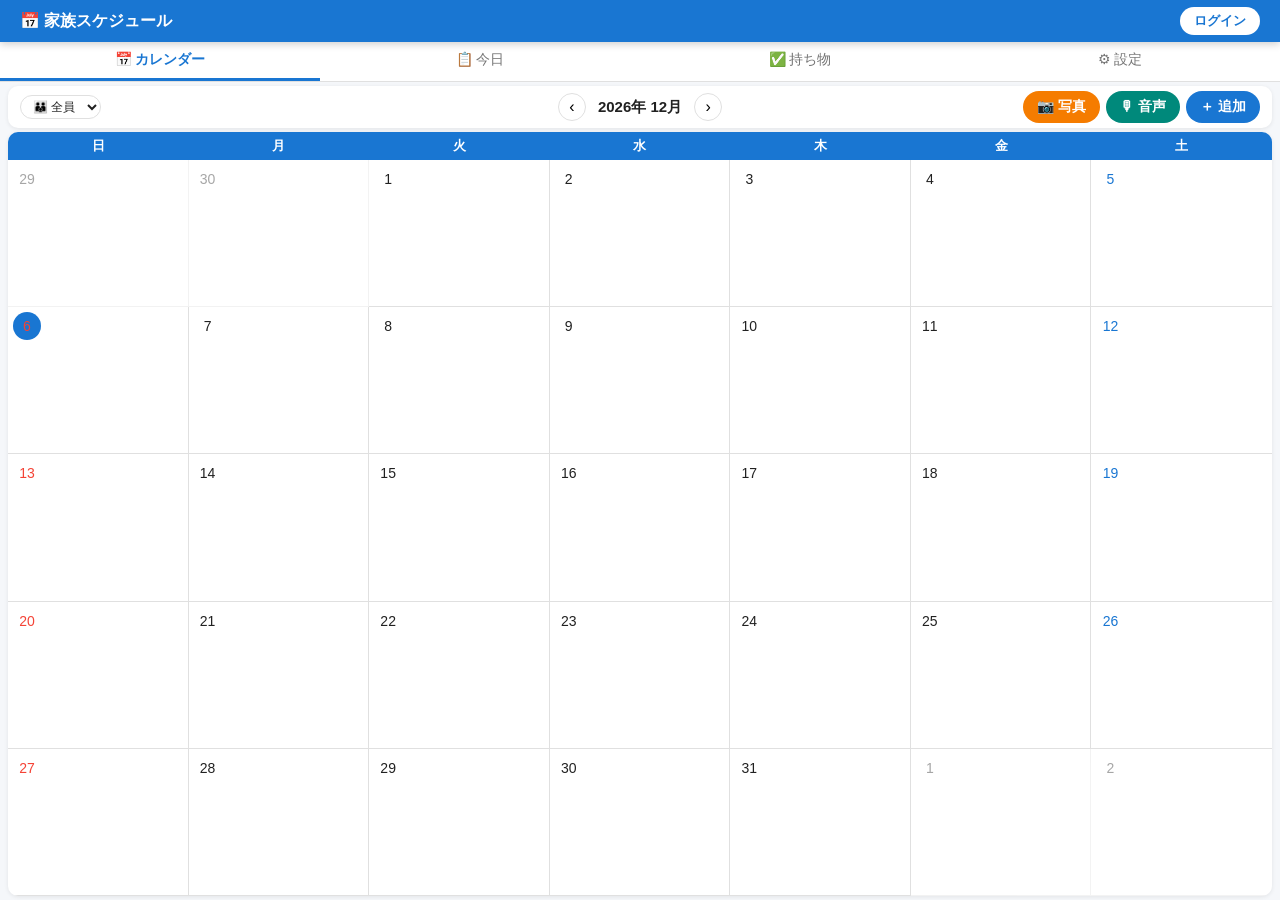
==== commit 7a1ea8d2: "タブレット横向きの表示改善：最終週の途切れ・ボタンの重なり・3件目が見えない問題を解消 - 画面の高さを 100dvh 基準にし、その月の週数（4〜6週）がちょうど収まるようにする - タブレット（横" ====
--- a/schedule-app.html
+++ b/schedule-app.html
@@ -16,8 +16,9 @@
         .nav-tab { flex: 1; padding: 7px 4px; text-align: center; font-size: 12px; color: var(--text2); cursor: pointer; border-bottom: 3px solid transparent; }
         .nav-tab.active { color: var(--primary); border-bottom-color: var(--primary); font-weight: 700; }
         html, body { height: 100%; }
-        body { overflow: hidden; }
-        .main { max-width: 1400px; margin: 0 auto; padding: 4px 8px; height: calc(100vh - 82px); overflow: hidden; }
+        /* 実際に見えている高さ（ブラウザのアドレスバーを除く）に収める。ヘッダー等を除いた残りをカレンダーに使う */
+        body { overflow: hidden; display: flex; flex-direction: column; height: 100vh; height: 100dvh; }
+        .main { width: 100%; max-width: 1400px; margin: 0 auto; padding: 4px 8px; flex: 1; min-height: 0; overflow: hidden; }
         .card { background: white; border-radius: 10px; box-shadow: 0 1px 4px rgba(0,0,0,0.08); padding: 16px; margin-bottom: 8px; }
         .member-legend { display: flex; gap: 8px; flex-wrap: wrap; }
         .legend-item { display: flex; align-items: center; gap: 5px; font-size: 12px; }
@@ -98,13 +99,31 @@
         .day-label { font-size: 13px; font-weight: 700; color: var(--text2); margin: 4px 0 8px; }
         .cal-src { display: inline-block; font-size: 10px; padding: 1px 6px; border-radius: 8px; background: #ECEFF1; color: var(--text2); margin-left: 6px; vertical-align: middle; }
         /* タブレット（横幅768px以上）では予定名を2行まで表示 */
+        .cal-day .more { font-size: 11px; color: var(--primary); font-weight: 700; padding: 0 4px; cursor: pointer; }
+        .cal-day.dense { padding: 3px 4px; }
+        .cal-day.dense .chip { white-space: nowrap; display: block; font-size: 12px; padding: 1px 5px; margin-bottom: 1px; line-height: 1.25; border-radius: 6px; }
+        .cal-day.dense .dn { width: 22px; height: 22px; font-size: 13px; margin-bottom: 1px; }
+        .cal-day.dense .more { line-height: 1.2; }
+        .cal-actions { display: none; gap: 6px; justify-content: flex-end; }
+        /* スマホ：右下の丸いボタンが最後の週に重ならないよう、カレンダーの下に余白を空ける */
+        @media (max-width: 767px) { body.on-calendar .main { padding-bottom: 84px; } }
+        .cal-act { border: none; border-radius: 18px; padding: 7px 14px; font-size: 14px; font-weight: 700; color: white; cursor: pointer; font-family: inherit; white-space: nowrap; }
+        .cal-act.rec { background: #F44336 !important; animation: pulse 1s infinite; }
+        .day-ev { display: flex; align-items: center; gap: 10px; padding: 10px 4px; border-bottom: 1px solid var(--border); cursor: pointer; }
+        .day-ev:last-child { border-bottom: none; }
+        .day-ev .bar { width: 6px; align-self: stretch; border-radius: 3px; flex-shrink: 0; }
+        .day-ev .tm2 { font-size: 12px; color: var(--text2); min-width: 48px; }
         @media (min-width: 768px) {
             .chip { white-space: normal; display: -webkit-box; -webkit-line-clamp: 2; -webkit-box-orient: vertical; line-height: 1.3; font-size: 13px; }
             .nav-tab { font-size: 14px; padding: 9px 4px; }
+            /* タブレット：ボタン3つは月の見出しの行に置き、カレンダーに重ねない */
+            .cal-actions { display: flex; }
+            .this-month-btn { display: none; }
+            body.on-calendar .fab { display: none; }
         }
     </style>
 </head>
-<body>
+<body class="on-calendar">
 
 <header class="header">
     <h1>&#128197; 家族スケジュール</h1>
@@ -132,7 +151,14 @@
                 <span class="cal-title" id="monthTitle" onclick="goThisMonth()" style="cursor:pointer" title="今月に戻る"></span>
                 <button class="cal-nav" onclick="changeMonth(1)">&#8250;</button>
             </div>
-            <div style="flex:1;text-align:right"><button class="cal-nav this-month-btn" onclick="goThisMonth()" style="width:auto;border-radius:14px;padding:0 10px;font-size:12px">今月</button></div>
+            <div style="flex:1;display:flex;justify-content:flex-end;align-items:center;gap:6px">
+                <button class="cal-nav this-month-btn" onclick="goThisMonth()" style="width:auto;border-radius:14px;padding:0 10px;font-size:12px">今月</button>
+                <div class="cal-actions">
+                    <button class="cal-act" style="background:#F57C00" onclick="openCam()">&#128247; 写真</button>
+                    <button class="cal-act" id="voiceHdr" style="background:#00897B" onclick="openAddAndVoice()">&#127897; 音声</button>
+                    <button class="cal-act" style="background:var(--primary)" onclick="openAdd()">&#65291; 追加</button>
+                </div>
+            </div>
         </div>
         <div class="cal-grid">
             <div class="cal-wdays"><div>日</div><div>月</div><div>火</div><div>水</div><div>木</div><div>金</div><div>土</div></div>
@@ -331,6 +357,17 @@
         </div>
     </div>
 </div>
+<!-- その日の予定一覧（日付や「+◯件」を押したとき） -->
+<div id="dayModal" class="overlay" style="display:none" onclick="if(event.target===this)closeDay()">
+    <div class="modal" style="max-width:440px">
+        <div class="mh"><h3 id="dayTitle">予定</h3><button class="mc" onclick="closeDay()">&#10005;</button></div>
+        <div class="mb" id="dayBody"></div>
+        <div class="mf">
+            <button class="btn-c" onclick="closeDay()">閉じる</button>
+            <button class="btn-s" id="dayAddBtn">&#65291; この日に追加</button>
+        </div>
+    </div>
+</div>
 <input type="file" id="evPhotoInput" accept="image/*" capture="environment" style="display:none" onchange="onEvPhotoSelected(this)">
 
 <!-- コピーモーダル -->
@@ -951,6 +988,8 @@
     document.querySelectorAll('.nav-tab').forEach(function(el) { el.classList.remove('active'); });
     var tab = document.getElementById('tab-' + name);
     if (tab) tab.classList.add('active');
+    document.body.classList.toggle('on-calendar', name === 'calendar');
+    if (name === 'calendar') requestAnimationFrame(fitChips);
     var tabs = document.querySelectorAll('.nav-tab');
     var names = ['calendar','today','checklist','settings'];
     var idx = names.indexOf(name);
@@ -1147,21 +1186,71 @@
         if (ds === todayStr) cls += ' today';
         if (dow === 0) cls += ' sun';
         if (dow === 6) cls += ' sat';
-        var dayEvs = events.filter(function(e){ return evDate(e) === ds && passMemFilter(e); });
-        var chips = dayEvs.slice(0,3).map(function(e) {
+        var dayEvs = dayEvents(ds);
+        // 3件以上の日は1行ずつに詰める。入りきらない分は fitChips() が「+◯件」にまとめる
+        if (dayEvs.length >= 3) cls += ' dense';
+        var chips = dayEvs.map(function(e) {
             var t = esc(e.summary||'（無題）');
             var hasBl = getBl(e).length ? '🎒' : '';
             return '<div class="chip" style="background:' + evColor(e) + '" onclick="event.stopPropagation();showDet(\'' + esc(e.id) + '\')" title="' + t + '">' + hasBl + t + '</div>';
         }).join('');
-        var more = dayEvs.length > 3 ? '<div style="font-size:9px;color:var(--text2)">+' + (dayEvs.length-3) + '件</div>' : '';
-        html += '<div class="' + cls + '" onclick="openAddWithDate(\'' + ds + '\')"><div class="dn">' + d + '</div>' + chips + more + '</div>';
+        var more = dayEvs.length ? '<div class="more" style="display:none" onclick="event.stopPropagation();openDay(\'' + ds + '\')"></div>' : '';
+        // 予定がある日は日付を押すとその日の一覧、ない日はすぐ追加画面
+        var onClick = dayEvs.length ? 'openDay(\'' + ds + '\')' : 'openAddWithDate(\'' + ds + '\')';
+        html += '<div class="' + cls + '" onclick="' + onClick + '"><div class="dn">' + d + '</div>' + chips + more + '</div>';
     }
     var used = firstDay + days;
     var rem = used % 7 === 0 ? 0 : 7 - (used % 7);
     for (var j = 1; j <= rem; j++)
         html += '<div class="cal-day other"><div class="dn">' + j + '</div></div>';
     document.getElementById('calDays').innerHTML = html;
-}
+    requestAnimationFrame(fitChips);
+}
+
+function dayEvents(ds) {
+    return events.filter(function(e){ return evDate(e) === ds && passMemFilter(e); });
+}
+
+// マスに入りきらない予定を隠して「+◯件」を出す（画面の大きさに合わせて毎回計算）
+function fitChips() {
+    document.querySelectorAll('#calDays .cal-day').forEach(function(cell) {
+        var chips = cell.querySelectorAll('.chip');
+        var more = cell.querySelector('.more');
+        if (!chips.length || !more) return;
+        chips.forEach(function(c){ c.style.display = ''; });
+        more.style.display = 'none';
+        if (cell.scrollHeight <= cell.clientHeight + 1) return;
+        more.style.display = 'block';
+        var hidden = 0;
+        for (var i = chips.length - 1; i >= 0 && cell.scrollHeight > cell.clientHeight + 1; i--) {
+            chips[i].style.display = 'none';
+            hidden++;
+            more.textContent = '+' + hidden + '件';
+        }
+        more.textContent = '+' + hidden + '件';
+    });
+}
+window.addEventListener('resize', function() { requestAnimationFrame(fitChips); });
+
+function openDay(ds) {
+    var d = new Date(ds + 'T00:00:00');
+    var w = ['日','月','火','水','木','金','土'][d.getDay()];
+    document.getElementById('dayTitle').textContent = (d.getMonth()+1) + '月' + d.getDate() + '日（' + w + '）の予定';
+    var evs = dayEvents(ds);
+    document.getElementById('dayBody').innerHTML = evs.length ? evs.map(function(e) {
+        var time = e.start.dateTime ? e.start.dateTime.substring(11,16) : '終日';
+        var names = evMemberNames(e);
+        var bl = getBl(e).length ? ' 🎒' : '';
+        return '<div class="day-ev" onclick="closeDay();showDet(\'' + esc(e.id) + '\')">'
+            + '<span class="bar" style="background:' + evColor(e) + '"></span>'
+            + '<span class="tm2">' + time + '</span>'
+            + '<span style="flex:1;font-size:15px">' + esc(e.summary || '（無題）') + bl
+            + (names.length ? '<br><span style="font-size:11px;color:var(--text2)">' + esc(names.join('、')) + '</span>' : '') + '</span></div>';
+    }).join('') : '<p style="color:var(--text2);text-align:center;padding:16px">予定はありません</p>';
+    document.getElementById('dayAddBtn').onclick = function() { closeDay(); openAddWithDate(ds); };
+    document.getElementById('dayModal').style.display = 'flex';
+}
+function closeDay() { document.getElementById('dayModal').style.display = 'none'; }
 
 // offset日後（0=今日, 1=明日）の予定
 function nearOn(offset) {
@@ -1679,10 +1768,7 @@
     };
     recog.onend = stopRec;
     recog.start(); isRec = true;
-    var btn = document.getElementById('voiceBtn');
-    if (btn) { btn.classList.add('rec'); btn.innerHTML = '&#9209; 話してください...'; }
-    var fab = document.getElementById('voiceFab');
-    if (fab) { fab.classList.add('rec'); fab.innerHTML = '&#9209;'; }
+    setVoiceButtons('&#9209; 話してください...', '&#9209;');
 }
 var geminiRecorder = null;
 
@@ -1695,6 +1781,8 @@
     if (btn) { btn.classList.remove('rec'); btn.innerHTML = '&#127897;'; }
     var fab = document.getElementById('voiceFab');
     if (fab) { fab.classList.remove('rec'); fab.innerHTML = '&#127897;'; }
+    var hdr = document.getElementById('voiceHdr');
+    if (hdr) { hdr.classList.remove('rec'); hdr.innerHTML = '&#127897; 音声'; }
 }
 
 // 録音を解析せずに捨てる（予定の追加画面を閉じたとき）
@@ -1710,6 +1798,8 @@
     var fab = document.getElementById('voiceFab');
     if (btn) { btn.classList.add('rec'); btn.innerHTML = label; }
     if (fab) { fab.classList.add('rec'); fab.innerHTML = fabIcon; }
+    var hdr = document.getElementById('voiceHdr');
+    if (hdr) { hdr.classList.add('rec'); hdr.innerHTML = fabIcon + ' 録音中'; }
 }
 
 // 録音して、音声をそのままGeminiに渡す。話し終わり（約2秒の無音）で自動停止、最長30秒
